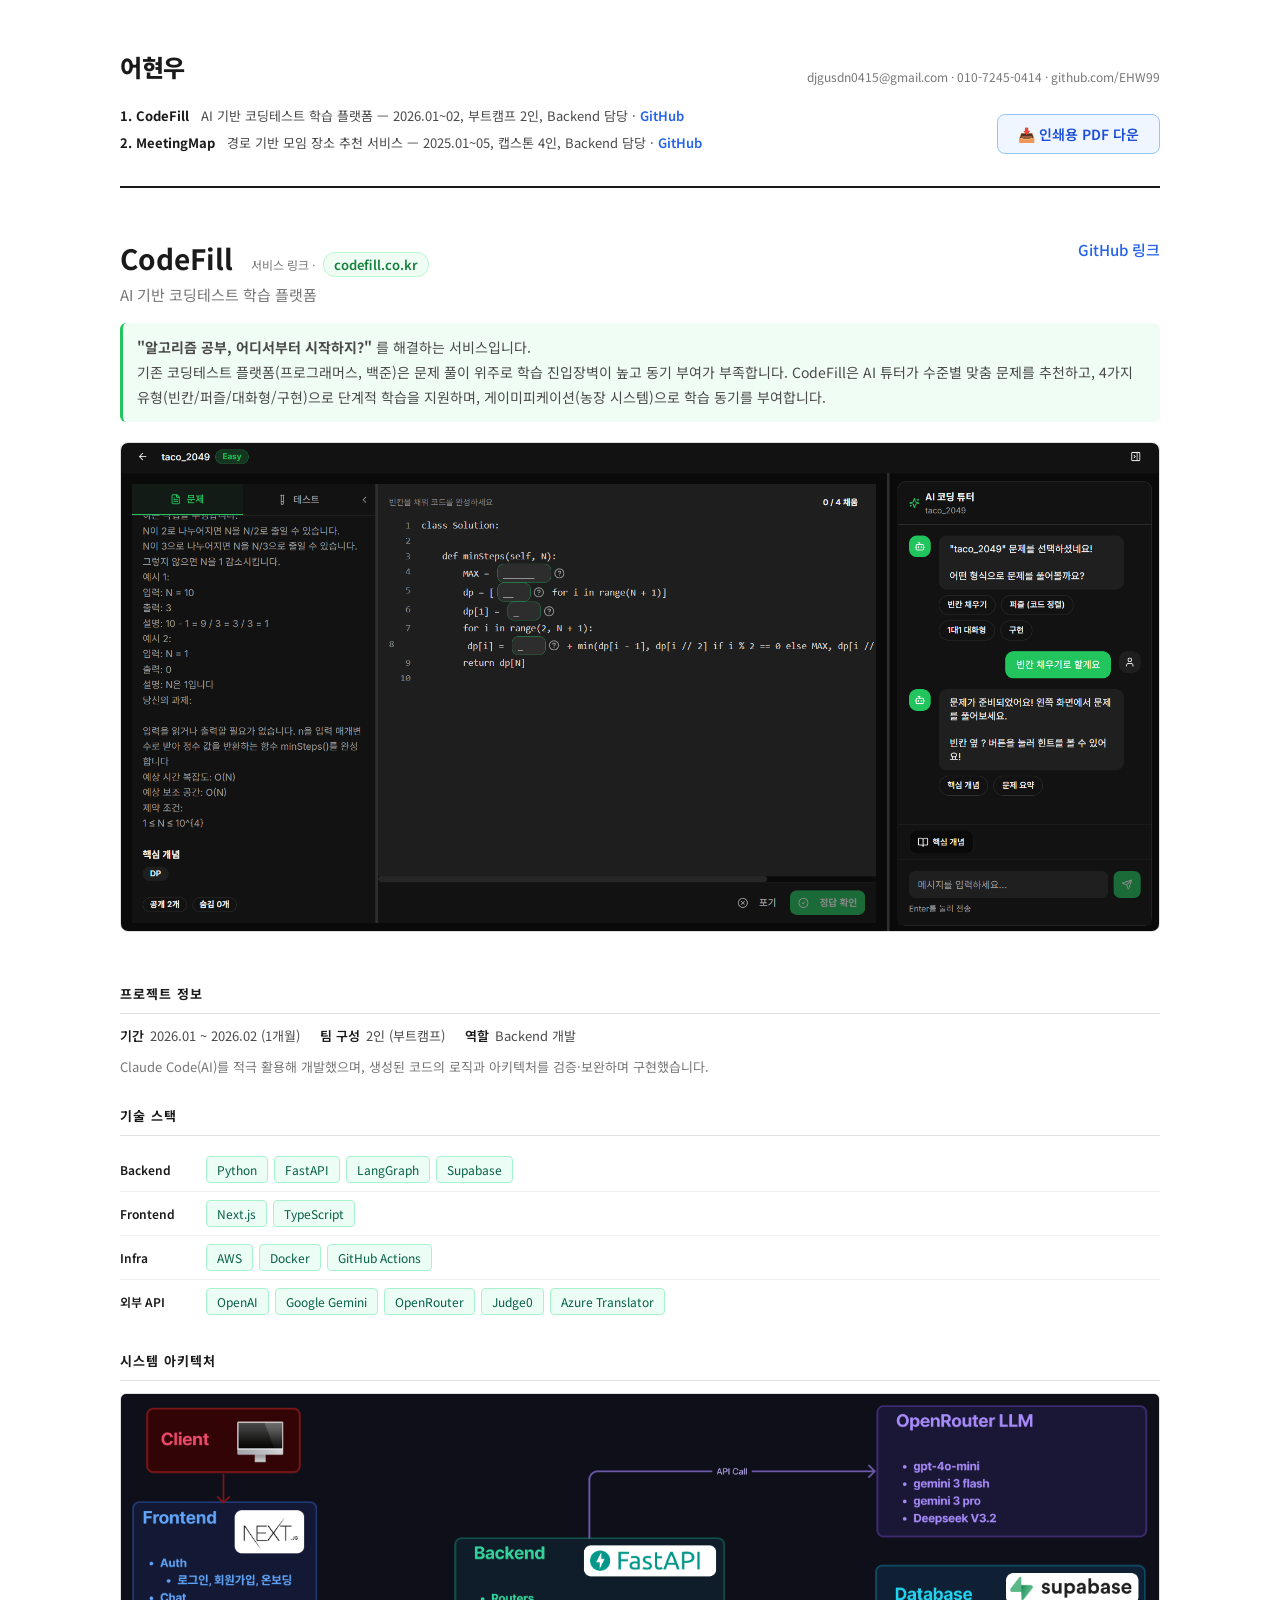
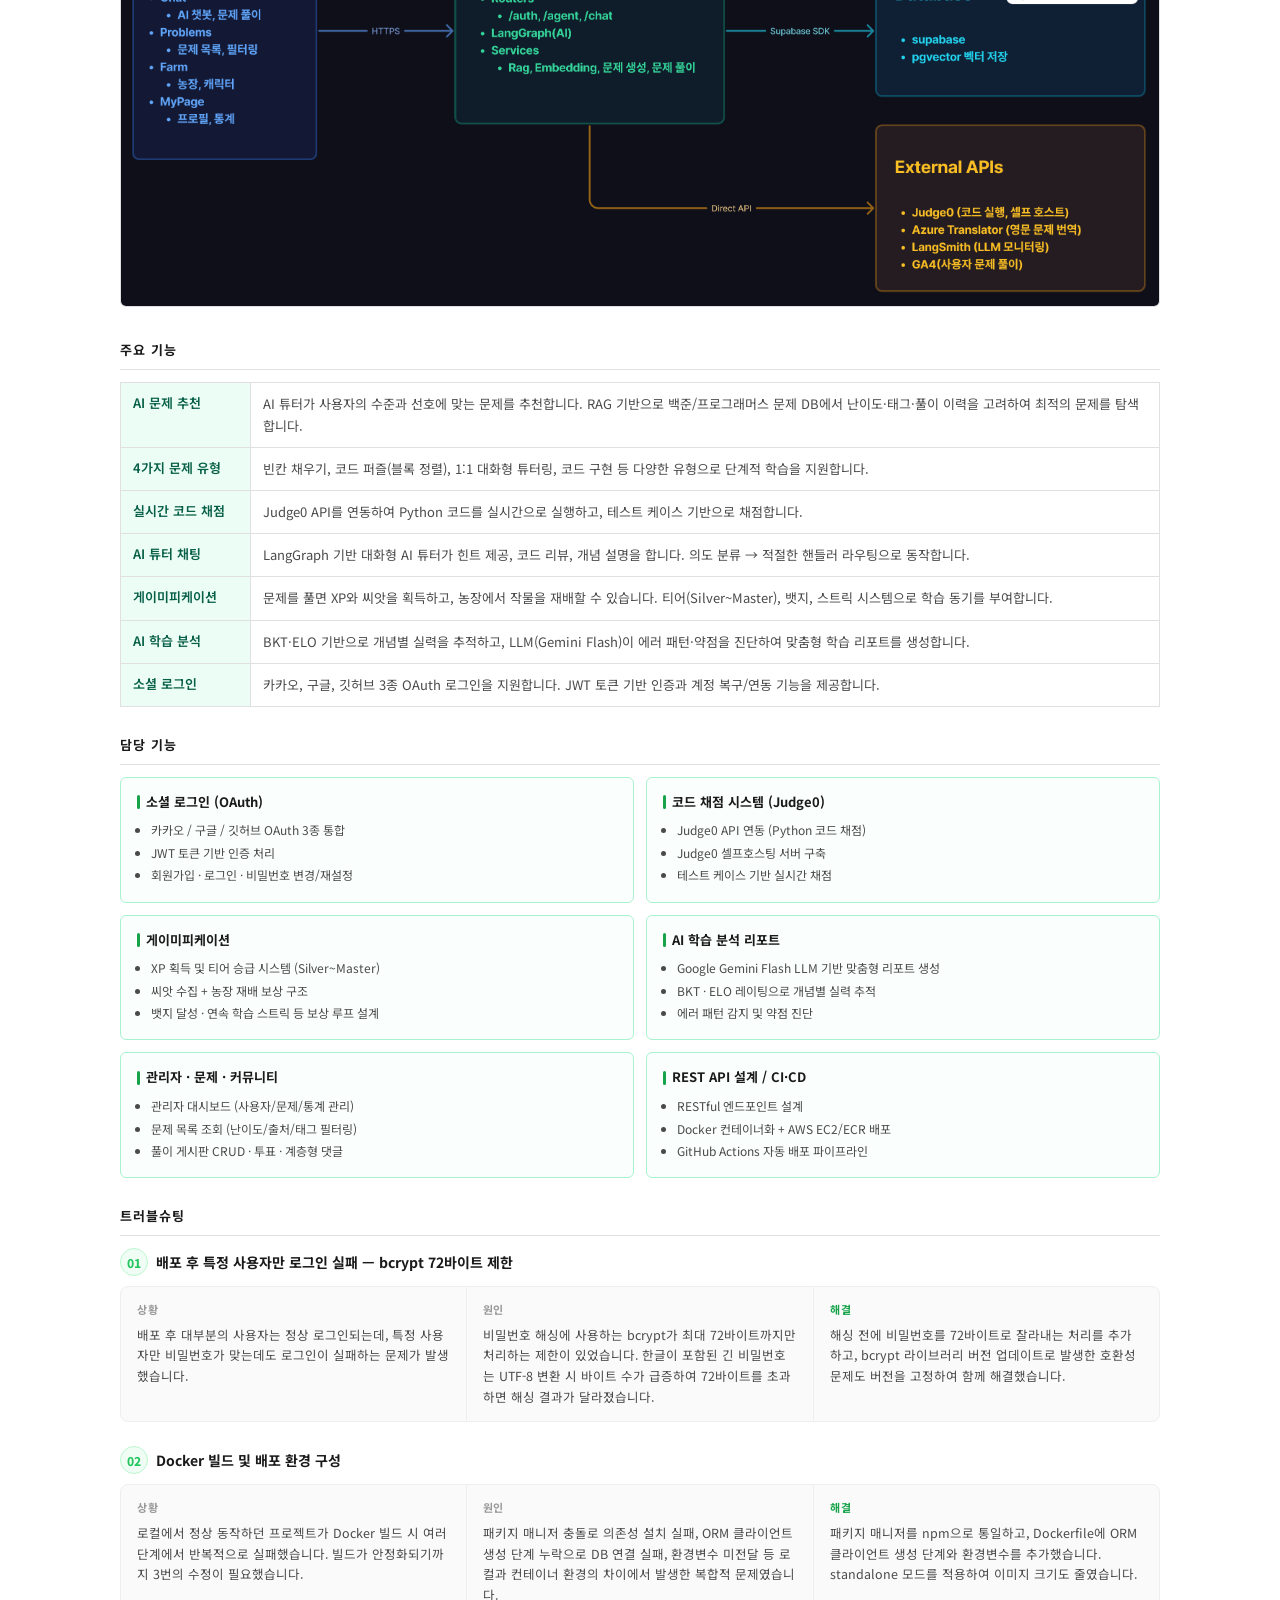
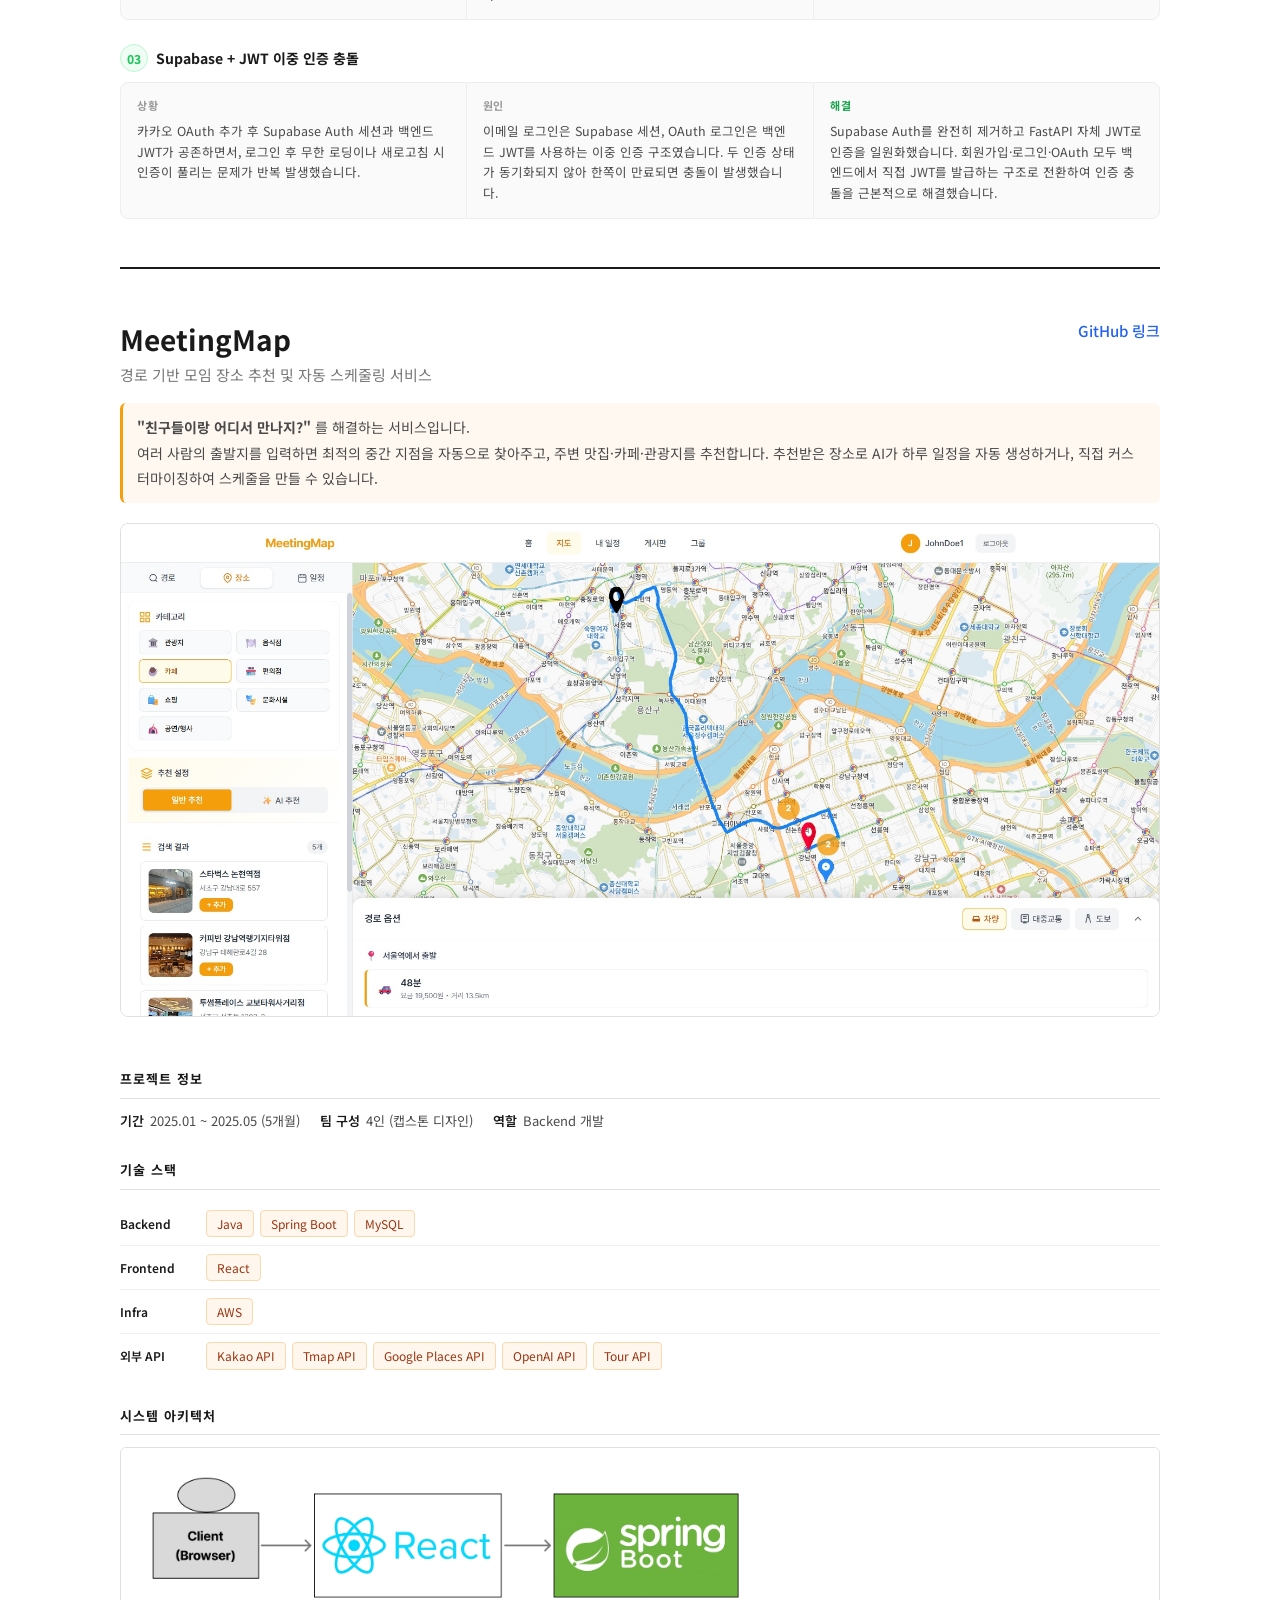
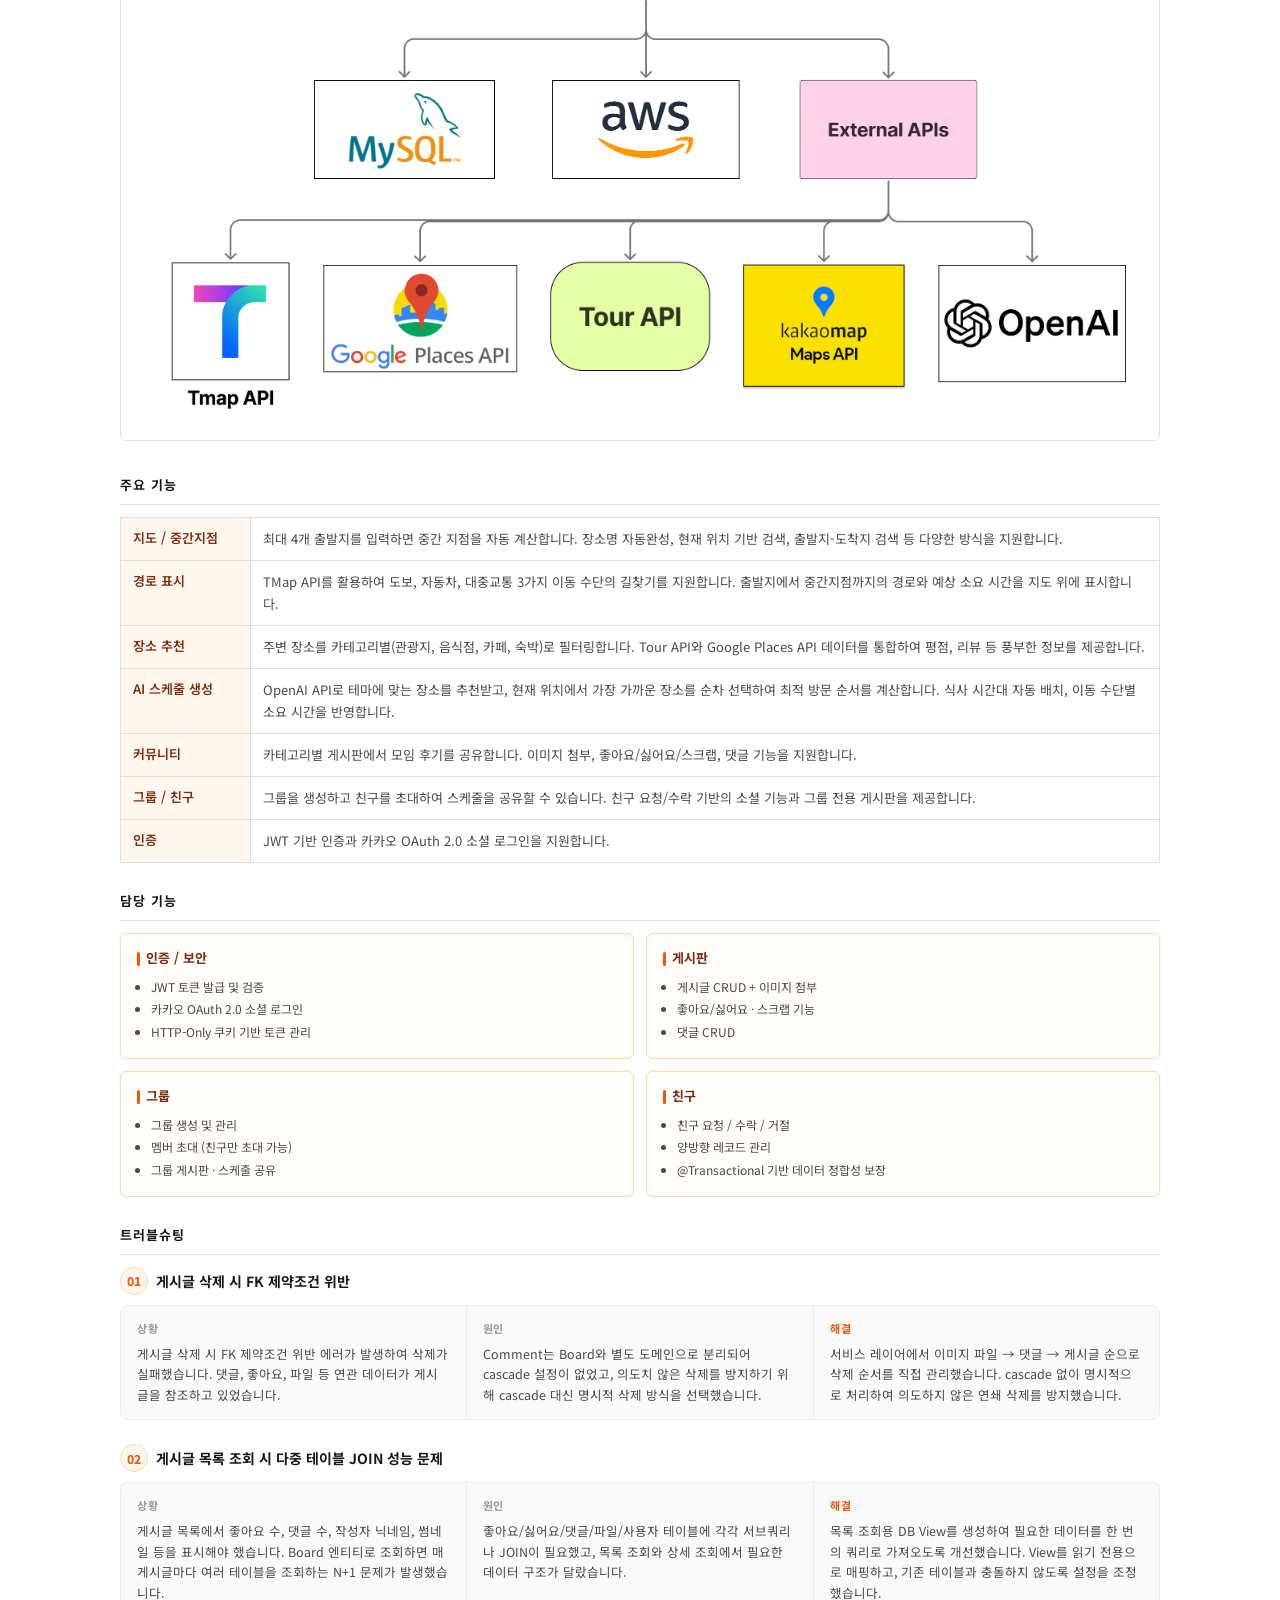
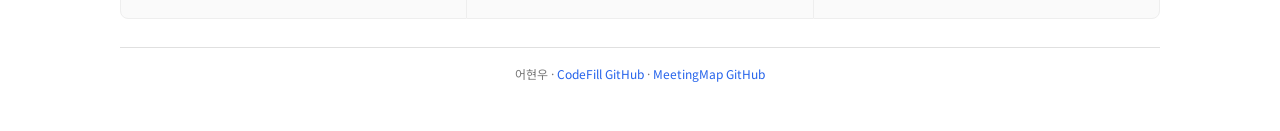
==== index.html @ 35cf0384 "chore: 포트폴리오 사이트에 필요한 파일만 정리 불필요한 개인 문서, 이전 버전 HTML, job_tools 등 제거. 사이트에서 실제로 참조하는 파일만 유지.  Co-Auth" ====
<!DOCTYPE html>
<html lang="ko">
<head>
    <meta charset="UTF-8">
    <meta name="viewport" content="width=device-width, initial-scale=1.0">
    <title>Portfolio | 어현우</title>
    <link rel="preconnect" href="https://fonts.googleapis.com">
    <link rel="preconnect" href="https://fonts.gstatic.com" crossorigin>
    <link href="https://fonts.googleapis.com/css2?family=Noto+Sans+KR:wght@300;400;500;600;700;800&display=swap" rel="stylesheet">
    <style>
        :root {
            --color-bg: #ffffff;
            --color-text: #1a1a1a;
            --color-text-secondary: #4a4a4a;
            --color-text-muted: #777777;
            --color-accent: #2563eb;
            --color-border: #e0e0e0;
            --color-border-light: #f0f0f0;
        }

        * { margin: 0; padding: 0; box-sizing: border-box; }

        html { scroll-behavior: smooth; }

        body {
            font-family: 'Noto Sans KR', -apple-system, BlinkMacSystemFont, sans-serif;
            background: var(--color-bg);
            color: var(--color-text);
            line-height: 1.6;
            font-size: 14px;
        }

        .portfolio {
            max-width: 1200px;
            margin: 0 auto;
            padding: 48px 80px;
            background: white;
        }

        @media print {
            body { background: white; }
            .portfolio { padding: 0; max-width: 100%; }
            @page { size: A4; margin: 15mm; }
            .intro-nav { display: none; }
        }

        /* ===== Intro Section ===== */
        .intro {
            padding-bottom: 36px;
            margin-bottom: 40px;
            border-bottom: 2px solid var(--color-text);
        }

        .intro-header {
            display: flex;
            justify-content: space-between;
            align-items: flex-start;
            margin-bottom: 20px;
        }

        .intro-header-left {
            display: flex;
            gap: 20px;
            align-items: flex-start;
        }

        .intro-photo {
            width: 90px;
            height: 120px;
            border: 1px solid var(--color-border);
            border-radius: 4px;
            flex-shrink: 0;
            overflow: hidden;
        }

        .intro-photo img {
            width: 100%;
            height: 100%;
            object-fit: cover;
        }

        .intro-name {
            font-size: 26px;
            font-weight: 800;
            letter-spacing: -0.5px;
            margin-bottom: 4px;
        }

        .intro-title {
            font-size: 15px;
            color: var(--color-accent);
            font-weight: 500;
            margin-bottom: 8px;
        }

        .intro-contact {
            font-size: 12px;
            color: var(--color-text-muted);
            line-height: 1.8;
        }

        .intro-contact a {
            color: var(--color-text-muted);
            text-decoration: none;
        }

        .intro-contact a:hover {
            color: var(--color-accent);
        }

        .intro-header-right {
            text-align: right;
            font-size: 13px;
            color: var(--color-text-secondary);
            line-height: 1.8;
        }

        .intro-header-right a {
            color: var(--color-text-secondary);
            text-decoration: none;
        }

        .intro-header-right a:hover {
            color: var(--color-accent);
        }

        .intro-about {
            font-size: 14px;
            color: var(--color-text-secondary);
            line-height: 1.8;
            margin-bottom: 20px;
        }

        .intro-info-grid {
            display: grid;
            grid-template-columns: 1fr 1fr;
            gap: 12px;
            margin-bottom: 20px;
        }

        .intro-info-item {
            padding: 10px 14px;
            border: 1px solid var(--color-border-light);
            border-radius: 6px;
            background: #fafafa;
        }

        .intro-info-label {
            font-size: 11px;
            font-weight: 700;
            color: var(--color-text-muted);
            text-transform: uppercase;
            letter-spacing: 0.5px;
            margin-bottom: 4px;
        }

        .intro-info-value {
            font-size: 13px;
            color: var(--color-text);
            font-weight: 500;
        }

        .intro-info-sub {
            font-size: 11px;
            color: var(--color-text-muted);
            margin-top: 2px;
        }

        .intro-skills {
            margin-bottom: 20px;
        }

        .intro-skills-title {
            font-size: 12px;
            font-weight: 700;
            color: var(--color-text);
            margin-bottom: 8px;
        }

        .intro-skill-row {
            display: flex;
            align-items: baseline;
            gap: 12px;
            padding: 5px 0;
        }

        .intro-skill-row + .intro-skill-row {
            border-top: 1px solid var(--color-border-light);
        }

        .intro-skill-label {
            font-size: 11px;
            font-weight: 600;
            color: var(--color-text-muted);
            min-width: 60px;
        }

        .intro-skill-tags {
            display: flex;
            flex-wrap: wrap;
            gap: 5px;
        }

        .intro-skill-tags span {
            font-size: 11px;
            padding: 2px 8px;
            background: #f5f5f5;
            border: 1px solid var(--color-border);
            border-radius: 3px;
            color: var(--color-text-secondary);
        }

        .intro-projects-title {
            font-size: 12px;
            font-weight: 700;
            color: var(--color-text);
            margin-bottom: 10px;
        }

        .intro-project-list {
            display: flex;
            flex-direction: column;
            gap: 10px;
        }

        .intro-project {
            display: flex;
            justify-content: space-between;
            align-items: flex-start;
            padding: 12px 14px;
            border: 1px solid var(--color-border-light);
            border-radius: 6px;
            background: #fafafa;
        }

        .intro-project-name {
            font-size: 14px;
            font-weight: 600;
            margin-bottom: 2px;
        }

        .intro-project-desc {
            font-size: 12px;
            color: var(--color-text-muted);
        }

        .intro-project-meta {
            text-align: right;
            font-size: 11px;
            color: var(--color-text-muted);
            white-space: nowrap;
        }

        .intro-project-tags {
            display: flex;
            gap: 4px;
            margin-top: 4px;
            justify-content: flex-end;
        }

        .intro-project-tags span {
            font-size: 10px;
            padding: 1px 6px;
            border-radius: 3px;
        }

        .intro-project.cf .intro-project-tags span {
            background: #ecfdf5;
            border: 1px solid #a7f3d0;
            color: #065f46;
        }

        .intro-project.mm .intro-project-tags span {
            background: #fff7ed;
            border: 1px solid #fed7aa;
            color: #9a3412;
        }

        /* ===== Port Intro ===== */
        .port-intro {
            margin-bottom: 32px;
        }

        .port-intro-header {
            display: flex;
            justify-content: space-between;
            align-items: flex-end;
            margin-bottom: 20px;
        }

        .port-intro-name {
            font-size: 24px;
            font-weight: 800;
            letter-spacing: -0.5px;
        }

        .port-intro-role {
            font-size: 14px;
            color: var(--color-accent);
            font-weight: 500;
            margin-top: 2px;
        }

        .port-intro-contact {
            font-size: 12px;
            color: var(--color-text-muted);
        }

        .port-intro-contact a {
            color: var(--color-text-muted);
            text-decoration: none;
        }

        .port-intro-contact a:hover {
            color: var(--color-accent);
        }

        .port-intro-projects {
            display: flex;
            flex-direction: column;
            gap: 6px;
        }

        .port-intro-project {
            display: flex;
            align-items: baseline;
            gap: 12px;
            font-size: 13px;
        }

        .port-intro-project-name {
            font-weight: 700;
            color: var(--color-text);
            white-space: nowrap;
        }

        .port-intro-project-desc {
            color: var(--color-text-secondary);
        }

        /* ===== Project Divider ===== */
        .project-divider {
            margin: 48px 0;
            border: none;
            border-top: 2px solid var(--color-text);
        }

        /* ===== Project Header ===== */
        .port-header {
            padding-bottom: 24px;
            margin-bottom: 28px;
        }

        .port-header-top {
            display: flex;
            justify-content: space-between;
            align-items: flex-start;
            margin-bottom: 16px;
        }

        .port-header h1 {
            font-size: 28px;
            font-weight: 700;
        }

        .port-header .subtitle {
            font-size: 15px;
            color: var(--color-text-muted);
            font-weight: 400;
            margin-top: 2px;
        }

        .port-header-links {
            text-align: right;
            font-size: 13px;
            color: var(--color-text-secondary);
            line-height: 1.8;
            display: flex;
            align-items: center;
            gap: 12px;
        }

        .port-header-links a {
            color: var(--color-accent);
            text-decoration: none;
            font-weight: 500;
        }

        .port-header-links a:hover { text-decoration: underline; }

        .port-header-links .service-link {
            display: inline-block;
            font-size: 13px;
            color: #15803d;
            text-decoration: none;
            font-weight: 600;
            background: #f0fdf4;
            border: 1px solid #bbf7d0;
            padding: 2px 12px;
            border-radius: 20px;
        }

        .port-header-links .service-link:hover {
            background: #dcfce7;
            text-decoration: none;
        }

        .port-screenshot {
            margin-top: 20px;
            border-radius: 8px;
            overflow: hidden;
            border: 1px solid var(--color-border);
        }

        .port-screenshot img { width: 100%; display: block; }

        /* ===== Section ===== */
        .section { margin-bottom: 28px; }

        .section-title {
            font-size: 13px;
            font-weight: 700;
            text-transform: uppercase;
            letter-spacing: 1px;
            color: var(--color-text);
            margin-bottom: 12px;
            padding-bottom: 8px;
            border-bottom: 1px solid var(--color-border);
        }

        /* ===== Project Info ===== */
        .info-line {
            font-size: 13px;
            color: var(--color-text-secondary);
            display: flex;
            gap: 20px;
        }

        .info-line span {
            display: flex;
            align-items: center;
            gap: 6px;
        }

        .info-line strong {
            color: var(--color-text);
            font-weight: 600;
        }

        /* ===== Tech Stack ===== */
        .tech-group {
            display: flex;
            align-items: baseline;
            gap: 16px;
            padding: 8px 0;
        }

        .tech-group + .tech-group { border-top: 1px solid var(--color-border-light); }

        .tech-label {
            font-size: 12px;
            font-weight: 600;
            color: var(--color-text);
            min-width: 70px;
        }

        .tech-items { display: flex; flex-wrap: wrap; gap: 6px; }

        .tech-items span {
            font-size: 12px;
            padding: 3px 10px;
            border-radius: 4px;
        }

        /* CodeFill theme */
        .codefill .port-summary {
            font-size: 14px;
            color: var(--color-text-secondary);
            line-height: 1.8;
            padding: 12px 14px;
            border-radius: 6px;
            border-left: 3px solid #22c55e;
            background: #f0fdf4;
        }

        .codefill .tech-items span {
            background: #ecfdf5;
            border: 1px solid #a7f3d0;
            color: #065f46;
        }

        .codefill .feature-table th {
            color: #065f46;
            background: #ecfdf5;
        }

        .codefill .role-card {
            border: 1px solid #a7f3d0;
            background: #fafffe;
        }

        .codefill .role-card-title {
            color: var(--color-text);
        }

        .codefill .role-card-title::before {
            background: #16a34a;
        }

        .codefill .trouble-title .num {
            color: #22c55e;
            background: #f0fdf4;
            border: 1px solid #bbf7d0;
        }

        .codefill .trouble-step:last-child .trouble-step-label {
            color: #16a34a;
        }

        /* MeetingMap theme */
        .meetingmap .port-summary {
            font-size: 14px;
            color: var(--color-text-secondary);
            line-height: 1.8;
            padding: 12px 14px;
            border-radius: 6px;
            border-left: 3px solid #f59e0b;
            background: #fff8f0;
        }

        .meetingmap .tech-items span {
            background: #fff7ed;
            border: 1px solid #fed7aa;
            color: #9a3412;
        }

        .meetingmap .feature-table th {
            color: #7c2d12;
            background: #fff7ed;
        }

        .meetingmap .role-card {
            border: 1px solid #fed7aa;
            background: #fffcf9;
        }

        .meetingmap .role-card-title {
            color: #7c2d12;
        }

        .meetingmap .role-card-title::before {
            background: #ea580c;
        }

        .meetingmap .trouble-title .num {
            color: #ea580c;
            background: #fff7ed;
            border: 1px solid #fed7aa;
        }

        .meetingmap .trouble-step:last-child .trouble-step-label {
            color: #ea580c;
        }

        /* ===== Architecture ===== */
        .architecture-img { text-align: center; }

        .architecture-img img {
            max-width: 100%;
            border: 1px solid var(--color-border);
            border-radius: 6px;
        }

        /* ===== Feature Table ===== */
        .feature-table {
            width: 100%;
            border-collapse: collapse;
            border: 1px solid var(--color-border);
        }

        .feature-table th,
        .feature-table td {
            text-align: left;
            padding: 10px 12px;
            font-size: 13px;
            border: 1px solid var(--color-border);
            vertical-align: top;
        }

        .feature-table th {
            font-weight: 600;
            white-space: nowrap;
            width: 130px;
        }

        .feature-table td {
            color: var(--color-text-secondary);
            line-height: 1.7;
        }

        /* ===== My Role ===== */
        .role-grid {
            display: grid;
            grid-template-columns: 1fr 1fr;
            gap: 12px;
        }

        .role-card { padding: 14px 16px; border-radius: 6px; }

        .role-card-title {
            font-size: 13px;
            font-weight: 700;
            margin-bottom: 8px;
            display: flex;
            align-items: center;
            gap: 6px;
        }

        .role-card-title::before {
            content: '';
            display: inline-block;
            width: 3px;
            height: 14px;
            border-radius: 2px;
        }

        .role-card ul {
            font-size: 12px;
            color: var(--color-text-secondary);
            padding-left: 14px;
            line-height: 1.7;
        }

        .role-card li { margin-bottom: 2px; }

        /* ===== Troubleshooting ===== */
        .trouble-item { margin-bottom: 24px; }
        .trouble-item:last-child { margin-bottom: 0; }

        .trouble-title {
            font-size: 14px;
            font-weight: 700;
            margin-bottom: 10px;
            display: flex;
            align-items: center;
            gap: 8px;
        }

        .trouble-title .num {
            font-size: 12px;
            font-weight: 800;
            width: 28px;
            height: 28px;
            border-radius: 50%;
            display: flex;
            align-items: center;
            justify-content: center;
            flex-shrink: 0;
        }

        .trouble-flow {
            display: grid;
            grid-template-columns: 1fr 1fr 1fr;
            gap: 0;
        }

        .trouble-step {
            padding: 14px 16px;
            background: #fafafa;
            border: 1px solid #eee;
        }

        .trouble-step:first-child { border-radius: 8px 0 0 8px; }
        .trouble-step:nth-child(2) { border-left: none; border-right: none; }
        .trouble-step:last-child { border-radius: 0 8px 8px 0; }

        .trouble-step-label {
            font-size: 11px;
            font-weight: 700;
            color: #999;
            text-transform: uppercase;
            letter-spacing: 0.5px;
            margin-bottom: 6px;
        }

        .trouble-step-text {
            font-size: 12.5px;
            color: var(--color-text-secondary);
            line-height: 1.65;
        }

        /* ===== Footer ===== */
        .port-footer {
            margin-top: 28px;
            padding-top: 16px;
            border-top: 1px solid var(--color-border);
            text-align: center;
            font-size: 12px;
            color: var(--color-text-muted);
        }

        .port-footer a {
            color: var(--color-accent);
            text-decoration: none;
        }

        /* ===== Responsive ===== */
        @media (max-width: 640px) {
            .portfolio { padding: 24px 20px; }
            .intro-nav { grid-template-columns: 1fr; }
            .info-line { flex-direction: column; gap: 4px; }
            .role-grid { grid-template-columns: 1fr; }
        }
    </style>
</head>
<body>
    <div class="portfolio">

        <!-- ============ INTRO ============ -->
        <div class="port-intro">
            <div class="port-intro-header">
                <div>
                    <h1 class="port-intro-name">어현우</h1>
                </div>
                <div class="port-intro-contact">
                    djgusdn0415@gmail.com · 010-7245-0414 · <a href="https://github.com/EHW99" target="_blank">github.com/EHW99</a>
                </div>
            </div>
            <div class="port-intro-projects" style="position: relative;">
                <div class="port-intro-project">
                    <span class="port-intro-project-name">1. CodeFill</span>
                    <span class="port-intro-project-desc">AI 기반 코딩테스트 학습 플랫폼 — 2026.01~02, 부트캠프 2인, Backend 담당 · <a href="https://github.com/joyuno/codefill" target="_blank" style="font-weight: 600; color: #2563eb; text-decoration: none;">GitHub</a></span>
                </div>
                <div class="port-intro-project">
                    <span class="port-intro-project-name">2. MeetingMap</span>
                    <span class="port-intro-project-desc">경로 기반 모임 장소 추천 서비스 — 2025.01~05, 캡스톤 4인, Backend 담당 · <a href="https://github.com/EHW99/meeting_map" target="_blank" style="font-weight: 600; color: #2563eb; text-decoration: none;">GitHub</a></span>
                </div>
                <a href="files/어현우_포트폴리오.pdf" download style="position: absolute; right: 0; bottom: 0; font-size: 14px; font-weight: 600; color: #1d4ed8; text-decoration: none; background: #eff6ff; border: 1px solid #93c5fd; padding: 8px 20px; border-radius: 8px;">📥 인쇄용 PDF 다운</a>
            </div>
        </div>

        <hr class="project-divider" style="margin-top: 0;">

        <!-- ============ PROJECT 1: CODEFILL ============ -->
        <div id="codefill" class="project-section codefill">

            <header class="port-header">
                <div class="port-header-top">
                    <div>
                        <h1>CodeFill <span style="font-size: 12px; font-weight: 400; color: var(--color-text-muted); margin-left: 10px;">서비스 링크 ·</span> <a href="https://codefill.co.kr/" target="_blank" style="font-size: 13px; font-weight: 600; color: #15803d; text-decoration: none; background: #f0fdf4; border: 1px solid #bbf7d0; padding: 2px 10px; border-radius: 12px;">codefill.co.kr</a></h1>
                        <p class="subtitle">AI 기반 코딩테스트 학습 플랫폼</p>
                    </div>
                    <div class="port-header-links">
                        <a href="https://github.com/joyuno/codefill" target="_blank" style="font-size: 15px;">GitHub 링크</a>
                    </div>
                </div>
                <div class="port-summary">
                    <strong>"알고리즘 공부, 어디서부터 시작하지?"</strong> 를 해결하는 서비스입니다.<br>
                    기존 코딩테스트 플랫폼(프로그래머스, 백준)은 문제 풀이 위주로 학습 진입장벽이 높고 동기 부여가 부족합니다.
                    CodeFill은 AI 튜터가 수준별 맞춤 문제를 추천하고, 4가지 유형(빈칸/퍼즐/대화형/구현)으로 단계적 학습을 지원하며, 게이미피케이션(농장 시스템)으로 학습 동기를 부여합니다.
                </div>
                <div class="port-screenshot">
                    <img src="screenshots/codefill2.png" alt="CodeFill 서비스 화면">
                </div>
            </header>

            <section class="section">
                <h2 class="section-title">프로젝트 정보</h2>
                <div class="info-line">
                    <span><strong>기간</strong> 2026.01 ~ 2026.02 (1개월)</span>
                    <span><strong>팀 구성</strong> 2인 (부트캠프)</span>
                    <span><strong>역할</strong> Backend 개발</span>
                </div>
                <p style="font-size: 13px; color: #777; margin-top: 10px;">Claude Code(AI)를 적극 활용해 개발했으며, 생성된 코드의 로직과 아키텍처를 검증·보완하며 구현했습니다.</p>
            </section>

            <section class="section">
                <h2 class="section-title">기술 스택</h2>
                <div class="tech-group">
                    <span class="tech-label">Backend</span>
                    <div class="tech-items">
                        <span>Python</span>
                        <span>FastAPI</span>
                        <span>LangGraph</span>
                        <span>Supabase</span>
                    </div>
                </div>
                <div class="tech-group">
                    <span class="tech-label">Frontend</span>
                    <div class="tech-items">
                        <span>Next.js</span>
                        <span>TypeScript</span>
                    </div>
                </div>
                <div class="tech-group">
                    <span class="tech-label">Infra</span>
                    <div class="tech-items">
                        <span>AWS</span>
                        <span>Docker</span>
                        <span>GitHub Actions</span>
                    </div>
                </div>
                <div class="tech-group">
                    <span class="tech-label">외부 API</span>
                    <div class="tech-items">
                        <span>OpenAI</span>
                        <span>Google Gemini</span>
                        <span>OpenRouter</span>
                        <span>Judge0</span>
                        <span>Azure Translator</span>
                    </div>
                </div>
            </section>

            <section class="section">
                <h2 class="section-title">시스템 아키텍처</h2>
                <div class="architecture-img">
                    <img src="screenshots/codefill_architecture.png" alt="시스템 아키텍처">
                </div>
            </section>

            <section class="section">
                <h2 class="section-title">주요 기능</h2>
                <table class="feature-table">
                    <tr>
                        <th>AI 문제 추천</th>
                        <td>AI 튜터가 사용자의 수준과 선호에 맞는 문제를 추천합니다. RAG 기반으로 백준/프로그래머스 문제 DB에서 난이도·태그·풀이 이력을 고려하여 최적의 문제를 탐색합니다.</td>
                    </tr>
                    <tr>
                        <th>4가지 문제 유형</th>
                        <td>빈칸 채우기, 코드 퍼즐(블록 정렬), 1:1 대화형 튜터링, 코드 구현 등 다양한 유형으로 단계적 학습을 지원합니다.</td>
                    </tr>
                    <tr>
                        <th>실시간 코드 채점</th>
                        <td>Judge0 API를 연동하여 Python 코드를 실시간으로 실행하고, 테스트 케이스 기반으로 채점합니다.</td>
                    </tr>
                    <tr>
                        <th>AI 튜터 채팅</th>
                        <td>LangGraph 기반 대화형 AI 튜터가 힌트 제공, 코드 리뷰, 개념 설명을 합니다. 의도 분류 → 적절한 핸들러 라우팅으로 동작합니다.</td>
                    </tr>
                    <tr>
                        <th>게이미피케이션</th>
                        <td>문제를 풀면 XP와 씨앗을 획득하고, 농장에서 작물을 재배할 수 있습니다. 티어(Silver~Master), 뱃지, 스트릭 시스템으로 학습 동기를 부여합니다.</td>
                    </tr>
                    <tr>
                        <th>AI 학습 분석</th>
                        <td>BKT·ELO 기반으로 개념별 실력을 추적하고, LLM(Gemini Flash)이 에러 패턴·약점을 진단하여 맞춤형 학습 리포트를 생성합니다.</td>
                    </tr>
                    <tr>
                        <th>소셜 로그인</th>
                        <td>카카오, 구글, 깃허브 3종 OAuth 로그인을 지원합니다. JWT 토큰 기반 인증과 계정 복구/연동 기능을 제공합니다.</td>
                    </tr>
                </table>
            </section>

            <section class="section">
                <h2 class="section-title">담당 기능</h2>
                <div class="role-grid">
                    <div class="role-card">
                        <div class="role-card-title">소셜 로그인 (OAuth)</div>
                        <ul>
                            <li>카카오 / 구글 / 깃허브 OAuth 3종 통합</li>
                            <li>JWT 토큰 기반 인증 처리</li>
                            <li>회원가입 · 로그인 · 비밀번호 변경/재설정</li>
                        </ul>
                    </div>
                    <div class="role-card">
                        <div class="role-card-title">코드 채점 시스템 (Judge0)</div>
                        <ul>
                            <li>Judge0 API 연동 (Python 코드 채점)</li>
                            <li>Judge0 셀프호스팅 서버 구축</li>
                            <li>테스트 케이스 기반 실시간 채점</li>
                        </ul>
                    </div>
                    <div class="role-card">
                        <div class="role-card-title">게이미피케이션</div>
                        <ul>
                            <li>XP 획득 및 티어 승급 시스템 (Silver~Master)</li>
                            <li>씨앗 수집 + 농장 재배 보상 구조</li>
                            <li>뱃지 달성 · 연속 학습 스트릭 등 보상 루프 설계</li>
                        </ul>
                    </div>
                    <div class="role-card">
                        <div class="role-card-title">AI 학습 분석 리포트</div>
                        <ul>
                            <li>Google Gemini Flash LLM 기반 맞춤형 리포트 생성</li>
                            <li>BKT · ELO 레이팅으로 개념별 실력 추적</li>
                            <li>에러 패턴 감지 및 약점 진단</li>
                        </ul>
                    </div>
                    <div class="role-card">
                        <div class="role-card-title">관리자 · 문제 · 커뮤니티</div>
                        <ul>
                            <li>관리자 대시보드 (사용자/문제/통계 관리)</li>
                            <li>문제 목록 조회 (난이도/출처/태그 필터링)</li>
                            <li>풀이 게시판 CRUD · 투표 · 계층형 댓글</li>
                        </ul>
                    </div>
                    <div class="role-card">
                        <div class="role-card-title">REST API 설계 / CI·CD</div>
                        <ul>
                            <li>RESTful 엔드포인트 설계</li>
                            <li>Docker 컨테이너화 + AWS EC2/ECR 배포</li>
                            <li>GitHub Actions 자동 배포 파이프라인</li>
                        </ul>
                    </div>
                </div>
            </section>

            <section class="section">
                <h2 class="section-title">트러블슈팅</h2>

                <div class="trouble-item">
                    <div class="trouble-title">
                        <span class="num">01</span>
                        배포 후 특정 사용자만 로그인 실패 — bcrypt 72바이트 제한
                    </div>
                    <div class="trouble-flow">
                        <div class="trouble-step">
                            <div class="trouble-step-label">상황</div>
                            <div class="trouble-step-text">배포 후 대부분의 사용자는 정상 로그인되는데, 특정 사용자만 비밀번호가 맞는데도 로그인이 실패하는 문제가 발생했습니다.</div>
                        </div>
                        <div class="trouble-step">
                            <div class="trouble-step-label">원인</div>
                            <div class="trouble-step-text">비밀번호 해싱에 사용하는 bcrypt가 최대 72바이트까지만 처리하는 제한이 있었습니다. 한글이 포함된 긴 비밀번호는 UTF-8 변환 시 바이트 수가 급증하여 72바이트를 초과하면 해싱 결과가 달라졌습니다.</div>
                        </div>
                        <div class="trouble-step">
                            <div class="trouble-step-label">해결</div>
                            <div class="trouble-step-text">해싱 전에 비밀번호를 72바이트로 잘라내는 처리를 추가하고, bcrypt 라이브러리 버전 업데이트로 발생한 호환성 문제도 버전을 고정하여 함께 해결했습니다.</div>
                        </div>
                    </div>
                </div>

                <div class="trouble-item">
                    <div class="trouble-title">
                        <span class="num">02</span>
                        Docker 빌드 및 배포 환경 구성
                    </div>
                    <div class="trouble-flow">
                        <div class="trouble-step">
                            <div class="trouble-step-label">상황</div>
                            <div class="trouble-step-text">로컬에서 정상 동작하던 프로젝트가 Docker 빌드 시 여러 단계에서 반복적으로 실패했습니다. 빌드가 안정화되기까지 3번의 수정이 필요했습니다.</div>
                        </div>
                        <div class="trouble-step">
                            <div class="trouble-step-label">원인</div>
                            <div class="trouble-step-text">패키지 매니저 충돌로 의존성 설치 실패, ORM 클라이언트 생성 단계 누락으로 DB 연결 실패, 환경변수 미전달 등 로컬과 컨테이너 환경의 차이에서 발생한 복합적 문제였습니다.</div>
                        </div>
                        <div class="trouble-step">
                            <div class="trouble-step-label">해결</div>
                            <div class="trouble-step-text">패키지 매니저를 npm으로 통일하고, Dockerfile에 ORM 클라이언트 생성 단계와 환경변수를 추가했습니다. standalone 모드를 적용하여 이미지 크기도 줄였습니다.</div>
                        </div>
                    </div>
                </div>

                <div class="trouble-item">
                    <div class="trouble-title">
                        <span class="num">03</span>
                        Supabase + JWT 이중 인증 충돌
                    </div>
                    <div class="trouble-flow">
                        <div class="trouble-step">
                            <div class="trouble-step-label">상황</div>
                            <div class="trouble-step-text">카카오 OAuth 추가 후 Supabase Auth 세션과 백엔드 JWT가 공존하면서, 로그인 후 무한 로딩이나 새로고침 시 인증이 풀리는 문제가 반복 발생했습니다.</div>
                        </div>
                        <div class="trouble-step">
                            <div class="trouble-step-label">원인</div>
                            <div class="trouble-step-text">이메일 로그인은 Supabase 세션, OAuth 로그인은 백엔드 JWT를 사용하는 이중 인증 구조였습니다. 두 인증 상태가 동기화되지 않아 한쪽이 만료되면 충돌이 발생했습니다.</div>
                        </div>
                        <div class="trouble-step">
                            <div class="trouble-step-label">해결</div>
                            <div class="trouble-step-text">Supabase Auth를 완전히 제거하고 FastAPI 자체 JWT로 인증을 일원화했습니다. 회원가입·로그인·OAuth 모두 백엔드에서 직접 JWT를 발급하는 구조로 전환하여 인증 충돌을 근본적으로 해결했습니다.</div>
                        </div>
                    </div>
                </div>
            </section>

        </div>

        <!-- ============ DIVIDER ============ -->
        <hr class="project-divider">

        <!-- ============ PROJECT 2: MEETINGMAP ============ -->
        <div id="meetingmap" class="project-section meetingmap">

            <header class="port-header">
                <div class="port-header-top">
                    <div>
                        <h1>MeetingMap</h1>
                        <p class="subtitle">경로 기반 모임 장소 추천 및 자동 스케줄링 서비스</p>
                    </div>
                    <div class="port-header-links">
                        <a href="https://github.com/EHW99/meeting_map" target="_blank" style="font-size: 15px;">GitHub 링크</a>
                    </div>
                </div>
                <div class="port-summary">
                    <strong>"친구들이랑 어디서 만나지?"</strong> 를 해결하는 서비스입니다.<br>
                    여러 사람의 출발지를 입력하면 최적의 중간 지점을 자동으로 찾아주고, 주변 맛집·카페·관광지를 추천합니다.
                    추천받은 장소로 AI가 하루 일정을 자동 생성하거나, 직접 커스터마이징하여 스케줄을 만들 수 있습니다.
                </div>
                <div class="port-screenshot">
                    <img src="screenshots/map.jpg" alt="MeetingMap 서비스 화면">
                </div>
            </header>

            <section class="section">
                <h2 class="section-title">프로젝트 정보</h2>
                <div class="info-line">
                    <span><strong>기간</strong> 2025.01 ~ 2025.05 (5개월)</span>
                    <span><strong>팀 구성</strong> 4인 (캡스톤 디자인)</span>
                    <span><strong>역할</strong> Backend 개발</span>
                </div>
            </section>

            <section class="section">
                <h2 class="section-title">기술 스택</h2>
                <div class="tech-group">
                    <span class="tech-label">Backend</span>
                    <div class="tech-items">
                        <span>Java</span>
                        <span>Spring Boot</span>
                        <span>MySQL</span>
                    </div>
                </div>
                <div class="tech-group">
                    <span class="tech-label">Frontend</span>
                    <div class="tech-items">
                        <span>React</span>
                    </div>
                </div>
                <div class="tech-group">
                    <span class="tech-label">Infra</span>
                    <div class="tech-items">
                        <span>AWS</span>
                    </div>
                </div>
                <div class="tech-group">
                    <span class="tech-label">외부 API</span>
                    <div class="tech-items">
                        <span>Kakao API</span>
                        <span>Tmap API</span>
                        <span>Google Places API</span>
                        <span>OpenAI API</span>
                        <span>Tour API</span>
                    </div>
                </div>
            </section>

            <section class="section">
                <h2 class="section-title">시스템 아키텍처</h2>
                <div class="architecture-img">
                    <img src="screenshots/meetingmap_architecture.png" alt="시스템 아키텍처">
                </div>
            </section>

            <section class="section">
                <h2 class="section-title">주요 기능</h2>
                <table class="feature-table">
                    <tr>
                        <th>지도 / 중간지점</th>
                        <td>최대 4개 출발지를 입력하면 중간 지점을 자동 계산합니다. 장소명 자동완성, 현재 위치 기반 검색, 출발지-도착지 검색 등 다양한 방식을 지원합니다.</td>
                    </tr>
                    <tr>
                        <th>경로 표시</th>
                        <td>TMap API를 활용하여 도보, 자동차, 대중교통 3가지 이동 수단의 길찾기를 지원합니다. 출발지에서 중간지점까지의 경로와 예상 소요 시간을 지도 위에 표시합니다.</td>
                    </tr>
                    <tr>
                        <th>장소 추천</th>
                        <td>주변 장소를 카테고리별(관광지, 음식점, 카페, 숙박)로 필터링합니다. Tour API와 Google Places API 데이터를 통합하여 평점, 리뷰 등 풍부한 정보를 제공합니다.</td>
                    </tr>
                    <tr>
                        <th>AI 스케줄 생성</th>
                        <td>OpenAI API로 테마에 맞는 장소를 추천받고, 현재 위치에서 가장 가까운 장소를 순차 선택하여 최적 방문 순서를 계산합니다. 식사 시간대 자동 배치, 이동 수단별 소요 시간을 반영합니다.</td>
                    </tr>
                    <tr>
                        <th>커뮤니티</th>
                        <td>카테고리별 게시판에서 모임 후기를 공유합니다. 이미지 첨부, 좋아요/싫어요/스크랩, 댓글 기능을 지원합니다.</td>
                    </tr>
                    <tr>
                        <th>그룹 / 친구</th>
                        <td>그룹을 생성하고 친구를 초대하여 스케줄을 공유할 수 있습니다. 친구 요청/수락 기반의 소셜 기능과 그룹 전용 게시판을 제공합니다.</td>
                    </tr>
                    <tr>
                        <th>인증</th>
                        <td>JWT 기반 인증과 카카오 OAuth 2.0 소셜 로그인을 지원합니다.</td>
                    </tr>
                </table>
            </section>

            <section class="section">
                <h2 class="section-title">담당 기능</h2>
                <div class="role-grid">
                    <div class="role-card">
                        <div class="role-card-title">인증 / 보안</div>
                        <ul>
                            <li>JWT 토큰 발급 및 검증</li>
                            <li>카카오 OAuth 2.0 소셜 로그인</li>
                            <li>HTTP-Only 쿠키 기반 토큰 관리</li>
                        </ul>
                    </div>
                    <div class="role-card">
                        <div class="role-card-title">게시판</div>
                        <ul>
                            <li>게시글 CRUD + 이미지 첨부</li>
                            <li>좋아요/싫어요 · 스크랩 기능</li>
                            <li>댓글 CRUD</li>
                        </ul>
                    </div>
                    <div class="role-card">
                        <div class="role-card-title">그룹</div>
                        <ul>
                            <li>그룹 생성 및 관리</li>
                            <li>멤버 초대 (친구만 초대 가능)</li>
                            <li>그룹 게시판 · 스케줄 공유</li>
                        </ul>
                    </div>
                    <div class="role-card">
                        <div class="role-card-title">친구</div>
                        <ul>
                            <li>친구 요청 / 수락 / 거절</li>
                            <li>양방향 레코드 관리</li>
                            <li>@Transactional 기반 데이터 정합성 보장</li>
                        </ul>
                    </div>
                </div>
            </section>

            <section class="section">
                <h2 class="section-title">트러블슈팅</h2>

                <div class="trouble-item">
                    <div class="trouble-title">
                        <span class="num">01</span>
                        게시글 삭제 시 FK 제약조건 위반
                    </div>
                    <div class="trouble-flow">
                        <div class="trouble-step">
                            <div class="trouble-step-label">상황</div>
                            <div class="trouble-step-text">게시글 삭제 시 FK 제약조건 위반 에러가 발생하여 삭제가 실패했습니다. 댓글, 좋아요, 파일 등 연관 데이터가 게시글을 참조하고 있었습니다.</div>
                        </div>
                        <div class="trouble-step">
                            <div class="trouble-step-label">원인</div>
                            <div class="trouble-step-text">Comment는 Board와 별도 도메인으로 분리되어 cascade 설정이 없었고, 의도치 않은 삭제를 방지하기 위해 cascade 대신 명시적 삭제 방식을 선택했습니다.</div>
                        </div>
                        <div class="trouble-step">
                            <div class="trouble-step-label">해결</div>
                            <div class="trouble-step-text">서비스 레이어에서 이미지 파일 → 댓글 → 게시글 순으로 삭제 순서를 직접 관리했습니다. cascade 없이 명시적으로 처리하여 의도하지 않은 연쇄 삭제를 방지했습니다.</div>
                        </div>
                    </div>
                </div>

                <div class="trouble-item">
                    <div class="trouble-title">
                        <span class="num">02</span>
                        게시글 목록 조회 시 다중 테이블 JOIN 성능 문제
                    </div>
                    <div class="trouble-flow">
                        <div class="trouble-step">
                            <div class="trouble-step-label">상황</div>
                            <div class="trouble-step-text">게시글 목록에서 좋아요 수, 댓글 수, 작성자 닉네임, 썸네일 등을 표시해야 했습니다. Board 엔티티로 조회하면 매 게시글마다 여러 테이블을 조회하는 N+1 문제가 발생했습니다.</div>
                        </div>
                        <div class="trouble-step">
                            <div class="trouble-step-label">원인</div>
                            <div class="trouble-step-text">좋아요/싫어요/댓글/파일/사용자 테이블에 각각 서브쿼리나 JOIN이 필요했고, 목록 조회와 상세 조회에서 필요한 데이터 구조가 달랐습니다.</div>
                        </div>
                        <div class="trouble-step">
                            <div class="trouble-step-label">해결</div>
                            <div class="trouble-step-text">목록 조회용 DB View를 생성하여 필요한 데이터를 한 번의 쿼리로 가져오도록 개선했습니다. View를 읽기 전용으로 매핑하고, 기존 테이블과 충돌하지 않도록 설정을 조정했습니다.</div>
                        </div>
                    </div>
                </div>
            </section>

        </div>

        <!-- ============ FOOTER ============ -->
        <div class="port-footer">
            어현우 ·
            <a href="https://github.com/joyuno/codefill" target="_blank">CodeFill GitHub</a> ·
            <a href="https://github.com/EHW99/meeting_map" target="_blank">MeetingMap GitHub</a>
        </div>

    </div>
</body>
</html>
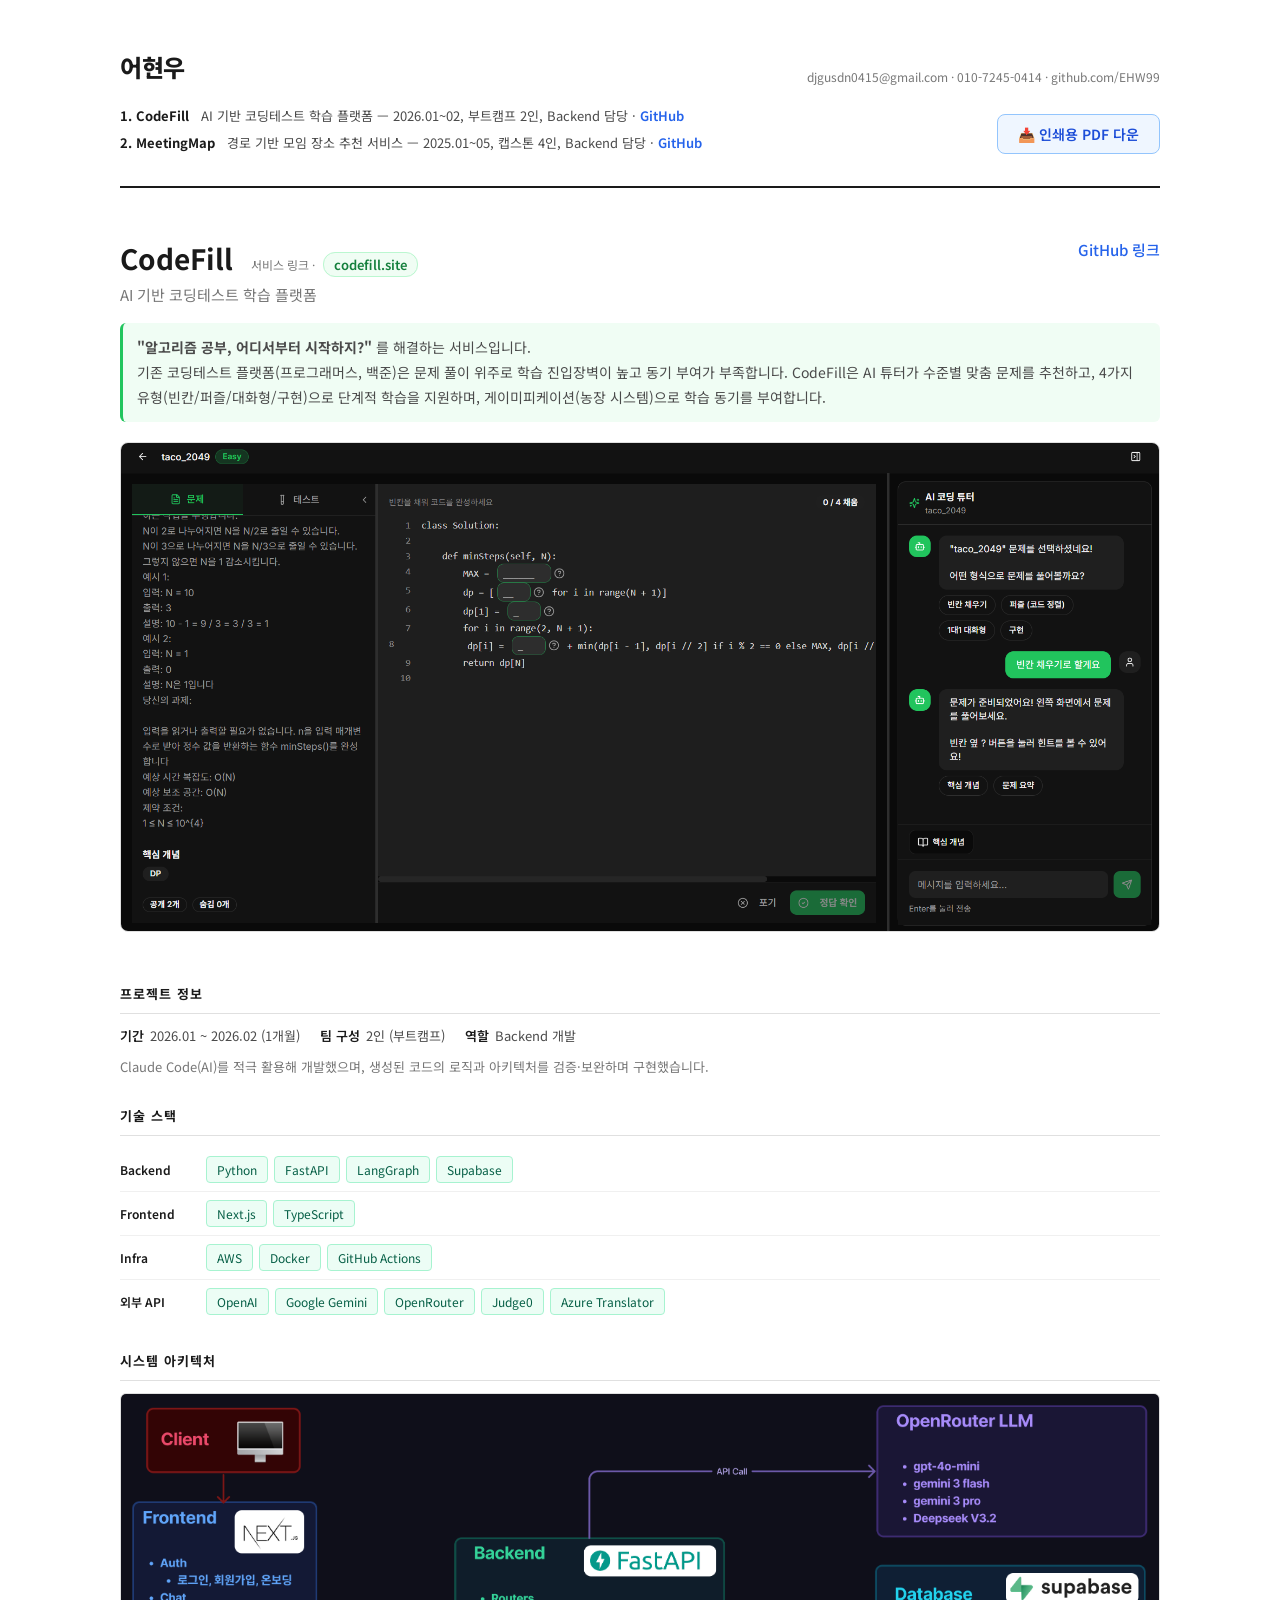
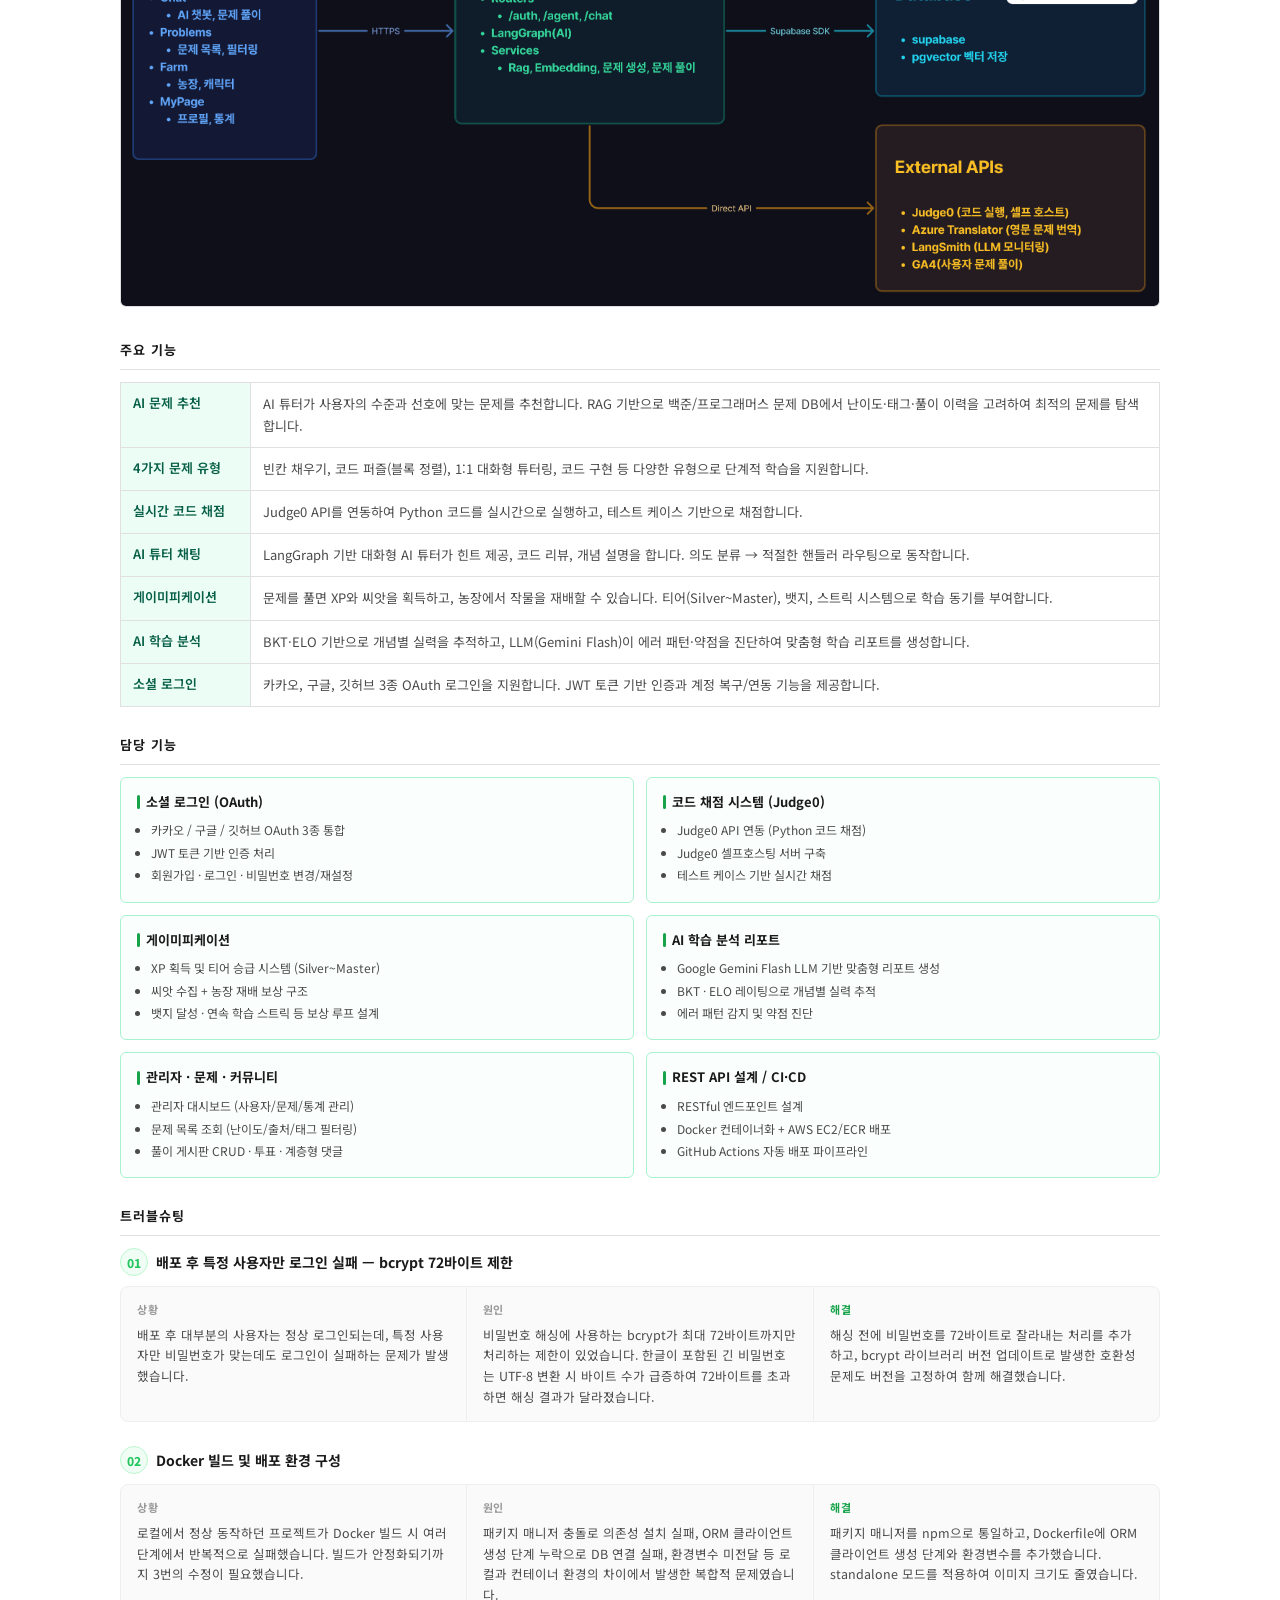
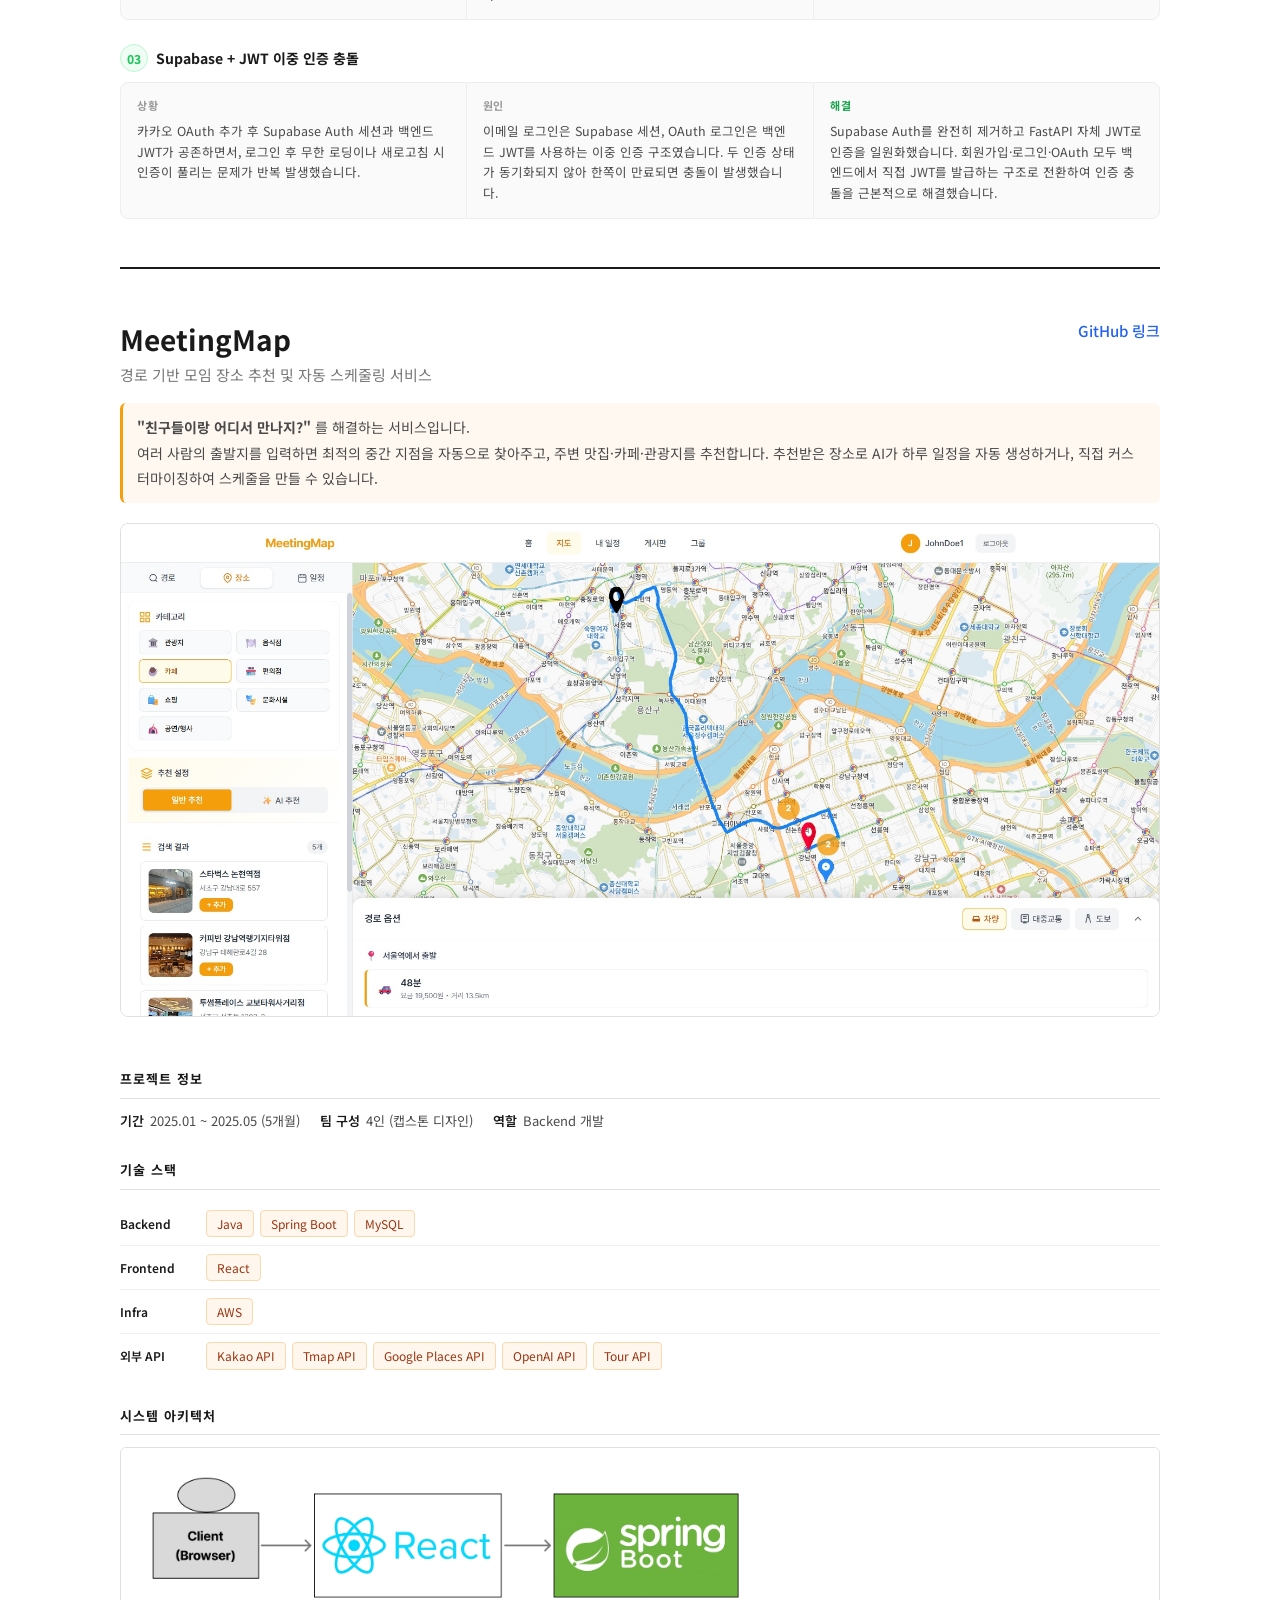
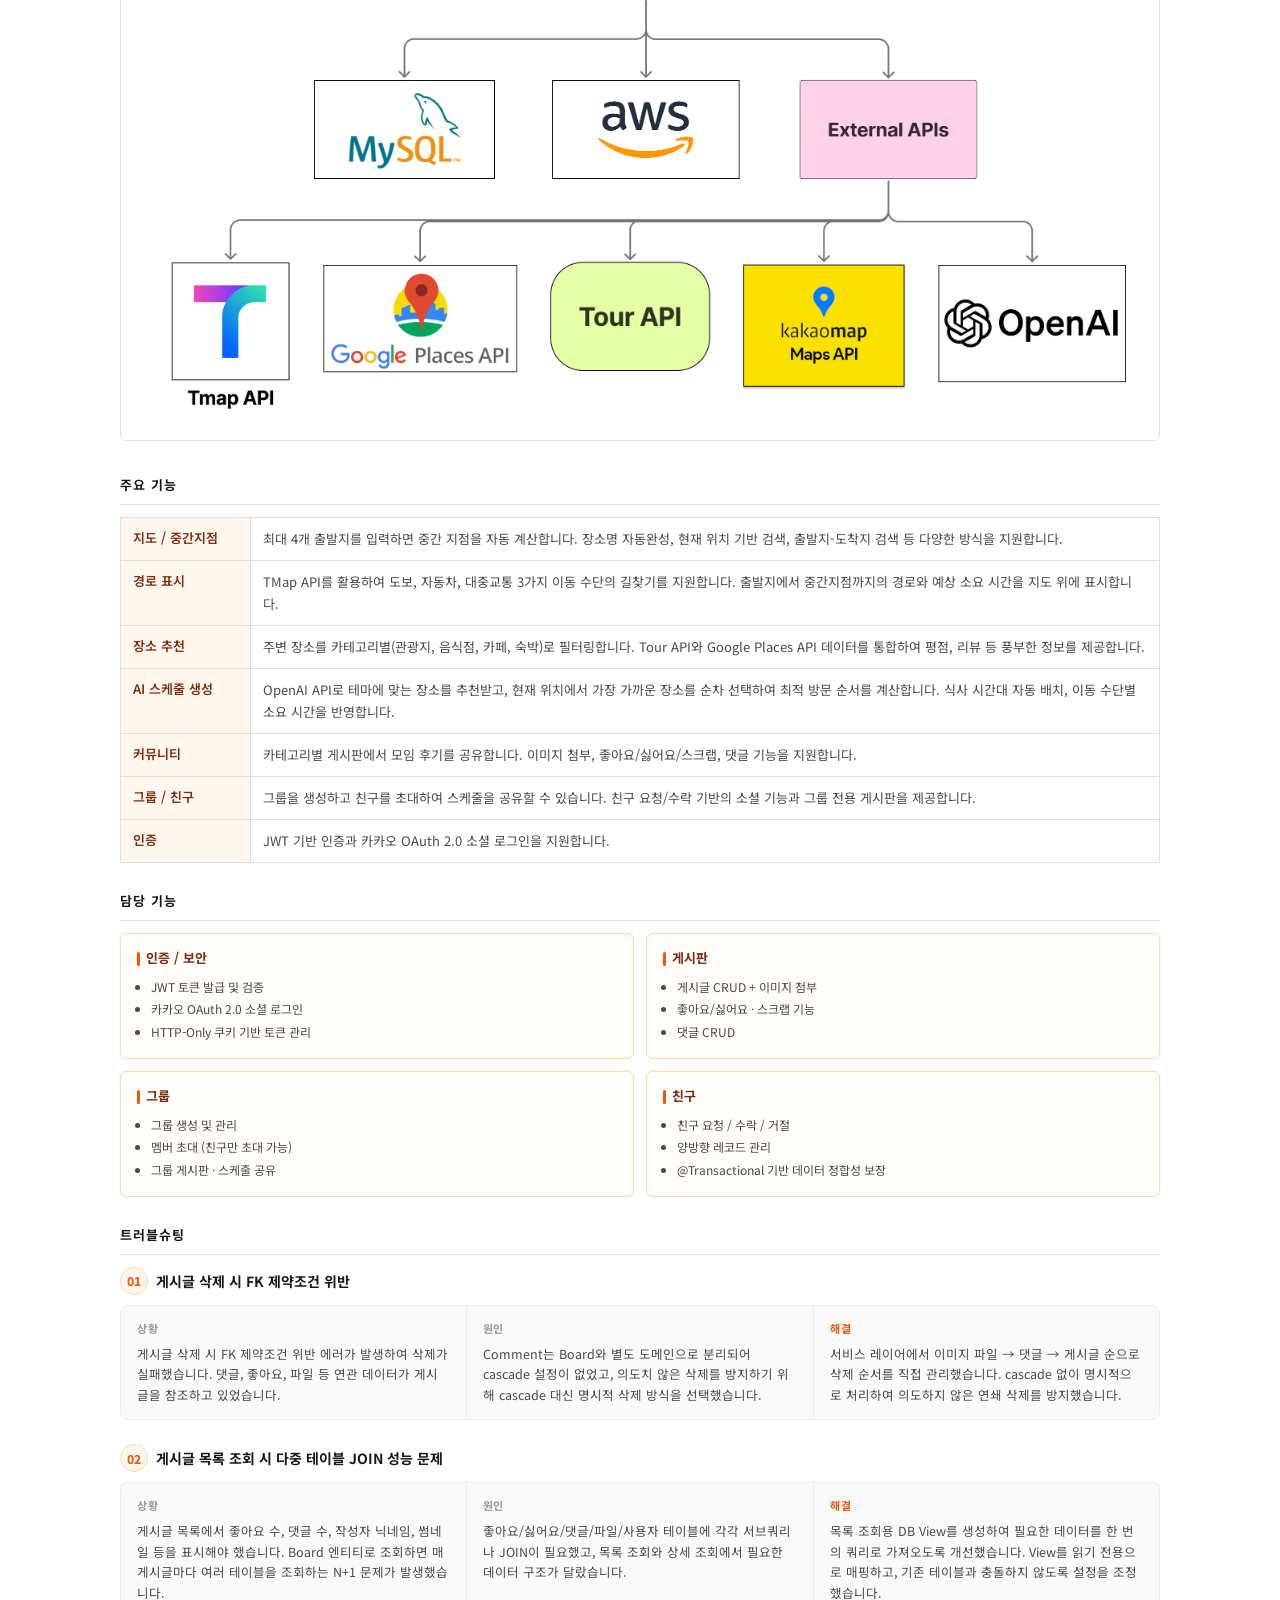
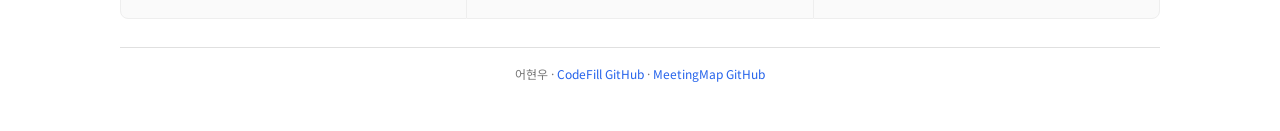
==== commit 9d08ee42: "fix: CodeFill 서비스 주소 및 GitHub 링크 변경 - codefill.co.kr → codefill.site - github.com/joyuno/codefill → " ====
--- a/index.html
+++ b/index.html
@@ -729,7 +729,7 @@
             <div class="port-intro-projects" style="position: relative;">
                 <div class="port-intro-project">
                     <span class="port-intro-project-name">1. CodeFill</span>
-                    <span class="port-intro-project-desc">AI 기반 코딩테스트 학습 플랫폼 — 2026.01~02, 부트캠프 2인, Backend 담당 · <a href="https://github.com/joyuno/codefill" target="_blank" style="font-weight: 600; color: #2563eb; text-decoration: none;">GitHub</a></span>
+                    <span class="port-intro-project-desc">AI 기반 코딩테스트 학습 플랫폼 — 2026.01~02, 부트캠프 2인, Backend 담당 · <a href="https://github.com/EHW99/codefill" target="_blank" style="font-weight: 600; color: #2563eb; text-decoration: none;">GitHub</a></span>
                 </div>
                 <div class="port-intro-project">
                     <span class="port-intro-project-name">2. MeetingMap</span>
@@ -747,11 +747,11 @@
             <header class="port-header">
                 <div class="port-header-top">
                     <div>
-                        <h1>CodeFill <span style="font-size: 12px; font-weight: 400; color: var(--color-text-muted); margin-left: 10px;">서비스 링크 ·</span> <a href="https://codefill.co.kr/" target="_blank" style="font-size: 13px; font-weight: 600; color: #15803d; text-decoration: none; background: #f0fdf4; border: 1px solid #bbf7d0; padding: 2px 10px; border-radius: 12px;">codefill.co.kr</a></h1>
+                        <h1>CodeFill <span style="font-size: 12px; font-weight: 400; color: var(--color-text-muted); margin-left: 10px;">서비스 링크 ·</span> <a href="https://codefill.site/" target="_blank" style="font-size: 13px; font-weight: 600; color: #15803d; text-decoration: none; background: #f0fdf4; border: 1px solid #bbf7d0; padding: 2px 10px; border-radius: 12px;">codefill.site</a></h1>
                         <p class="subtitle">AI 기반 코딩테스트 학습 플랫폼</p>
                     </div>
                     <div class="port-header-links">
-                        <a href="https://github.com/joyuno/codefill" target="_blank" style="font-size: 15px;">GitHub 링크</a>
+                        <a href="https://github.com/EHW99/codefill" target="_blank" style="font-size: 15px;">GitHub 링크</a>
                     </div>
                 </div>
                 <div class="port-summary">
@@ -1175,7 +1175,7 @@
         <!-- ============ FOOTER ============ -->
         <div class="port-footer">
             어현우 ·
-            <a href="https://github.com/joyuno/codefill" target="_blank">CodeFill GitHub</a> ·
+            <a href="https://github.com/EHW99/codefill" target="_blank">CodeFill GitHub</a> ·
             <a href="https://github.com/EHW99/meeting_map" target="_blank">MeetingMap GitHub</a>
         </div>
 
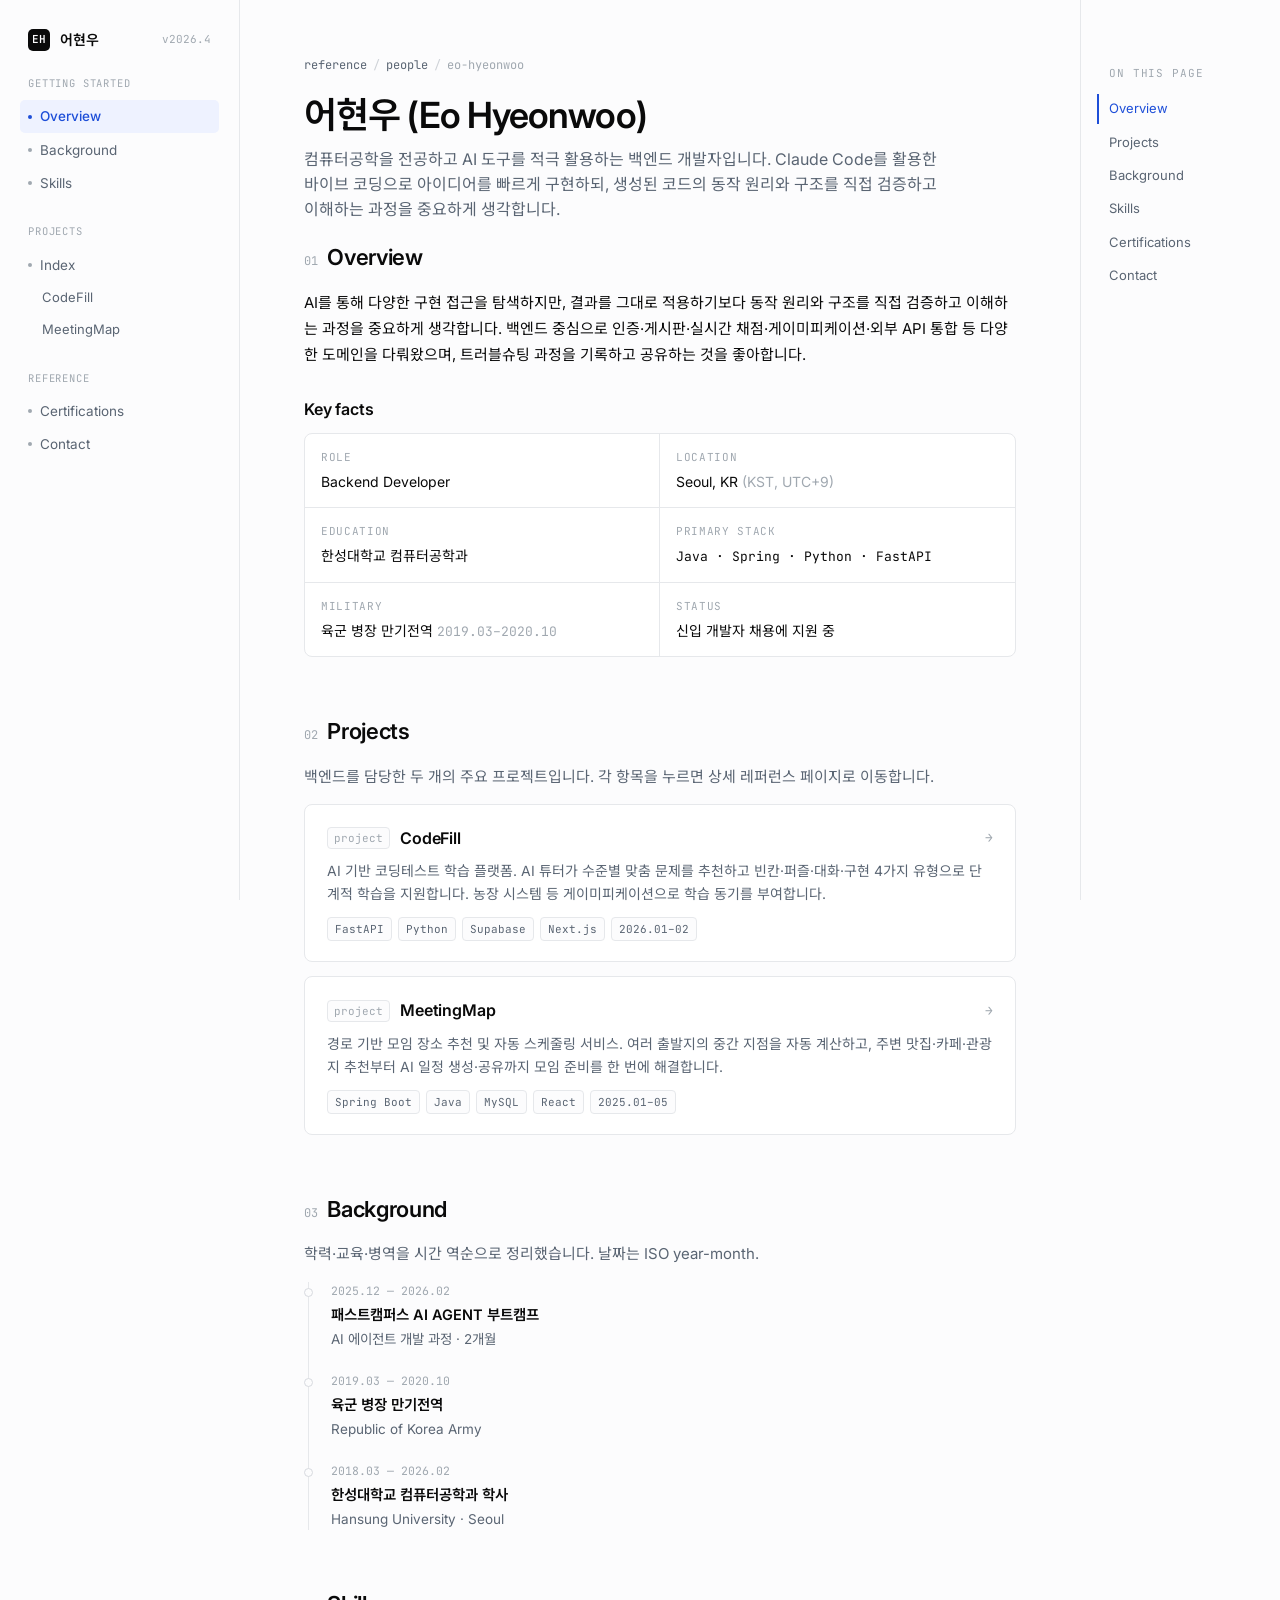
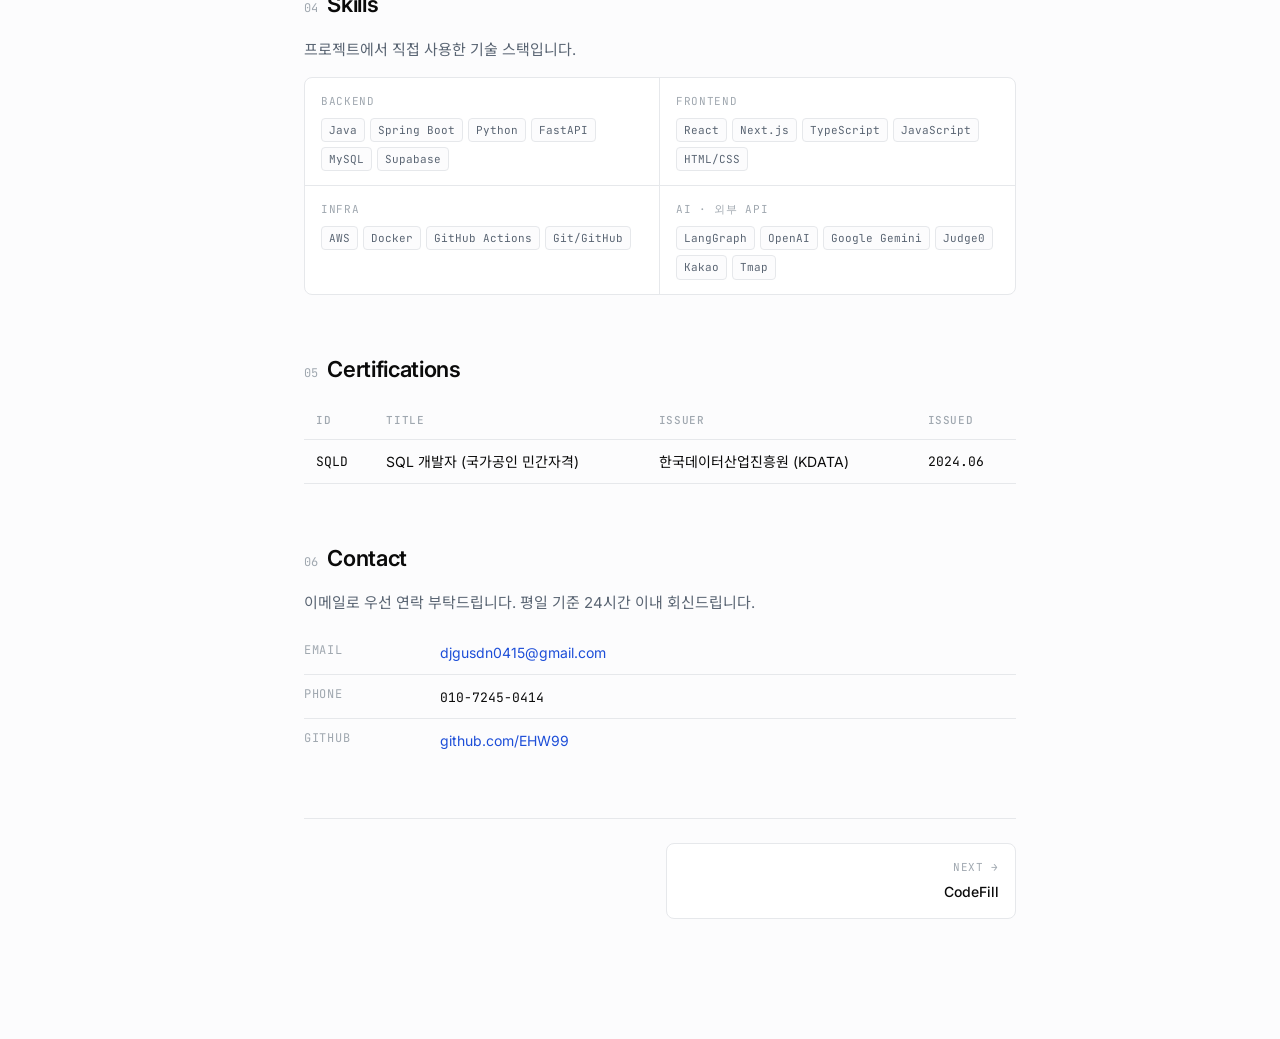
==== commit de39ea93: "init: Portfolio-V3 base + 콘텐츠/동작 수정 - 베이스: Documentation site 컨셉 (사이드바 + 메인 + 우측 TOC) - 콘텐츠 수정: Abou" ====
--- a/index.html
+++ b/index.html
@@ -1,1184 +1,340 @@
-<!DOCTYPE html>
+<!doctype html>
 <html lang="ko">
 <head>
-    <meta charset="UTF-8">
-    <meta name="viewport" content="width=device-width, initial-scale=1.0">
-    <title>Portfolio | 어현우</title>
-    <link rel="preconnect" href="https://fonts.googleapis.com">
-    <link rel="preconnect" href="https://fonts.gstatic.com" crossorigin>
-    <link href="https://fonts.googleapis.com/css2?family=Noto+Sans+KR:wght@300;400;500;600;700;800&display=swap" rel="stylesheet">
-    <style>
-        :root {
-            --color-bg: #ffffff;
-            --color-text: #1a1a1a;
-            --color-text-secondary: #4a4a4a;
-            --color-text-muted: #777777;
-            --color-accent: #2563eb;
-            --color-border: #e0e0e0;
-            --color-border-light: #f0f0f0;
-        }
-
-        * { margin: 0; padding: 0; box-sizing: border-box; }
-
-        html { scroll-behavior: smooth; }
-
-        body {
-            font-family: 'Noto Sans KR', -apple-system, BlinkMacSystemFont, sans-serif;
-            background: var(--color-bg);
-            color: var(--color-text);
-            line-height: 1.6;
-            font-size: 14px;
-        }
-
-        .portfolio {
-            max-width: 1200px;
-            margin: 0 auto;
-            padding: 48px 80px;
-            background: white;
-        }
-
-        @media print {
-            body { background: white; }
-            .portfolio { padding: 0; max-width: 100%; }
-            @page { size: A4; margin: 15mm; }
-            .intro-nav { display: none; }
-        }
-
-        /* ===== Intro Section ===== */
-        .intro {
-            padding-bottom: 36px;
-            margin-bottom: 40px;
-            border-bottom: 2px solid var(--color-text);
-        }
-
-        .intro-header {
-            display: flex;
-            justify-content: space-between;
-            align-items: flex-start;
-            margin-bottom: 20px;
-        }
-
-        .intro-header-left {
-            display: flex;
-            gap: 20px;
-            align-items: flex-start;
-        }
-
-        .intro-photo {
-            width: 90px;
-            height: 120px;
-            border: 1px solid var(--color-border);
-            border-radius: 4px;
-            flex-shrink: 0;
-            overflow: hidden;
-        }
-
-        .intro-photo img {
-            width: 100%;
-            height: 100%;
-            object-fit: cover;
-        }
-
-        .intro-name {
-            font-size: 26px;
-            font-weight: 800;
-            letter-spacing: -0.5px;
-            margin-bottom: 4px;
-        }
-
-        .intro-title {
-            font-size: 15px;
-            color: var(--color-accent);
-            font-weight: 500;
-            margin-bottom: 8px;
-        }
-
-        .intro-contact {
-            font-size: 12px;
-            color: var(--color-text-muted);
-            line-height: 1.8;
-        }
-
-        .intro-contact a {
-            color: var(--color-text-muted);
-            text-decoration: none;
-        }
-
-        .intro-contact a:hover {
-            color: var(--color-accent);
-        }
-
-        .intro-header-right {
-            text-align: right;
-            font-size: 13px;
-            color: var(--color-text-secondary);
-            line-height: 1.8;
-        }
-
-        .intro-header-right a {
-            color: var(--color-text-secondary);
-            text-decoration: none;
-        }
-
-        .intro-header-right a:hover {
-            color: var(--color-accent);
-        }
-
-        .intro-about {
-            font-size: 14px;
-            color: var(--color-text-secondary);
-            line-height: 1.8;
-            margin-bottom: 20px;
-        }
-
-        .intro-info-grid {
-            display: grid;
-            grid-template-columns: 1fr 1fr;
-            gap: 12px;
-            margin-bottom: 20px;
-        }
-
-        .intro-info-item {
-            padding: 10px 14px;
-            border: 1px solid var(--color-border-light);
-            border-radius: 6px;
-            background: #fafafa;
-        }
-
-        .intro-info-label {
-            font-size: 11px;
-            font-weight: 700;
-            color: var(--color-text-muted);
-            text-transform: uppercase;
-            letter-spacing: 0.5px;
-            margin-bottom: 4px;
-        }
-
-        .intro-info-value {
-            font-size: 13px;
-            color: var(--color-text);
-            font-weight: 500;
-        }
-
-        .intro-info-sub {
-            font-size: 11px;
-            color: var(--color-text-muted);
-            margin-top: 2px;
-        }
-
-        .intro-skills {
-            margin-bottom: 20px;
-        }
-
-        .intro-skills-title {
-            font-size: 12px;
-            font-weight: 700;
-            color: var(--color-text);
-            margin-bottom: 8px;
-        }
-
-        .intro-skill-row {
-            display: flex;
-            align-items: baseline;
-            gap: 12px;
-            padding: 5px 0;
-        }
-
-        .intro-skill-row + .intro-skill-row {
-            border-top: 1px solid var(--color-border-light);
-        }
-
-        .intro-skill-label {
-            font-size: 11px;
-            font-weight: 600;
-            color: var(--color-text-muted);
-            min-width: 60px;
-        }
-
-        .intro-skill-tags {
-            display: flex;
-            flex-wrap: wrap;
-            gap: 5px;
-        }
-
-        .intro-skill-tags span {
-            font-size: 11px;
-            padding: 2px 8px;
-            background: #f5f5f5;
-            border: 1px solid var(--color-border);
-            border-radius: 3px;
-            color: var(--color-text-secondary);
-        }
-
-        .intro-projects-title {
-            font-size: 12px;
-            font-weight: 700;
-            color: var(--color-text);
-            margin-bottom: 10px;
-        }
-
-        .intro-project-list {
-            display: flex;
-            flex-direction: column;
-            gap: 10px;
-        }
-
-        .intro-project {
-            display: flex;
-            justify-content: space-between;
-            align-items: flex-start;
-            padding: 12px 14px;
-            border: 1px solid var(--color-border-light);
-            border-radius: 6px;
-            background: #fafafa;
-        }
-
-        .intro-project-name {
-            font-size: 14px;
-            font-weight: 600;
-            margin-bottom: 2px;
-        }
-
-        .intro-project-desc {
-            font-size: 12px;
-            color: var(--color-text-muted);
-        }
-
-        .intro-project-meta {
-            text-align: right;
-            font-size: 11px;
-            color: var(--color-text-muted);
-            white-space: nowrap;
-        }
-
-        .intro-project-tags {
-            display: flex;
-            gap: 4px;
-            margin-top: 4px;
-            justify-content: flex-end;
-        }
-
-        .intro-project-tags span {
-            font-size: 10px;
-            padding: 1px 6px;
-            border-radius: 3px;
-        }
-
-        .intro-project.cf .intro-project-tags span {
-            background: #ecfdf5;
-            border: 1px solid #a7f3d0;
-            color: #065f46;
-        }
-
-        .intro-project.mm .intro-project-tags span {
-            background: #fff7ed;
-            border: 1px solid #fed7aa;
-            color: #9a3412;
-        }
-
-        /* ===== Port Intro ===== */
-        .port-intro {
-            margin-bottom: 32px;
-        }
-
-        .port-intro-header {
-            display: flex;
-            justify-content: space-between;
-            align-items: flex-end;
-            margin-bottom: 20px;
-        }
-
-        .port-intro-name {
-            font-size: 24px;
-            font-weight: 800;
-            letter-spacing: -0.5px;
-        }
-
-        .port-intro-role {
-            font-size: 14px;
-            color: var(--color-accent);
-            font-weight: 500;
-            margin-top: 2px;
-        }
-
-        .port-intro-contact {
-            font-size: 12px;
-            color: var(--color-text-muted);
-        }
-
-        .port-intro-contact a {
-            color: var(--color-text-muted);
-            text-decoration: none;
-        }
-
-        .port-intro-contact a:hover {
-            color: var(--color-accent);
-        }
-
-        .port-intro-projects {
-            display: flex;
-            flex-direction: column;
-            gap: 6px;
-        }
-
-        .port-intro-project {
-            display: flex;
-            align-items: baseline;
-            gap: 12px;
-            font-size: 13px;
-        }
-
-        .port-intro-project-name {
-            font-weight: 700;
-            color: var(--color-text);
-            white-space: nowrap;
-        }
-
-        .port-intro-project-desc {
-            color: var(--color-text-secondary);
-        }
-
-        /* ===== Project Divider ===== */
-        .project-divider {
-            margin: 48px 0;
-            border: none;
-            border-top: 2px solid var(--color-text);
-        }
-
-        /* ===== Project Header ===== */
-        .port-header {
-            padding-bottom: 24px;
-            margin-bottom: 28px;
-        }
-
-        .port-header-top {
-            display: flex;
-            justify-content: space-between;
-            align-items: flex-start;
-            margin-bottom: 16px;
-        }
-
-        .port-header h1 {
-            font-size: 28px;
-            font-weight: 700;
-        }
-
-        .port-header .subtitle {
-            font-size: 15px;
-            color: var(--color-text-muted);
-            font-weight: 400;
-            margin-top: 2px;
-        }
-
-        .port-header-links {
-            text-align: right;
-            font-size: 13px;
-            color: var(--color-text-secondary);
-            line-height: 1.8;
-            display: flex;
-            align-items: center;
-            gap: 12px;
-        }
-
-        .port-header-links a {
-            color: var(--color-accent);
-            text-decoration: none;
-            font-weight: 500;
-        }
-
-        .port-header-links a:hover { text-decoration: underline; }
-
-        .port-header-links .service-link {
-            display: inline-block;
-            font-size: 13px;
-            color: #15803d;
-            text-decoration: none;
-            font-weight: 600;
-            background: #f0fdf4;
-            border: 1px solid #bbf7d0;
-            padding: 2px 12px;
-            border-radius: 20px;
-        }
-
-        .port-header-links .service-link:hover {
-            background: #dcfce7;
-            text-decoration: none;
-        }
-
-        .port-screenshot {
-            margin-top: 20px;
-            border-radius: 8px;
-            overflow: hidden;
-            border: 1px solid var(--color-border);
-        }
-
-        .port-screenshot img { width: 100%; display: block; }
-
-        /* ===== Section ===== */
-        .section { margin-bottom: 28px; }
-
-        .section-title {
-            font-size: 13px;
-            font-weight: 700;
-            text-transform: uppercase;
-            letter-spacing: 1px;
-            color: var(--color-text);
-            margin-bottom: 12px;
-            padding-bottom: 8px;
-            border-bottom: 1px solid var(--color-border);
-        }
-
-        /* ===== Project Info ===== */
-        .info-line {
-            font-size: 13px;
-            color: var(--color-text-secondary);
-            display: flex;
-            gap: 20px;
-        }
-
-        .info-line span {
-            display: flex;
-            align-items: center;
-            gap: 6px;
-        }
-
-        .info-line strong {
-            color: var(--color-text);
-            font-weight: 600;
-        }
-
-        /* ===== Tech Stack ===== */
-        .tech-group {
-            display: flex;
-            align-items: baseline;
-            gap: 16px;
-            padding: 8px 0;
-        }
-
-        .tech-group + .tech-group { border-top: 1px solid var(--color-border-light); }
-
-        .tech-label {
-            font-size: 12px;
-            font-weight: 600;
-            color: var(--color-text);
-            min-width: 70px;
-        }
-
-        .tech-items { display: flex; flex-wrap: wrap; gap: 6px; }
-
-        .tech-items span {
-            font-size: 12px;
-            padding: 3px 10px;
-            border-radius: 4px;
-        }
-
-        /* CodeFill theme */
-        .codefill .port-summary {
-            font-size: 14px;
-            color: var(--color-text-secondary);
-            line-height: 1.8;
-            padding: 12px 14px;
-            border-radius: 6px;
-            border-left: 3px solid #22c55e;
-            background: #f0fdf4;
-        }
-
-        .codefill .tech-items span {
-            background: #ecfdf5;
-            border: 1px solid #a7f3d0;
-            color: #065f46;
-        }
-
-        .codefill .feature-table th {
-            color: #065f46;
-            background: #ecfdf5;
-        }
-
-        .codefill .role-card {
-            border: 1px solid #a7f3d0;
-            background: #fafffe;
-        }
-
-        .codefill .role-card-title {
-            color: var(--color-text);
-        }
-
-        .codefill .role-card-title::before {
-            background: #16a34a;
-        }
-
-        .codefill .trouble-title .num {
-            color: #22c55e;
-            background: #f0fdf4;
-            border: 1px solid #bbf7d0;
-        }
-
-        .codefill .trouble-step:last-child .trouble-step-label {
-            color: #16a34a;
-        }
-
-        /* MeetingMap theme */
-        .meetingmap .port-summary {
-            font-size: 14px;
-            color: var(--color-text-secondary);
-            line-height: 1.8;
-            padding: 12px 14px;
-            border-radius: 6px;
-            border-left: 3px solid #f59e0b;
-            background: #fff8f0;
-        }
-
-        .meetingmap .tech-items span {
-            background: #fff7ed;
-            border: 1px solid #fed7aa;
-            color: #9a3412;
-        }
-
-        .meetingmap .feature-table th {
-            color: #7c2d12;
-            background: #fff7ed;
-        }
-
-        .meetingmap .role-card {
-            border: 1px solid #fed7aa;
-            background: #fffcf9;
-        }
-
-        .meetingmap .role-card-title {
-            color: #7c2d12;
-        }
-
-        .meetingmap .role-card-title::before {
-            background: #ea580c;
-        }
-
-        .meetingmap .trouble-title .num {
-            color: #ea580c;
-            background: #fff7ed;
-            border: 1px solid #fed7aa;
-        }
-
-        .meetingmap .trouble-step:last-child .trouble-step-label {
-            color: #ea580c;
-        }
-
-        /* ===== Architecture ===== */
-        .architecture-img { text-align: center; }
-
-        .architecture-img img {
-            max-width: 100%;
-            border: 1px solid var(--color-border);
-            border-radius: 6px;
-        }
-
-        /* ===== Feature Table ===== */
-        .feature-table {
-            width: 100%;
-            border-collapse: collapse;
-            border: 1px solid var(--color-border);
-        }
-
-        .feature-table th,
-        .feature-table td {
-            text-align: left;
-            padding: 10px 12px;
-            font-size: 13px;
-            border: 1px solid var(--color-border);
-            vertical-align: top;
-        }
-
-        .feature-table th {
-            font-weight: 600;
-            white-space: nowrap;
-            width: 130px;
-        }
-
-        .feature-table td {
-            color: var(--color-text-secondary);
-            line-height: 1.7;
-        }
-
-        /* ===== My Role ===== */
-        .role-grid {
-            display: grid;
-            grid-template-columns: 1fr 1fr;
-            gap: 12px;
-        }
-
-        .role-card { padding: 14px 16px; border-radius: 6px; }
-
-        .role-card-title {
-            font-size: 13px;
-            font-weight: 700;
-            margin-bottom: 8px;
-            display: flex;
-            align-items: center;
-            gap: 6px;
-        }
-
-        .role-card-title::before {
-            content: '';
-            display: inline-block;
-            width: 3px;
-            height: 14px;
-            border-radius: 2px;
-        }
-
-        .role-card ul {
-            font-size: 12px;
-            color: var(--color-text-secondary);
-            padding-left: 14px;
-            line-height: 1.7;
-        }
-
-        .role-card li { margin-bottom: 2px; }
-
-        /* ===== Troubleshooting ===== */
-        .trouble-item { margin-bottom: 24px; }
-        .trouble-item:last-child { margin-bottom: 0; }
-
-        .trouble-title {
-            font-size: 14px;
-            font-weight: 700;
-            margin-bottom: 10px;
-            display: flex;
-            align-items: center;
-            gap: 8px;
-        }
-
-        .trouble-title .num {
-            font-size: 12px;
-            font-weight: 800;
-            width: 28px;
-            height: 28px;
-            border-radius: 50%;
-            display: flex;
-            align-items: center;
-            justify-content: center;
-            flex-shrink: 0;
-        }
-
-        .trouble-flow {
-            display: grid;
-            grid-template-columns: 1fr 1fr 1fr;
-            gap: 0;
-        }
-
-        .trouble-step {
-            padding: 14px 16px;
-            background: #fafafa;
-            border: 1px solid #eee;
-        }
-
-        .trouble-step:first-child { border-radius: 8px 0 0 8px; }
-        .trouble-step:nth-child(2) { border-left: none; border-right: none; }
-        .trouble-step:last-child { border-radius: 0 8px 8px 0; }
-
-        .trouble-step-label {
-            font-size: 11px;
-            font-weight: 700;
-            color: #999;
-            text-transform: uppercase;
-            letter-spacing: 0.5px;
-            margin-bottom: 6px;
-        }
-
-        .trouble-step-text {
-            font-size: 12.5px;
-            color: var(--color-text-secondary);
-            line-height: 1.65;
-        }
-
-        /* ===== Footer ===== */
-        .port-footer {
-            margin-top: 28px;
-            padding-top: 16px;
-            border-top: 1px solid var(--color-border);
-            text-align: center;
-            font-size: 12px;
-            color: var(--color-text-muted);
-        }
-
-        .port-footer a {
-            color: var(--color-accent);
-            text-decoration: none;
-        }
-
-        /* ===== Responsive ===== */
-        @media (max-width: 640px) {
-            .portfolio { padding: 24px 20px; }
-            .intro-nav { grid-template-columns: 1fr; }
-            .info-line { flex-direction: column; gap: 4px; }
-            .role-grid { grid-template-columns: 1fr; }
-        }
-    </style>
+<meta charset="utf-8" />
+<meta name="viewport" content="width=device-width, initial-scale=1" />
+<title>어현우 · Portfolio</title>
+<link rel="preconnect" href="https://fonts.googleapis.com" />
+<link rel="preconnect" href="https://fonts.gstatic.com" crossorigin />
+<link href="https://fonts.googleapis.com/css2?family=Inter:wght@400;500;600;700&family=JetBrains+Mono:wght@400;500&family=Noto+Sans+KR:wght@400;500;600;700&display=swap" rel="stylesheet" />
+<link rel="stylesheet" href="styles.css?v=3" />
 </head>
 <body>
-    <div class="portfolio">
-
-        <!-- ============ INTRO ============ -->
-        <div class="port-intro">
-            <div class="port-intro-header">
-                <div>
-                    <h1 class="port-intro-name">어현우</h1>
-                </div>
-                <div class="port-intro-contact">
-                    djgusdn0415@gmail.com · 010-7245-0414 · <a href="https://github.com/EHW99" target="_blank">github.com/EHW99</a>
-                </div>
-            </div>
-            <div class="port-intro-projects" style="position: relative;">
-                <div class="port-intro-project">
-                    <span class="port-intro-project-name">1. CodeFill</span>
-                    <span class="port-intro-project-desc">AI 기반 코딩테스트 학습 플랫폼 — 2026.01~02, 부트캠프 2인, Backend 담당 · <a href="https://github.com/EHW99/codefill" target="_blank" style="font-weight: 600; color: #2563eb; text-decoration: none;">GitHub</a></span>
-                </div>
-                <div class="port-intro-project">
-                    <span class="port-intro-project-name">2. MeetingMap</span>
-                    <span class="port-intro-project-desc">경로 기반 모임 장소 추천 서비스 — 2025.01~05, 캡스톤 4인, Backend 담당 · <a href="https://github.com/EHW99/meeting_map" target="_blank" style="font-weight: 600; color: #2563eb; text-decoration: none;">GitHub</a></span>
-                </div>
-                <a href="files/어현우_포트폴리오.pdf" download style="position: absolute; right: 0; bottom: 0; font-size: 14px; font-weight: 600; color: #1d4ed8; text-decoration: none; background: #eff6ff; border: 1px solid #93c5fd; padding: 8px 20px; border-radius: 8px;">📥 인쇄용 PDF 다운</a>
-            </div>
-        </div>
-
-        <hr class="project-divider" style="margin-top: 0;">
-
-        <!-- ============ PROJECT 1: CODEFILL ============ -->
-        <div id="codefill" class="project-section codefill">
-
-            <header class="port-header">
-                <div class="port-header-top">
-                    <div>
-                        <h1>CodeFill <span style="font-size: 12px; font-weight: 400; color: var(--color-text-muted); margin-left: 10px;">서비스 링크 ·</span> <a href="https://codefill.site/" target="_blank" style="font-size: 13px; font-weight: 600; color: #15803d; text-decoration: none; background: #f0fdf4; border: 1px solid #bbf7d0; padding: 2px 10px; border-radius: 12px;">codefill.site</a></h1>
-                        <p class="subtitle">AI 기반 코딩테스트 학습 플랫폼</p>
-                    </div>
-                    <div class="port-header-links">
-                        <a href="https://github.com/EHW99/codefill" target="_blank" style="font-size: 15px;">GitHub 링크</a>
-                    </div>
-                </div>
-                <div class="port-summary">
-                    <strong>"알고리즘 공부, 어디서부터 시작하지?"</strong> 를 해결하는 서비스입니다.<br>
-                    기존 코딩테스트 플랫폼(프로그래머스, 백준)은 문제 풀이 위주로 학습 진입장벽이 높고 동기 부여가 부족합니다.
-                    CodeFill은 AI 튜터가 수준별 맞춤 문제를 추천하고, 4가지 유형(빈칸/퍼즐/대화형/구현)으로 단계적 학습을 지원하며, 게이미피케이션(농장 시스템)으로 학습 동기를 부여합니다.
-                </div>
-                <div class="port-screenshot">
-                    <img src="screenshots/codefill2.png" alt="CodeFill 서비스 화면">
-                </div>
-            </header>
-
-            <section class="section">
-                <h2 class="section-title">프로젝트 정보</h2>
-                <div class="info-line">
-                    <span><strong>기간</strong> 2026.01 ~ 2026.02 (1개월)</span>
-                    <span><strong>팀 구성</strong> 2인 (부트캠프)</span>
-                    <span><strong>역할</strong> Backend 개발</span>
-                </div>
-                <p style="font-size: 13px; color: #777; margin-top: 10px;">Claude Code(AI)를 적극 활용해 개발했으며, 생성된 코드의 로직과 아키텍처를 검증·보완하며 구현했습니다.</p>
-            </section>
-
-            <section class="section">
-                <h2 class="section-title">기술 스택</h2>
-                <div class="tech-group">
-                    <span class="tech-label">Backend</span>
-                    <div class="tech-items">
-                        <span>Python</span>
-                        <span>FastAPI</span>
-                        <span>LangGraph</span>
-                        <span>Supabase</span>
-                    </div>
-                </div>
-                <div class="tech-group">
-                    <span class="tech-label">Frontend</span>
-                    <div class="tech-items">
-                        <span>Next.js</span>
-                        <span>TypeScript</span>
-                    </div>
-                </div>
-                <div class="tech-group">
-                    <span class="tech-label">Infra</span>
-                    <div class="tech-items">
-                        <span>AWS</span>
-                        <span>Docker</span>
-                        <span>GitHub Actions</span>
-                    </div>
-                </div>
-                <div class="tech-group">
-                    <span class="tech-label">외부 API</span>
-                    <div class="tech-items">
-                        <span>OpenAI</span>
-                        <span>Google Gemini</span>
-                        <span>OpenRouter</span>
-                        <span>Judge0</span>
-                        <span>Azure Translator</span>
-                    </div>
-                </div>
-            </section>
-
-            <section class="section">
-                <h2 class="section-title">시스템 아키텍처</h2>
-                <div class="architecture-img">
-                    <img src="screenshots/codefill_architecture.png" alt="시스템 아키텍처">
-                </div>
-            </section>
-
-            <section class="section">
-                <h2 class="section-title">주요 기능</h2>
-                <table class="feature-table">
-                    <tr>
-                        <th>AI 문제 추천</th>
-                        <td>AI 튜터가 사용자의 수준과 선호에 맞는 문제를 추천합니다. RAG 기반으로 백준/프로그래머스 문제 DB에서 난이도·태그·풀이 이력을 고려하여 최적의 문제를 탐색합니다.</td>
-                    </tr>
-                    <tr>
-                        <th>4가지 문제 유형</th>
-                        <td>빈칸 채우기, 코드 퍼즐(블록 정렬), 1:1 대화형 튜터링, 코드 구현 등 다양한 유형으로 단계적 학습을 지원합니다.</td>
-                    </tr>
-                    <tr>
-                        <th>실시간 코드 채점</th>
-                        <td>Judge0 API를 연동하여 Python 코드를 실시간으로 실행하고, 테스트 케이스 기반으로 채점합니다.</td>
-                    </tr>
-                    <tr>
-                        <th>AI 튜터 채팅</th>
-                        <td>LangGraph 기반 대화형 AI 튜터가 힌트 제공, 코드 리뷰, 개념 설명을 합니다. 의도 분류 → 적절한 핸들러 라우팅으로 동작합니다.</td>
-                    </tr>
-                    <tr>
-                        <th>게이미피케이션</th>
-                        <td>문제를 풀면 XP와 씨앗을 획득하고, 농장에서 작물을 재배할 수 있습니다. 티어(Silver~Master), 뱃지, 스트릭 시스템으로 학습 동기를 부여합니다.</td>
-                    </tr>
-                    <tr>
-                        <th>AI 학습 분석</th>
-                        <td>BKT·ELO 기반으로 개념별 실력을 추적하고, LLM(Gemini Flash)이 에러 패턴·약점을 진단하여 맞춤형 학습 리포트를 생성합니다.</td>
-                    </tr>
-                    <tr>
-                        <th>소셜 로그인</th>
-                        <td>카카오, 구글, 깃허브 3종 OAuth 로그인을 지원합니다. JWT 토큰 기반 인증과 계정 복구/연동 기능을 제공합니다.</td>
-                    </tr>
-                </table>
-            </section>
-
-            <section class="section">
-                <h2 class="section-title">담당 기능</h2>
-                <div class="role-grid">
-                    <div class="role-card">
-                        <div class="role-card-title">소셜 로그인 (OAuth)</div>
-                        <ul>
-                            <li>카카오 / 구글 / 깃허브 OAuth 3종 통합</li>
-                            <li>JWT 토큰 기반 인증 처리</li>
-                            <li>회원가입 · 로그인 · 비밀번호 변경/재설정</li>
-                        </ul>
-                    </div>
-                    <div class="role-card">
-                        <div class="role-card-title">코드 채점 시스템 (Judge0)</div>
-                        <ul>
-                            <li>Judge0 API 연동 (Python 코드 채점)</li>
-                            <li>Judge0 셀프호스팅 서버 구축</li>
-                            <li>테스트 케이스 기반 실시간 채점</li>
-                        </ul>
-                    </div>
-                    <div class="role-card">
-                        <div class="role-card-title">게이미피케이션</div>
-                        <ul>
-                            <li>XP 획득 및 티어 승급 시스템 (Silver~Master)</li>
-                            <li>씨앗 수집 + 농장 재배 보상 구조</li>
-                            <li>뱃지 달성 · 연속 학습 스트릭 등 보상 루프 설계</li>
-                        </ul>
-                    </div>
-                    <div class="role-card">
-                        <div class="role-card-title">AI 학습 분석 리포트</div>
-                        <ul>
-                            <li>Google Gemini Flash LLM 기반 맞춤형 리포트 생성</li>
-                            <li>BKT · ELO 레이팅으로 개념별 실력 추적</li>
-                            <li>에러 패턴 감지 및 약점 진단</li>
-                        </ul>
-                    </div>
-                    <div class="role-card">
-                        <div class="role-card-title">관리자 · 문제 · 커뮤니티</div>
-                        <ul>
-                            <li>관리자 대시보드 (사용자/문제/통계 관리)</li>
-                            <li>문제 목록 조회 (난이도/출처/태그 필터링)</li>
-                            <li>풀이 게시판 CRUD · 투표 · 계층형 댓글</li>
-                        </ul>
-                    </div>
-                    <div class="role-card">
-                        <div class="role-card-title">REST API 설계 / CI·CD</div>
-                        <ul>
-                            <li>RESTful 엔드포인트 설계</li>
-                            <li>Docker 컨테이너화 + AWS EC2/ECR 배포</li>
-                            <li>GitHub Actions 자동 배포 파이프라인</li>
-                        </ul>
-                    </div>
-                </div>
-            </section>
-
-            <section class="section">
-                <h2 class="section-title">트러블슈팅</h2>
-
-                <div class="trouble-item">
-                    <div class="trouble-title">
-                        <span class="num">01</span>
-                        배포 후 특정 사용자만 로그인 실패 — bcrypt 72바이트 제한
-                    </div>
-                    <div class="trouble-flow">
-                        <div class="trouble-step">
-                            <div class="trouble-step-label">상황</div>
-                            <div class="trouble-step-text">배포 후 대부분의 사용자는 정상 로그인되는데, 특정 사용자만 비밀번호가 맞는데도 로그인이 실패하는 문제가 발생했습니다.</div>
-                        </div>
-                        <div class="trouble-step">
-                            <div class="trouble-step-label">원인</div>
-                            <div class="trouble-step-text">비밀번호 해싱에 사용하는 bcrypt가 최대 72바이트까지만 처리하는 제한이 있었습니다. 한글이 포함된 긴 비밀번호는 UTF-8 변환 시 바이트 수가 급증하여 72바이트를 초과하면 해싱 결과가 달라졌습니다.</div>
-                        </div>
-                        <div class="trouble-step">
-                            <div class="trouble-step-label">해결</div>
-                            <div class="trouble-step-text">해싱 전에 비밀번호를 72바이트로 잘라내는 처리를 추가하고, bcrypt 라이브러리 버전 업데이트로 발생한 호환성 문제도 버전을 고정하여 함께 해결했습니다.</div>
-                        </div>
-                    </div>
-                </div>
-
-                <div class="trouble-item">
-                    <div class="trouble-title">
-                        <span class="num">02</span>
-                        Docker 빌드 및 배포 환경 구성
-                    </div>
-                    <div class="trouble-flow">
-                        <div class="trouble-step">
-                            <div class="trouble-step-label">상황</div>
-                            <div class="trouble-step-text">로컬에서 정상 동작하던 프로젝트가 Docker 빌드 시 여러 단계에서 반복적으로 실패했습니다. 빌드가 안정화되기까지 3번의 수정이 필요했습니다.</div>
-                        </div>
-                        <div class="trouble-step">
-                            <div class="trouble-step-label">원인</div>
-                            <div class="trouble-step-text">패키지 매니저 충돌로 의존성 설치 실패, ORM 클라이언트 생성 단계 누락으로 DB 연결 실패, 환경변수 미전달 등 로컬과 컨테이너 환경의 차이에서 발생한 복합적 문제였습니다.</div>
-                        </div>
-                        <div class="trouble-step">
-                            <div class="trouble-step-label">해결</div>
-                            <div class="trouble-step-text">패키지 매니저를 npm으로 통일하고, Dockerfile에 ORM 클라이언트 생성 단계와 환경변수를 추가했습니다. standalone 모드를 적용하여 이미지 크기도 줄였습니다.</div>
-                        </div>
-                    </div>
-                </div>
-
-                <div class="trouble-item">
-                    <div class="trouble-title">
-                        <span class="num">03</span>
-                        Supabase + JWT 이중 인증 충돌
-                    </div>
-                    <div class="trouble-flow">
-                        <div class="trouble-step">
-                            <div class="trouble-step-label">상황</div>
-                            <div class="trouble-step-text">카카오 OAuth 추가 후 Supabase Auth 세션과 백엔드 JWT가 공존하면서, 로그인 후 무한 로딩이나 새로고침 시 인증이 풀리는 문제가 반복 발생했습니다.</div>
-                        </div>
-                        <div class="trouble-step">
-                            <div class="trouble-step-label">원인</div>
-                            <div class="trouble-step-text">이메일 로그인은 Supabase 세션, OAuth 로그인은 백엔드 JWT를 사용하는 이중 인증 구조였습니다. 두 인증 상태가 동기화되지 않아 한쪽이 만료되면 충돌이 발생했습니다.</div>
-                        </div>
-                        <div class="trouble-step">
-                            <div class="trouble-step-label">해결</div>
-                            <div class="trouble-step-text">Supabase Auth를 완전히 제거하고 FastAPI 자체 JWT로 인증을 일원화했습니다. 회원가입·로그인·OAuth 모두 백엔드에서 직접 JWT를 발급하는 구조로 전환하여 인증 충돌을 근본적으로 해결했습니다.</div>
-                        </div>
-                    </div>
-                </div>
-            </section>
-
-        </div>
-
-        <!-- ============ DIVIDER ============ -->
-        <hr class="project-divider">
-
-        <!-- ============ PROJECT 2: MEETINGMAP ============ -->
-        <div id="meetingmap" class="project-section meetingmap">
-
-            <header class="port-header">
-                <div class="port-header-top">
-                    <div>
-                        <h1>MeetingMap</h1>
-                        <p class="subtitle">경로 기반 모임 장소 추천 및 자동 스케줄링 서비스</p>
-                    </div>
-                    <div class="port-header-links">
-                        <a href="https://github.com/EHW99/meeting_map" target="_blank" style="font-size: 15px;">GitHub 링크</a>
-                    </div>
-                </div>
-                <div class="port-summary">
-                    <strong>"친구들이랑 어디서 만나지?"</strong> 를 해결하는 서비스입니다.<br>
-                    여러 사람의 출발지를 입력하면 최적의 중간 지점을 자동으로 찾아주고, 주변 맛집·카페·관광지를 추천합니다.
-                    추천받은 장소로 AI가 하루 일정을 자동 생성하거나, 직접 커스터마이징하여 스케줄을 만들 수 있습니다.
-                </div>
-                <div class="port-screenshot">
-                    <img src="screenshots/map.jpg" alt="MeetingMap 서비스 화면">
-                </div>
-            </header>
-
-            <section class="section">
-                <h2 class="section-title">프로젝트 정보</h2>
-                <div class="info-line">
-                    <span><strong>기간</strong> 2025.01 ~ 2025.05 (5개월)</span>
-                    <span><strong>팀 구성</strong> 4인 (캡스톤 디자인)</span>
-                    <span><strong>역할</strong> Backend 개발</span>
-                </div>
-            </section>
-
-            <section class="section">
-                <h2 class="section-title">기술 스택</h2>
-                <div class="tech-group">
-                    <span class="tech-label">Backend</span>
-                    <div class="tech-items">
-                        <span>Java</span>
-                        <span>Spring Boot</span>
-                        <span>MySQL</span>
-                    </div>
-                </div>
-                <div class="tech-group">
-                    <span class="tech-label">Frontend</span>
-                    <div class="tech-items">
-                        <span>React</span>
-                    </div>
-                </div>
-                <div class="tech-group">
-                    <span class="tech-label">Infra</span>
-                    <div class="tech-items">
-                        <span>AWS</span>
-                    </div>
-                </div>
-                <div class="tech-group">
-                    <span class="tech-label">외부 API</span>
-                    <div class="tech-items">
-                        <span>Kakao API</span>
-                        <span>Tmap API</span>
-                        <span>Google Places API</span>
-                        <span>OpenAI API</span>
-                        <span>Tour API</span>
-                    </div>
-                </div>
-            </section>
-
-            <section class="section">
-                <h2 class="section-title">시스템 아키텍처</h2>
-                <div class="architecture-img">
-                    <img src="screenshots/meetingmap_architecture.png" alt="시스템 아키텍처">
-                </div>
-            </section>
-
-            <section class="section">
-                <h2 class="section-title">주요 기능</h2>
-                <table class="feature-table">
-                    <tr>
-                        <th>지도 / 중간지점</th>
-                        <td>최대 4개 출발지를 입력하면 중간 지점을 자동 계산합니다. 장소명 자동완성, 현재 위치 기반 검색, 출발지-도착지 검색 등 다양한 방식을 지원합니다.</td>
-                    </tr>
-                    <tr>
-                        <th>경로 표시</th>
-                        <td>TMap API를 활용하여 도보, 자동차, 대중교통 3가지 이동 수단의 길찾기를 지원합니다. 출발지에서 중간지점까지의 경로와 예상 소요 시간을 지도 위에 표시합니다.</td>
-                    </tr>
-                    <tr>
-                        <th>장소 추천</th>
-                        <td>주변 장소를 카테고리별(관광지, 음식점, 카페, 숙박)로 필터링합니다. Tour API와 Google Places API 데이터를 통합하여 평점, 리뷰 등 풍부한 정보를 제공합니다.</td>
-                    </tr>
-                    <tr>
-                        <th>AI 스케줄 생성</th>
-                        <td>OpenAI API로 테마에 맞는 장소를 추천받고, 현재 위치에서 가장 가까운 장소를 순차 선택하여 최적 방문 순서를 계산합니다. 식사 시간대 자동 배치, 이동 수단별 소요 시간을 반영합니다.</td>
-                    </tr>
-                    <tr>
-                        <th>커뮤니티</th>
-                        <td>카테고리별 게시판에서 모임 후기를 공유합니다. 이미지 첨부, 좋아요/싫어요/스크랩, 댓글 기능을 지원합니다.</td>
-                    </tr>
-                    <tr>
-                        <th>그룹 / 친구</th>
-                        <td>그룹을 생성하고 친구를 초대하여 스케줄을 공유할 수 있습니다. 친구 요청/수락 기반의 소셜 기능과 그룹 전용 게시판을 제공합니다.</td>
-                    </tr>
-                    <tr>
-                        <th>인증</th>
-                        <td>JWT 기반 인증과 카카오 OAuth 2.0 소셜 로그인을 지원합니다.</td>
-                    </tr>
-                </table>
-            </section>
-
-            <section class="section">
-                <h2 class="section-title">담당 기능</h2>
-                <div class="role-grid">
-                    <div class="role-card">
-                        <div class="role-card-title">인증 / 보안</div>
-                        <ul>
-                            <li>JWT 토큰 발급 및 검증</li>
-                            <li>카카오 OAuth 2.0 소셜 로그인</li>
-                            <li>HTTP-Only 쿠키 기반 토큰 관리</li>
-                        </ul>
-                    </div>
-                    <div class="role-card">
-                        <div class="role-card-title">게시판</div>
-                        <ul>
-                            <li>게시글 CRUD + 이미지 첨부</li>
-                            <li>좋아요/싫어요 · 스크랩 기능</li>
-                            <li>댓글 CRUD</li>
-                        </ul>
-                    </div>
-                    <div class="role-card">
-                        <div class="role-card-title">그룹</div>
-                        <ul>
-                            <li>그룹 생성 및 관리</li>
-                            <li>멤버 초대 (친구만 초대 가능)</li>
-                            <li>그룹 게시판 · 스케줄 공유</li>
-                        </ul>
-                    </div>
-                    <div class="role-card">
-                        <div class="role-card-title">친구</div>
-                        <ul>
-                            <li>친구 요청 / 수락 / 거절</li>
-                            <li>양방향 레코드 관리</li>
-                            <li>@Transactional 기반 데이터 정합성 보장</li>
-                        </ul>
-                    </div>
-                </div>
-            </section>
-
-            <section class="section">
-                <h2 class="section-title">트러블슈팅</h2>
-
-                <div class="trouble-item">
-                    <div class="trouble-title">
-                        <span class="num">01</span>
-                        게시글 삭제 시 FK 제약조건 위반
-                    </div>
-                    <div class="trouble-flow">
-                        <div class="trouble-step">
-                            <div class="trouble-step-label">상황</div>
-                            <div class="trouble-step-text">게시글 삭제 시 FK 제약조건 위반 에러가 발생하여 삭제가 실패했습니다. 댓글, 좋아요, 파일 등 연관 데이터가 게시글을 참조하고 있었습니다.</div>
-                        </div>
-                        <div class="trouble-step">
-                            <div class="trouble-step-label">원인</div>
-                            <div class="trouble-step-text">Comment는 Board와 별도 도메인으로 분리되어 cascade 설정이 없었고, 의도치 않은 삭제를 방지하기 위해 cascade 대신 명시적 삭제 방식을 선택했습니다.</div>
-                        </div>
-                        <div class="trouble-step">
-                            <div class="trouble-step-label">해결</div>
-                            <div class="trouble-step-text">서비스 레이어에서 이미지 파일 → 댓글 → 게시글 순으로 삭제 순서를 직접 관리했습니다. cascade 없이 명시적으로 처리하여 의도하지 않은 연쇄 삭제를 방지했습니다.</div>
-                        </div>
-                    </div>
-                </div>
-
-                <div class="trouble-item">
-                    <div class="trouble-title">
-                        <span class="num">02</span>
-                        게시글 목록 조회 시 다중 테이블 JOIN 성능 문제
-                    </div>
-                    <div class="trouble-flow">
-                        <div class="trouble-step">
-                            <div class="trouble-step-label">상황</div>
-                            <div class="trouble-step-text">게시글 목록에서 좋아요 수, 댓글 수, 작성자 닉네임, 썸네일 등을 표시해야 했습니다. Board 엔티티로 조회하면 매 게시글마다 여러 테이블을 조회하는 N+1 문제가 발생했습니다.</div>
-                        </div>
-                        <div class="trouble-step">
-                            <div class="trouble-step-label">원인</div>
-                            <div class="trouble-step-text">좋아요/싫어요/댓글/파일/사용자 테이블에 각각 서브쿼리나 JOIN이 필요했고, 목록 조회와 상세 조회에서 필요한 데이터 구조가 달랐습니다.</div>
-                        </div>
-                        <div class="trouble-step">
-                            <div class="trouble-step-label">해결</div>
-                            <div class="trouble-step-text">목록 조회용 DB View를 생성하여 필요한 데이터를 한 번의 쿼리로 가져오도록 개선했습니다. View를 읽기 전용으로 매핑하고, 기존 테이블과 충돌하지 않도록 설정을 조정했습니다.</div>
-                        </div>
-                    </div>
-                </div>
-            </section>
-
-        </div>
-
-        <!-- ============ FOOTER ============ -->
-        <div class="port-footer">
-            어현우 ·
-            <a href="https://github.com/EHW99/codefill" target="_blank">CodeFill GitHub</a> ·
-            <a href="https://github.com/EHW99/meeting_map" target="_blank">MeetingMap GitHub</a>
-        </div>
-
+<div class="shell">
+
+  <!-- ===================== SIDEBAR ===================== -->
+  <aside class="sidebar">
+    <div class="sb-brand">
+      <div class="mark">EH</div>
+      <div class="name">어현우</div>
+      <div class="ver">v2026.4</div>
     </div>
+
+    <div class="sb-section">
+      <div class="sb-section-title">Getting started</div>
+      <ul class="sb-list">
+        <li><a class="sb-link active" href="#overview"><span class="dot"></span>Overview</a></li>
+        <li><a class="sb-link" href="#background"><span class="dot"></span>Background</a></li>
+        <li><a class="sb-link" href="#skills"><span class="dot"></span>Skills</a></li>
+      </ul>
+    </div>
+
+    <div class="sb-section">
+      <div class="sb-section-title">Projects</div>
+      <ul class="sb-list">
+        <li><a class="sb-link" href="#projects"><span class="dot"></span>Index</a></li>
+        <li><a class="sb-link sub" href="codefill.html">CodeFill</a></li>
+        <li><a class="sb-link sub" href="meetingmap.html">MeetingMap</a></li>
+      </ul>
+    </div>
+
+    <div class="sb-section">
+      <div class="sb-section-title">Reference</div>
+      <ul class="sb-list">
+        <li><a class="sb-link" href="#certifications"><span class="dot"></span>Certifications</a></li>
+        <li><a class="sb-link" href="#contact"><span class="dot"></span>Contact</a></li>
+      </ul>
+    </div>
+  </aside>
+
+  <!-- ===================== MAIN ===================== -->
+  <main class="main">
+    <nav class="breadcrumb">
+      <a href="#">reference</a>
+      <span class="sep">/</span>
+      <a href="#">people</a>
+      <span class="sep">/</span>
+      <span>eo-hyeonwoo</span>
+    </nav>
+
+    <h1 class="page-title">어현우 (Eo Hyeonwoo)</h1>
+    <p class="page-subtitle">
+      컴퓨터공학을 전공하고 AI 도구를 적극 활용하는 백엔드 개발자입니다.
+      Claude Code를 활용한 바이브 코딩으로 아이디어를 빠르게 구현하되,
+      생성된 코드의 동작 원리와 구조를 직접 검증하고 이해하는 과정을
+      중요하게 생각합니다.
+    </p>
+
+    <!-- ============ OVERVIEW ============ -->
+    <section class="section" id="overview">
+      <h2 class="section-h2"><span class="num">01</span>Overview</h2>
+      <p class="lead">
+        AI를 통해 다양한 구현 접근을 탐색하지만, 결과를 그대로 적용하기보다
+        동작 원리와 구조를 직접 검증하고 이해하는 과정을 중요하게 생각합니다.
+        백엔드 중심으로 인증·게시판·실시간 채점·게이미피케이션·외부 API 통합 등
+        다양한 도메인을 다뤄왔으며, 트러블슈팅 과정을 기록하고 공유하는 것을
+        좋아합니다.
+      </p>
+
+      <h3 class="section-h3" id="key-facts">Key facts</h3>
+      <div class="facts">
+        <div class="fact">
+          <div class="fact-key">Role</div>
+          <div class="fact-val">Backend Developer</div>
+        </div>
+        <div class="fact">
+          <div class="fact-key">Location</div>
+          <div class="fact-val">Seoul, KR <span style="color:var(--text-muted)">(KST, UTC+9)</span></div>
+        </div>
+        <div class="fact">
+          <div class="fact-key">Education</div>
+          <div class="fact-val">한성대학교 컴퓨터공학과</div>
+        </div>
+        <div class="fact">
+          <div class="fact-key">Primary stack</div>
+          <div class="fact-val"><span class="mono">Java · Spring · Python · FastAPI</span></div>
+        </div>
+        <div class="fact">
+          <div class="fact-key">Military</div>
+          <div class="fact-val">육군 병장 만기전역 <span style="color:var(--text-muted)" class="mono">2019.03–2020.10</span></div>
+        </div>
+        <div class="fact">
+          <div class="fact-key">Status</div>
+          <div class="fact-val">신입 개발자 채용에 지원 중</div>
+        </div>
+      </div>
+    </section>
+
+    <!-- ============ PROJECTS ============ -->
+    <section class="section" id="projects">
+      <h2 class="section-h2"><span class="num">02</span>Projects</h2>
+      <p class="lead secondary">
+        백엔드를 담당한 두 개의 주요 프로젝트입니다. 각 항목을 누르면
+        상세 레퍼런스 페이지로 이동합니다.
+      </p>
+
+      <a class="callout" href="codefill.html">
+        <div class="callout-head">
+          <span class="callout-tag">project</span>
+          <span class="callout-title">CodeFill</span>
+          <span class="callout-arrow">→</span>
+        </div>
+        <p class="callout-summary">
+          AI 기반 코딩테스트 학습 플랫폼. AI 튜터가 수준별 맞춤 문제를 추천하고
+          빈칸·퍼즐·대화·구현 4가지 유형으로 단계적 학습을 지원합니다. 농장
+          시스템 등 게이미피케이션으로 학습 동기를 부여합니다.
+        </p>
+        <div class="callout-meta">
+          <span class="chip">FastAPI</span>
+          <span class="chip">Python</span>
+          <span class="chip">Supabase</span>
+          <span class="chip">Next.js</span>
+          <span class="chip">2026.01–02</span>
+        </div>
+      </a>
+
+      <a class="callout" href="meetingmap.html">
+        <div class="callout-head">
+          <span class="callout-tag">project</span>
+          <span class="callout-title">MeetingMap</span>
+          <span class="callout-arrow">→</span>
+        </div>
+        <p class="callout-summary">
+          경로 기반 모임 장소 추천 및 자동 스케줄링 서비스. 여러 출발지의
+          중간 지점을 자동 계산하고, 주변 맛집·카페·관광지 추천부터 AI 일정
+          생성·공유까지 모임 준비를 한 번에 해결합니다.
+        </p>
+        <div class="callout-meta">
+          <span class="chip">Spring Boot</span>
+          <span class="chip">Java</span>
+          <span class="chip">MySQL</span>
+          <span class="chip">React</span>
+          <span class="chip">2025.01–05</span>
+        </div>
+      </a>
+    </section>
+
+    <!-- ============ BACKGROUND ============ -->
+    <section class="section" id="background">
+      <h2 class="section-h2"><span class="num">03</span>Background</h2>
+      <p class="lead secondary">
+        학력·교육·병역을 시간 역순으로 정리했습니다. 날짜는 ISO year-month.
+      </p>
+
+      <div class="timeline">
+        <div class="tl-item">
+          <div class="tl-date">2025.12 — 2026.02</div>
+          <div class="tl-title">패스트캠퍼스 AI AGENT 부트캠프</div>
+          <div class="tl-org">AI 에이전트 개발 과정 · 2개월</div>
+        </div>
+        <div class="tl-item">
+          <div class="tl-date">2019.03 — 2020.10</div>
+          <div class="tl-title">육군 병장 만기전역</div>
+          <div class="tl-org">Republic of Korea Army</div>
+        </div>
+        <div class="tl-item">
+          <div class="tl-date">2018.03 — 2026.02</div>
+          <div class="tl-title">한성대학교 컴퓨터공학과 학사</div>
+          <div class="tl-org">Hansung University · Seoul</div>
+        </div>
+      </div>
+    </section>
+
+    <!-- ============ SKILLS ============ -->
+    <section class="section" id="skills">
+      <h2 class="section-h2"><span class="num">04</span>Skills</h2>
+      <p class="lead secondary">
+        프로젝트에서 직접 사용한 기술 스택입니다.
+      </p>
+
+      <div class="skills-grid">
+        <div class="skill-cell">
+          <div class="skill-label">Backend</div>
+          <div class="skill-items">
+            <span class="chip">Java</span>
+            <span class="chip">Spring Boot</span>
+            <span class="chip">Python</span>
+            <span class="chip">FastAPI</span>
+            <span class="chip">MySQL</span>
+            <span class="chip">Supabase</span>
+          </div>
+        </div>
+        <div class="skill-cell">
+          <div class="skill-label">Frontend</div>
+          <div class="skill-items">
+            <span class="chip">React</span>
+            <span class="chip">Next.js</span>
+            <span class="chip">TypeScript</span>
+            <span class="chip">JavaScript</span>
+            <span class="chip">HTML/CSS</span>
+          </div>
+        </div>
+        <div class="skill-cell">
+          <div class="skill-label">Infra</div>
+          <div class="skill-items">
+            <span class="chip">AWS</span>
+            <span class="chip">Docker</span>
+            <span class="chip">GitHub Actions</span>
+            <span class="chip">Git/GitHub</span>
+          </div>
+        </div>
+        <div class="skill-cell">
+          <div class="skill-label">AI · 외부 API</div>
+          <div class="skill-items">
+            <span class="chip">LangGraph</span>
+            <span class="chip">OpenAI</span>
+            <span class="chip">Google Gemini</span>
+            <span class="chip">Judge0</span>
+            <span class="chip">Kakao</span>
+            <span class="chip">Tmap</span>
+          </div>
+        </div>
+      </div>
+    </section>
+
+    <!-- ============ CERTIFICATIONS ============ -->
+    <section class="section" id="certifications">
+      <h2 class="section-h2"><span class="num">05</span>Certifications</h2>
+      <table class="spec">
+        <thead>
+          <tr>
+            <th>ID</th>
+            <th>Title</th>
+            <th>Issuer</th>
+            <th>Issued</th>
+          </tr>
+        </thead>
+        <tbody>
+          <tr>
+            <td class="mono">SQLD</td>
+            <td>SQL 개발자 (국가공인 민간자격)</td>
+            <td>한국데이터산업진흥원 (KDATA)</td>
+            <td class="mono">2024.06</td>
+          </tr>
+        </tbody>
+      </table>
+    </section>
+
+    <!-- ============ CONTACT ============ -->
+    <section class="section" id="contact">
+      <h2 class="section-h2"><span class="num">06</span>Contact</h2>
+      <p class="lead secondary">
+        이메일로 우선 연락 부탁드립니다. 평일 기준 24시간 이내 회신드립니다.
+      </p>
+      <ul class="contact-list">
+        <li>
+          <span class="k">Email</span>
+          <span class="v"><a href="mailto:djgusdn0415@gmail.com">djgusdn0415@gmail.com</a></span>
+        </li>
+        <li>
+          <span class="k">Phone</span>
+          <span class="v"><span class="mono">010-7245-0414</span></span>
+        </li>
+        <li>
+          <span class="k">GitHub</span>
+          <span class="v"><a href="https://github.com/EHW99" target="_blank" rel="noopener">github.com/EHW99</a></span>
+        </li>
+      </ul>
+    </section>
+
+    <nav class="page-nav">
+      <a href="#" style="visibility:hidden"></a>
+      <a href="codefill.html" class="right">
+        <div class="dir">Next →</div>
+        <div class="ttl">CodeFill</div>
+      </a>
+    </nav>
+  </main>
+
+  <!-- ===================== RIGHT RAIL ===================== -->
+  <aside class="rail">
+    <div class="rail-title">On this page</div>
+    <ul class="rail-list" id="rail">
+      <li><a class="rail-link active" href="#overview">Overview</a></li>
+      <li><a class="rail-link" href="#projects">Projects</a></li>
+      <li><a class="rail-link" href="#background">Background</a></li>
+      <li><a class="rail-link" href="#skills">Skills</a></li>
+      <li><a class="rail-link" href="#certifications">Certifications</a></li>
+      <li><a class="rail-link" href="#contact">Contact</a></li>
+    </ul>
+  </aside>
+
+</div>
+
+<script>
+  (function () {
+    const railLinks = Array.from(document.querySelectorAll('#rail .rail-link'));
+    const sbLinks = Array.from(document.querySelectorAll('.sidebar .sb-link[href^="#"]'));
+    const targets = railLinks
+      .map(l => document.querySelector(l.getAttribute('href')))
+      .filter(Boolean);
+    if (!targets.length) return;
+
+    const intersecting = new Set();
+
+    const setActive = id => {
+      railLinks.forEach(l => l.classList.toggle('active', l.getAttribute('href') === '#' + id));
+      sbLinks.forEach(l => l.classList.toggle('active', l.getAttribute('href') === '#' + id));
+    };
+
+    const update = () => {
+      if (!intersecting.size) return;
+      const topmost = [...intersecting].sort(
+        (a, b) => a.getBoundingClientRect().top - b.getBoundingClientRect().top
+      )[0];
+      setActive(topmost.id);
+    };
+
+    const io = new IntersectionObserver(entries => {
+      entries.forEach(e => {
+        if (e.isIntersecting) intersecting.add(e.target);
+        else intersecting.delete(e.target);
+      });
+      update();
+    }, { rootMargin: '-15% 0px -60% 0px', threshold: 0 });
+
+    targets.forEach(t => io.observe(t));
+  })();
+</script>
 </body>
 </html>
--- a/styles.css
+++ b/styles.css
@@ -0,0 +1,655 @@
+/* ---------- Tokens ---------- */
+:root {
+  --bg: #fcfcfd;
+  --surface: #ffffff;
+  --text: #0a0a0a;
+  --text-secondary: #5a6573;
+  --text-muted: #a0a8b0;
+  --accent: #1d4ed8;
+  --accent-soft: #eef2ff;
+  --border: #e6e8eb;
+  --border-strong: #d6d9de;
+  --hover: #f4f5f7;
+  --code-bg: #f5f6f8;
+
+  --font-sans: "Inter", "Noto Sans KR", -apple-system, BlinkMacSystemFont, "Helvetica Neue", sans-serif;
+  --font-mono: "JetBrains Mono", ui-monospace, SFMono-Regular, Menlo, monospace;
+
+  --sidebar-w: 240px;
+  --content-w: 720px;
+  --rightrail-w: 200px;
+}
+
+/* ---------- Reset ---------- */
+*, *::before, *::after { box-sizing: border-box; }
+html, body { margin: 0; padding: 0; }
+body {
+  background: var(--bg);
+  color: var(--text);
+  font-family: var(--font-sans);
+  font-size: 15px;
+  line-height: 1.65;
+  -webkit-font-smoothing: antialiased;
+  -moz-osx-font-smoothing: grayscale;
+  text-rendering: optimizeLegibility;
+}
+a { color: var(--accent); text-decoration: none; }
+a:hover { text-decoration: underline; text-underline-offset: 3px; }
+h1, h2, h3, h4 { font-weight: 600; letter-spacing: -0.01em; margin: 0; }
+p { margin: 0; }
+ul, ol { margin: 0; padding: 0; }
+
+/* ---------- Layout ---------- */
+.shell {
+  display: grid;
+  grid-template-columns: var(--sidebar-w) minmax(0, 1fr) var(--rightrail-w);
+  max-width: 1280px;
+  margin: 0 auto;
+  min-height: 100vh;
+}
+
+/* ---------- Sidebar ---------- */
+.sidebar {
+  position: sticky;
+  top: 0;
+  height: 100vh;
+  border-right: 1px solid var(--border);
+  padding: 24px 20px;
+  overflow-y: auto;
+  background: var(--bg);
+}
+.sb-brand {
+  display: flex;
+  align-items: center;
+  gap: 10px;
+  padding: 4px 8px 18px;
+}
+.sb-brand .mark {
+  width: 22px; height: 22px;
+  border-radius: 5px;
+  background: var(--text);
+  color: var(--bg);
+  display: grid; place-items: center;
+  font-family: var(--font-mono);
+  font-size: 11px;
+  font-weight: 600;
+  letter-spacing: 0;
+}
+.sb-brand .name {
+  font-weight: 600;
+  font-size: 14px;
+  letter-spacing: -0.01em;
+}
+.sb-brand .ver {
+  margin-left: auto;
+  font-family: var(--font-mono);
+  font-size: 11px;
+  color: var(--text-muted);
+}
+
+.sb-search {
+  display: flex;
+  align-items: center;
+  gap: 8px;
+  width: 100%;
+  padding: 7px 10px;
+  border: 1px solid var(--border);
+  border-radius: 6px;
+  background: var(--surface);
+  color: var(--text-muted);
+  font-family: var(--font-sans);
+  font-size: 13px;
+  margin-bottom: 20px;
+  cursor: text;
+}
+.sb-search:hover { border-color: var(--border-strong); }
+.sb-search svg { flex-shrink: 0; }
+.sb-search .kbd {
+  margin-left: auto;
+  font-family: var(--font-mono);
+  font-size: 10.5px;
+  color: var(--text-muted);
+  border: 1px solid var(--border);
+  padding: 1px 5px;
+  border-radius: 3px;
+  background: var(--bg);
+}
+
+.sb-section {
+  margin-bottom: 18px;
+}
+.sb-section-title {
+  font-family: var(--font-mono);
+  font-size: 10.5px;
+  text-transform: uppercase;
+  letter-spacing: 0.08em;
+  color: var(--text-muted);
+  padding: 6px 8px;
+  margin-bottom: 2px;
+}
+.sb-list {
+  list-style: none;
+  display: flex;
+  flex-direction: column;
+  gap: 1px;
+}
+.sb-link {
+  display: flex;
+  align-items: center;
+  gap: 8px;
+  padding: 5px 8px;
+  border-radius: 5px;
+  font-size: 13.5px;
+  color: var(--text-secondary);
+  cursor: pointer;
+  transition: background 0.08s ease, color 0.08s ease;
+}
+.sb-link:hover {
+  background: var(--hover);
+  color: var(--text);
+  text-decoration: none;
+}
+.sb-link.active {
+  background: var(--accent-soft);
+  color: var(--accent);
+  font-weight: 500;
+}
+.sb-link.sub {
+  padding-left: 22px;
+  font-size: 13px;
+}
+.sb-link .dot {
+  width: 4px; height: 4px;
+  border-radius: 50%;
+  background: var(--text-muted);
+  flex-shrink: 0;
+}
+.sb-link.active .dot { background: var(--accent); }
+
+/* ---------- Main content ---------- */
+.main {
+  padding: 56px 64px 120px;
+  max-width: calc(var(--content-w) + 128px);
+  width: 100%;
+}
+.breadcrumb {
+  display: flex;
+  align-items: center;
+  gap: 6px;
+  font-family: var(--font-mono);
+  font-size: 12px;
+  color: var(--text-muted);
+  margin-bottom: 18px;
+}
+.breadcrumb .sep { opacity: 0.5; }
+.breadcrumb a { color: var(--text-secondary); }
+
+.page-title {
+  font-size: 36px;
+  line-height: 1.2;
+  letter-spacing: -0.025em;
+  margin-bottom: 10px;
+}
+.page-subtitle {
+  font-size: 16px;
+  color: var(--text-secondary);
+  line-height: 1.55;
+  margin-bottom: 18px;
+  max-width: 640px;
+}
+.page-meta {
+  display: flex;
+  align-items: center;
+  gap: 14px;
+  flex-wrap: wrap;
+  font-family: var(--font-mono);
+  font-size: 12px;
+  color: var(--text-muted);
+  padding-bottom: 22px;
+  border-bottom: 1px solid var(--border);
+  margin-bottom: 40px;
+}
+.page-meta .sep { opacity: 0.4; }
+.page-meta .pill {
+  display: inline-flex; align-items: center; gap: 5px;
+  padding: 2px 7px;
+  border: 1px solid var(--border);
+  border-radius: 999px;
+  background: var(--surface);
+}
+.page-meta .pill .dot {
+  width: 6px; height: 6px;
+  border-radius: 50%;
+  background: #16a34a;
+}
+
+/* ---------- Section ---------- */
+.section { margin-bottom: 56px; scroll-margin-top: 24px; }
+.section-h2 {
+  font-size: 22px;
+  letter-spacing: -0.015em;
+  margin-bottom: 14px;
+  display: flex;
+  align-items: baseline;
+  gap: 10px;
+}
+.section-h2 .num {
+  font-family: var(--font-mono);
+  font-size: 12px;
+  color: var(--text-muted);
+  font-weight: 400;
+}
+.section-h3 {
+  font-size: 16px;
+  margin: 28px 0 10px;
+  letter-spacing: -0.01em;
+}
+.lead {
+  color: var(--text);
+  font-size: 15px;
+  line-height: 1.75;
+  margin-bottom: 14px;
+}
+.lead.secondary { color: var(--text-secondary); }
+
+/* ---------- Key facts grid ---------- */
+.facts {
+  display: grid;
+  grid-template-columns: 1fr 1fr;
+  border: 1px solid var(--border);
+  border-radius: 8px;
+  background: var(--surface);
+  overflow: hidden;
+}
+.fact {
+  padding: 14px 16px;
+  border-right: 1px solid var(--border);
+  border-bottom: 1px solid var(--border);
+}
+.fact:nth-child(2n) { border-right: none; }
+.fact:nth-last-child(-n+2) { border-bottom: none; }
+.fact-key {
+  font-family: var(--font-mono);
+  font-size: 11px;
+  text-transform: uppercase;
+  letter-spacing: 0.06em;
+  color: var(--text-muted);
+  margin-bottom: 4px;
+}
+.fact-val {
+  font-size: 14px;
+  color: var(--text);
+}
+.fact-val .mono { font-family: var(--font-mono); font-size: 13px; }
+
+/* ---------- Callout / Project card ---------- */
+.callout {
+  border: 1px solid var(--border);
+  border-radius: 8px;
+  background: var(--surface);
+  padding: 20px 22px;
+  margin-bottom: 14px;
+  display: block;
+  color: inherit;
+}
+.callout:hover {
+  border-color: var(--border-strong);
+  background: #fbfcfd;
+  text-decoration: none;
+}
+.callout-head {
+  display: flex;
+  align-items: center;
+  gap: 10px;
+  margin-bottom: 8px;
+}
+.callout-tag {
+  font-family: var(--font-mono);
+  font-size: 11px;
+  color: var(--text-muted);
+  padding: 1px 6px;
+  border: 1px solid var(--border);
+  border-radius: 4px;
+  background: var(--bg);
+}
+.callout-title {
+  font-size: 16px;
+  font-weight: 600;
+  letter-spacing: -0.01em;
+  color: var(--text);
+}
+.callout-arrow {
+  margin-left: auto;
+  color: var(--text-muted);
+  font-family: var(--font-mono);
+  font-size: 13px;
+}
+.callout:hover .callout-arrow { color: var(--accent); }
+.callout-summary {
+  color: var(--text-secondary);
+  font-size: 14px;
+  line-height: 1.65;
+  margin-bottom: 12px;
+}
+.callout-meta {
+  display: flex;
+  flex-wrap: wrap;
+  gap: 6px;
+}
+.chip {
+  font-family: var(--font-mono);
+  font-size: 11px;
+  color: var(--text-secondary);
+  padding: 2px 7px;
+  border: 1px solid var(--border);
+  border-radius: 4px;
+  background: var(--bg);
+}
+
+/* ---------- Definition list ---------- */
+.dl {
+  border-top: 1px solid var(--border);
+}
+.dl-row {
+  display: grid;
+  grid-template-columns: 200px 1fr;
+  gap: 24px;
+  padding: 14px 0;
+  border-bottom: 1px solid var(--border);
+}
+.dl-key {
+  font-family: var(--font-mono);
+  font-size: 12.5px;
+  color: var(--text-secondary);
+  padding-top: 1px;
+}
+.dl-val {
+  color: var(--text);
+  font-size: 14.5px;
+  line-height: 1.65;
+}
+.dl-val .muted { color: var(--text-secondary); }
+
+/* ---------- Tables ---------- */
+table.spec {
+  width: 100%;
+  border-collapse: collapse;
+  font-size: 14px;
+}
+table.spec th, table.spec td {
+  text-align: left;
+  padding: 10px 12px;
+  border-bottom: 1px solid var(--border);
+}
+table.spec th {
+  font-family: var(--font-mono);
+  font-size: 11px;
+  text-transform: uppercase;
+  letter-spacing: 0.06em;
+  color: var(--text-muted);
+  font-weight: 500;
+  background: var(--bg);
+  border-bottom: 1px solid var(--border);
+}
+table.spec td.mono { font-family: var(--font-mono); font-size: 13px; }
+
+/* ---------- Code ---------- */
+code.inline {
+  font-family: var(--font-mono);
+  font-size: 12.5px;
+  background: var(--code-bg);
+  padding: 1.5px 6px;
+  border-radius: 4px;
+  color: var(--text);
+  border: 1px solid var(--border);
+}
+pre.block {
+  font-family: var(--font-mono);
+  font-size: 12.5px;
+  background: var(--code-bg);
+  border: 1px solid var(--border);
+  border-radius: 8px;
+  padding: 14px 16px;
+  overflow-x: auto;
+  line-height: 1.7;
+  color: var(--text);
+  margin: 0 0 14px;
+}
+pre.block .c { color: var(--text-muted); }
+pre.block .k { color: var(--accent); }
+
+/* ---------- Troubleshooting ---------- */
+.ts {
+  border-top: 1px solid var(--border);
+}
+.ts-item {
+  padding: 18px 0;
+  border-bottom: 1px solid var(--border);
+  display: grid;
+  grid-template-columns: 56px 1fr;
+  gap: 18px;
+}
+.ts-anchor {
+  font-family: var(--font-mono);
+  font-size: 13px;
+  color: var(--text-muted);
+  padding-top: 1px;
+}
+.ts-title {
+  font-size: 15px;
+  font-weight: 600;
+  margin-bottom: 6px;
+  letter-spacing: -0.005em;
+}
+.ts-body {
+  color: var(--text-secondary);
+  font-size: 14px;
+  line-height: 1.7;
+}
+.ts-body p + p { margin-top: 8px; }
+
+/* ---------- Right rail ---------- */
+.rail {
+  position: sticky;
+  top: 0;
+  height: 100vh;
+  padding: 64px 28px;
+  border-left: 1px solid var(--border);
+  font-size: 13px;
+}
+.rail-title {
+  font-family: var(--font-mono);
+  font-size: 11px;
+  text-transform: uppercase;
+  letter-spacing: 0.08em;
+  color: var(--text-muted);
+  margin-bottom: 12px;
+}
+.rail-list {
+  list-style: none;
+  display: flex;
+  flex-direction: column;
+  gap: 4px;
+}
+.rail-link {
+  display: block;
+  padding: 4px 0;
+  color: var(--text-secondary);
+  font-size: 13px;
+  border-left: 2px solid transparent;
+  padding-left: 10px;
+  margin-left: -12px;
+}
+.rail-link:hover {
+  color: var(--text);
+  text-decoration: none;
+}
+.rail-link.active {
+  color: var(--accent);
+  border-left-color: var(--accent);
+}
+
+/* ---------- Footer / page nav ---------- */
+.page-nav {
+  display: grid;
+  grid-template-columns: 1fr 1fr;
+  gap: 12px;
+  margin-top: 56px;
+  padding-top: 24px;
+  border-top: 1px solid var(--border);
+}
+.page-nav a {
+  display: block;
+  padding: 14px 16px;
+  border: 1px solid var(--border);
+  border-radius: 8px;
+  color: inherit;
+  background: var(--surface);
+}
+.page-nav a:hover { border-color: var(--border-strong); text-decoration: none; }
+.page-nav .dir {
+  font-family: var(--font-mono);
+  font-size: 11px;
+  text-transform: uppercase;
+  letter-spacing: 0.06em;
+  color: var(--text-muted);
+  margin-bottom: 4px;
+}
+.page-nav .ttl {
+  font-size: 14px;
+  font-weight: 500;
+  color: var(--text);
+}
+.page-nav .right { text-align: right; }
+
+/* ---------- Misc ---------- */
+.divider-note {
+  display: flex; align-items: center; gap: 10px;
+  font-family: var(--font-mono);
+  font-size: 11px;
+  color: var(--text-muted);
+  margin: 32px 0 16px;
+}
+.divider-note::before, .divider-note::after {
+  content: ""; flex: 1; height: 1px; background: var(--border);
+}
+
+.tag-row {
+  display: flex; flex-wrap: wrap; gap: 6px;
+  margin-top: 6px;
+}
+
+.skills-grid {
+  display: grid;
+  grid-template-columns: repeat(2, 1fr);
+  gap: 0;
+  border: 1px solid var(--border);
+  border-radius: 8px;
+  overflow: hidden;
+  background: var(--surface);
+}
+.skill-cell {
+  padding: 14px 16px;
+  border-right: 1px solid var(--border);
+  border-bottom: 1px solid var(--border);
+}
+.skill-cell:nth-child(2n) { border-right: none; }
+.skill-cell:nth-last-child(-n+2) { border-bottom: none; }
+.skill-label {
+  font-family: var(--font-mono);
+  font-size: 11px;
+  text-transform: uppercase;
+  letter-spacing: 0.06em;
+  color: var(--text-muted);
+  margin-bottom: 8px;
+}
+.skill-items {
+  display: flex; flex-wrap: wrap; gap: 5px;
+}
+
+/* figure (docs-style screenshots) */
+.figure {
+  margin: 0 0 14px;
+  border: 1px solid var(--border);
+  border-radius: 8px;
+  overflow: hidden;
+  background: var(--surface);
+}
+.figure img {
+  display: block;
+  width: 100%;
+  height: auto;
+}
+.figure-caption {
+  display: flex;
+  align-items: baseline;
+  gap: 10px;
+  padding: 10px 14px;
+  border-top: 1px solid var(--border);
+  background: var(--bg);
+  font-size: 12.5px;
+  color: var(--text-secondary);
+  line-height: 1.55;
+}
+.figure-caption .label {
+  font-family: var(--font-mono);
+  font-size: 11px;
+  text-transform: uppercase;
+  letter-spacing: 0.06em;
+  color: var(--text-muted);
+  flex-shrink: 0;
+}
+.figure.arch { background: #ffffff; }
+.figure.arch img { padding: 24px; }
+
+/* timeline */
+.timeline { border-left: 1px solid var(--border); padding-left: 22px; margin-left: 4px; }
+.tl-item { position: relative; padding-bottom: 22px; }
+.tl-item:last-child { padding-bottom: 0; }
+.tl-item::before {
+  content: ""; position: absolute;
+  left: -27px; top: 6px;
+  width: 9px; height: 9px;
+  background: var(--bg);
+  border: 1px solid var(--border-strong);
+  border-radius: 50%;
+}
+.tl-date {
+  font-family: var(--font-mono);
+  font-size: 11.5px;
+  color: var(--text-muted);
+  margin-bottom: 2px;
+}
+.tl-title { font-size: 14.5px; font-weight: 600; }
+.tl-org { font-size: 13.5px; color: var(--text-secondary); margin-top: 1px; }
+
+/* contact list */
+.contact-list { list-style: none; }
+.contact-list li {
+  display: grid;
+  grid-template-columns: 120px 1fr;
+  gap: 16px;
+  padding: 10px 0;
+  border-bottom: 1px solid var(--border);
+}
+.contact-list li:last-child { border-bottom: none; }
+.contact-list .k {
+  font-family: var(--font-mono);
+  font-size: 12px;
+  color: var(--text-muted);
+  text-transform: uppercase;
+  letter-spacing: 0.06em;
+}
+.contact-list .v { font-size: 14px; }
+.contact-list .v .mono { font-family: var(--font-mono); font-size: 13px; }
+
+/* responsive — collapse rail then sidebar */
+@media (max-width: 1180px) {
+  .rail { display: none; }
+  .shell { grid-template-columns: var(--sidebar-w) minmax(0, 1fr); }
+}
+@media (max-width: 820px) {
+  .sidebar { display: none; }
+  .shell { grid-template-columns: 1fr; }
+  .main { padding: 32px 24px 80px; }
+}
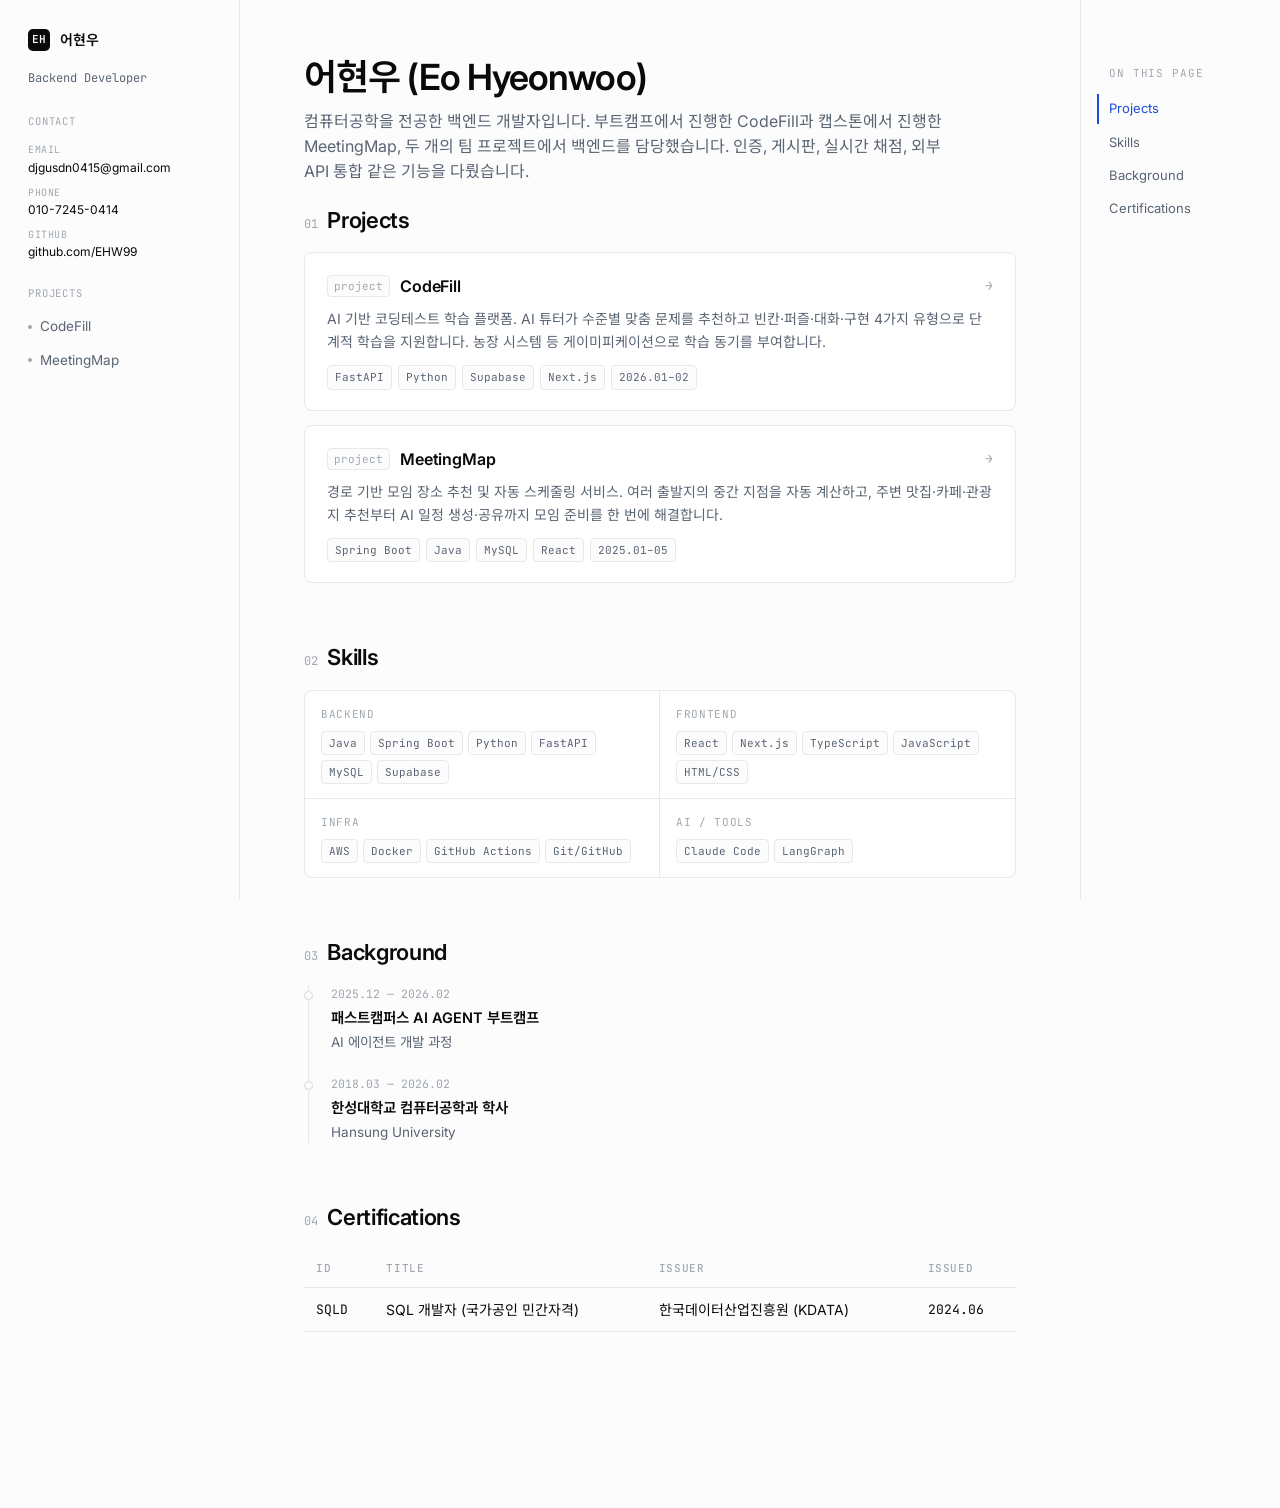
==== commit c8d734e9: "refactor: 사이드바 재구성 + 콘텐츠 정리 사이드바 - 그룹 (Getting started/Projects/Reference) 제거 → Contact + Projects 2" ====
--- a/index.html
+++ b/index.html
@@ -14,104 +14,52 @@
 
   <!-- ===================== SIDEBAR ===================== -->
   <aside class="sidebar">
-    <div class="sb-brand">
+    <a class="sb-brand" href="index.html">
       <div class="mark">EH</div>
       <div class="name">어현우</div>
-      <div class="ver">v2026.4</div>
-    </div>
+    </a>
+    <div class="sb-role">Backend Developer</div>
 
     <div class="sb-section">
-      <div class="sb-section-title">Getting started</div>
-      <ul class="sb-list">
-        <li><a class="sb-link active" href="#overview"><span class="dot"></span>Overview</a></li>
-        <li><a class="sb-link" href="#background"><span class="dot"></span>Background</a></li>
-        <li><a class="sb-link" href="#skills"><span class="dot"></span>Skills</a></li>
+      <div class="sb-section-title">Contact</div>
+      <ul class="sb-contact">
+        <li>
+          <span class="k">Email</span>
+          <span class="v"><a href="mailto:djgusdn0415@gmail.com">djgusdn0415@gmail.com</a></span>
+        </li>
+        <li>
+          <span class="k">Phone</span>
+          <span class="v">010-7245-0414</span>
+        </li>
+        <li>
+          <span class="k">GitHub</span>
+          <span class="v"><a href="https://github.com/EHW99" target="_blank" rel="noopener">github.com/EHW99</a></span>
+        </li>
       </ul>
     </div>
 
     <div class="sb-section">
       <div class="sb-section-title">Projects</div>
       <ul class="sb-list">
-        <li><a class="sb-link" href="#projects"><span class="dot"></span>Index</a></li>
-        <li><a class="sb-link sub" href="codefill.html">CodeFill</a></li>
-        <li><a class="sb-link sub" href="meetingmap.html">MeetingMap</a></li>
-      </ul>
-    </div>
-
-    <div class="sb-section">
-      <div class="sb-section-title">Reference</div>
-      <ul class="sb-list">
-        <li><a class="sb-link" href="#certifications"><span class="dot"></span>Certifications</a></li>
-        <li><a class="sb-link" href="#contact"><span class="dot"></span>Contact</a></li>
+        <li><a class="sb-link" href="codefill.html"><span class="dot"></span>CodeFill</a></li>
+        <li><a class="sb-link" href="meetingmap.html"><span class="dot"></span>MeetingMap</a></li>
       </ul>
     </div>
   </aside>
 
   <!-- ===================== MAIN ===================== -->
   <main class="main">
-    <nav class="breadcrumb">
-      <a href="#">reference</a>
-      <span class="sep">/</span>
-      <a href="#">people</a>
-      <span class="sep">/</span>
-      <span>eo-hyeonwoo</span>
-    </nav>
-
-    <h1 class="page-title">어현우 (Eo Hyeonwoo)</h1>
+<h1 class="page-title">어현우 (Eo Hyeonwoo)</h1>
     <p class="page-subtitle">
-      컴퓨터공학을 전공하고 AI 도구를 적극 활용하는 백엔드 개발자입니다.
-      Claude Code를 활용한 바이브 코딩으로 아이디어를 빠르게 구현하되,
-      생성된 코드의 동작 원리와 구조를 직접 검증하고 이해하는 과정을
-      중요하게 생각합니다.
+      컴퓨터공학을 전공한 백엔드 개발자입니다.
+      부트캠프에서 진행한 CodeFill과 캡스톤에서 진행한 MeetingMap,
+      두 개의 팀 프로젝트에서 백엔드를 담당했습니다.
+      인증, 게시판, 실시간 채점, 외부 API 통합 같은 기능을 다뤘습니다.
     </p>
-
-    <!-- ============ OVERVIEW ============ -->
-    <section class="section" id="overview">
-      <h2 class="section-h2"><span class="num">01</span>Overview</h2>
-      <p class="lead">
-        AI를 통해 다양한 구현 접근을 탐색하지만, 결과를 그대로 적용하기보다
-        동작 원리와 구조를 직접 검증하고 이해하는 과정을 중요하게 생각합니다.
-        백엔드 중심으로 인증·게시판·실시간 채점·게이미피케이션·외부 API 통합 등
-        다양한 도메인을 다뤄왔으며, 트러블슈팅 과정을 기록하고 공유하는 것을
-        좋아합니다.
-      </p>
-
-      <h3 class="section-h3" id="key-facts">Key facts</h3>
-      <div class="facts">
-        <div class="fact">
-          <div class="fact-key">Role</div>
-          <div class="fact-val">Backend Developer</div>
-        </div>
-        <div class="fact">
-          <div class="fact-key">Location</div>
-          <div class="fact-val">Seoul, KR <span style="color:var(--text-muted)">(KST, UTC+9)</span></div>
-        </div>
-        <div class="fact">
-          <div class="fact-key">Education</div>
-          <div class="fact-val">한성대학교 컴퓨터공학과</div>
-        </div>
-        <div class="fact">
-          <div class="fact-key">Primary stack</div>
-          <div class="fact-val"><span class="mono">Java · Spring · Python · FastAPI</span></div>
-        </div>
-        <div class="fact">
-          <div class="fact-key">Military</div>
-          <div class="fact-val">육군 병장 만기전역 <span style="color:var(--text-muted)" class="mono">2019.03–2020.10</span></div>
-        </div>
-        <div class="fact">
-          <div class="fact-key">Status</div>
-          <div class="fact-val">신입 개발자 채용에 지원 중</div>
-        </div>
-      </div>
-    </section>
 
     <!-- ============ PROJECTS ============ -->
     <section class="section" id="projects">
-      <h2 class="section-h2"><span class="num">02</span>Projects</h2>
-      <p class="lead secondary">
-        백엔드를 담당한 두 개의 주요 프로젝트입니다. 각 항목을 누르면
-        상세 레퍼런스 페이지로 이동합니다.
-      </p>
+      <h2 class="section-h2"><span class="num">01</span>Projects</h2>
 
       <a class="callout" href="codefill.html">
         <div class="callout-head">
@@ -154,38 +102,9 @@
       </a>
     </section>
 
-    <!-- ============ BACKGROUND ============ -->
-    <section class="section" id="background">
-      <h2 class="section-h2"><span class="num">03</span>Background</h2>
-      <p class="lead secondary">
-        학력·교육·병역을 시간 역순으로 정리했습니다. 날짜는 ISO year-month.
-      </p>
-
-      <div class="timeline">
-        <div class="tl-item">
-          <div class="tl-date">2025.12 — 2026.02</div>
-          <div class="tl-title">패스트캠퍼스 AI AGENT 부트캠프</div>
-          <div class="tl-org">AI 에이전트 개발 과정 · 2개월</div>
-        </div>
-        <div class="tl-item">
-          <div class="tl-date">2019.03 — 2020.10</div>
-          <div class="tl-title">육군 병장 만기전역</div>
-          <div class="tl-org">Republic of Korea Army</div>
-        </div>
-        <div class="tl-item">
-          <div class="tl-date">2018.03 — 2026.02</div>
-          <div class="tl-title">한성대학교 컴퓨터공학과 학사</div>
-          <div class="tl-org">Hansung University · Seoul</div>
-        </div>
-      </div>
-    </section>
-
     <!-- ============ SKILLS ============ -->
     <section class="section" id="skills">
-      <h2 class="section-h2"><span class="num">04</span>Skills</h2>
-      <p class="lead secondary">
-        프로젝트에서 직접 사용한 기술 스택입니다.
-      </p>
+      <h2 class="section-h2"><span class="num">02</span>Skills</h2>
 
       <div class="skills-grid">
         <div class="skill-cell">
@@ -219,22 +138,36 @@
           </div>
         </div>
         <div class="skill-cell">
-          <div class="skill-label">AI · 외부 API</div>
-          <div class="skill-items">
+          <div class="skill-label">AI / Tools</div>
+          <div class="skill-items">
+            <span class="chip">Claude Code</span>
             <span class="chip">LangGraph</span>
-            <span class="chip">OpenAI</span>
-            <span class="chip">Google Gemini</span>
-            <span class="chip">Judge0</span>
-            <span class="chip">Kakao</span>
-            <span class="chip">Tmap</span>
-          </div>
+          </div>
+        </div>
+      </div>
+    </section>
+
+    <!-- ============ BACKGROUND ============ -->
+    <section class="section" id="background">
+      <h2 class="section-h2"><span class="num">03</span>Background</h2>
+
+      <div class="timeline">
+        <div class="tl-item">
+          <div class="tl-date">2025.12 — 2026.02</div>
+          <div class="tl-title">패스트캠퍼스 AI AGENT 부트캠프</div>
+          <div class="tl-org">AI 에이전트 개발 과정</div>
+        </div>
+        <div class="tl-item">
+          <div class="tl-date">2018.03 — 2026.02</div>
+          <div class="tl-title">한성대학교 컴퓨터공학과 학사</div>
+          <div class="tl-org">Hansung University</div>
         </div>
       </div>
     </section>
 
     <!-- ============ CERTIFICATIONS ============ -->
     <section class="section" id="certifications">
-      <h2 class="section-h2"><span class="num">05</span>Certifications</h2>
+      <h2 class="section-h2"><span class="num">04</span>Certifications</h2>
       <table class="spec">
         <thead>
           <tr>
@@ -255,47 +188,16 @@
       </table>
     </section>
 
-    <!-- ============ CONTACT ============ -->
-    <section class="section" id="contact">
-      <h2 class="section-h2"><span class="num">06</span>Contact</h2>
-      <p class="lead secondary">
-        이메일로 우선 연락 부탁드립니다. 평일 기준 24시간 이내 회신드립니다.
-      </p>
-      <ul class="contact-list">
-        <li>
-          <span class="k">Email</span>
-          <span class="v"><a href="mailto:djgusdn0415@gmail.com">djgusdn0415@gmail.com</a></span>
-        </li>
-        <li>
-          <span class="k">Phone</span>
-          <span class="v"><span class="mono">010-7245-0414</span></span>
-        </li>
-        <li>
-          <span class="k">GitHub</span>
-          <span class="v"><a href="https://github.com/EHW99" target="_blank" rel="noopener">github.com/EHW99</a></span>
-        </li>
-      </ul>
-    </section>
-
-    <nav class="page-nav">
-      <a href="#" style="visibility:hidden"></a>
-      <a href="codefill.html" class="right">
-        <div class="dir">Next →</div>
-        <div class="ttl">CodeFill</div>
-      </a>
-    </nav>
   </main>
 
   <!-- ===================== RIGHT RAIL ===================== -->
   <aside class="rail">
     <div class="rail-title">On this page</div>
     <ul class="rail-list" id="rail">
-      <li><a class="rail-link active" href="#overview">Overview</a></li>
-      <li><a class="rail-link" href="#projects">Projects</a></li>
+      <li><a class="rail-link active" href="#projects">Projects</a></li>
+      <li><a class="rail-link" href="#skills">Skills</a></li>
       <li><a class="rail-link" href="#background">Background</a></li>
-      <li><a class="rail-link" href="#skills">Skills</a></li>
       <li><a class="rail-link" href="#certifications">Certifications</a></li>
-      <li><a class="rail-link" href="#contact">Contact</a></li>
     </ul>
   </aside>
 
--- a/styles.css
+++ b/styles.css
@@ -63,7 +63,11 @@
   align-items: center;
   gap: 10px;
   padding: 4px 8px 18px;
-}
+  color: var(--text);
+  text-decoration: none;
+}
+.sb-brand:hover { text-decoration: none; }
+.sb-brand:hover .name { color: var(--accent); }
 .sb-brand .mark {
   width: 22px; height: 22px;
   border-radius: 5px;
@@ -85,6 +89,58 @@
   font-family: var(--font-mono);
   font-size: 11px;
   color: var(--text-muted);
+}
+
+.sb-role {
+  padding: 0 8px 18px;
+  font-size: 12px;
+  color: var(--text-secondary);
+  font-family: var(--font-mono);
+  letter-spacing: 0;
+}
+
+.sb-contact {
+  list-style: none;
+  display: flex;
+  flex-direction: column;
+  gap: 8px;
+  padding: 4px 8px 0;
+}
+.sb-contact li {
+  display: flex;
+  flex-direction: column;
+  gap: 1px;
+}
+.sb-contact .k {
+  font-family: var(--font-mono);
+  font-size: 10px;
+  text-transform: uppercase;
+  letter-spacing: 0.06em;
+  color: var(--text-muted);
+}
+.sb-contact .v {
+  font-size: 12px;
+  color: var(--text);
+  word-break: break-all;
+  line-height: 1.4;
+}
+.sb-contact .v a { color: var(--text); }
+.sb-contact .v a:hover { color: var(--accent); text-decoration: none; }
+
+.sb-back {
+  margin-top: 24px;
+  padding: 8px;
+  border-top: 1px solid var(--border);
+  padding-top: 16px;
+}
+.sb-back a {
+  font-family: var(--font-mono);
+  font-size: 12px;
+  color: var(--text-muted);
+}
+.sb-back a:hover {
+  color: var(--accent);
+  text-decoration: none;
 }
 
 .sb-search {
@@ -600,7 +656,6 @@
   flex-shrink: 0;
 }
 .figure.arch { background: #ffffff; }
-.figure.arch img { padding: 24px; }
 
 /* timeline */
 .timeline { border-left: 1px solid var(--border); padding-left: 22px; margin-left: 4px; }
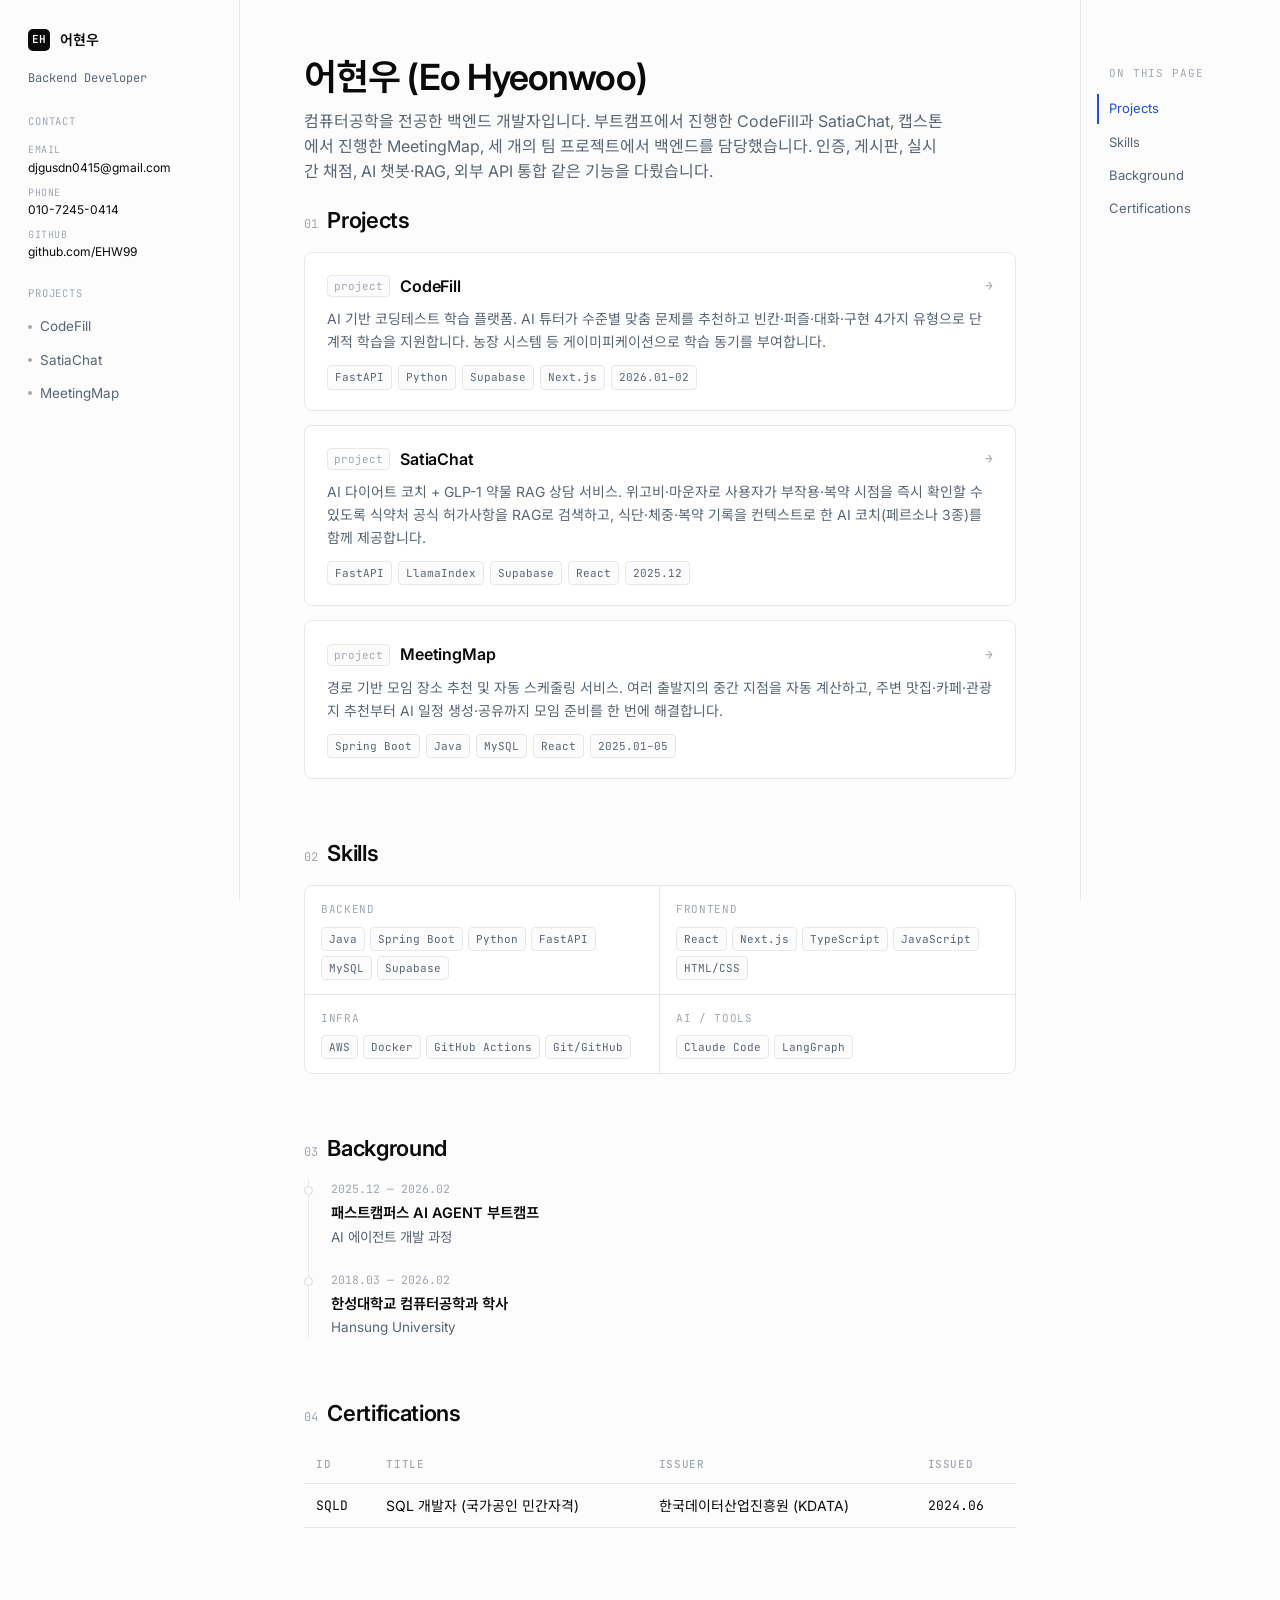
==== commit 7efd937b: "feat: SatiaChat 프로젝트 추가 + 콘텐츠 정리 SatiaChat 추가 - satiachat.html 신규 생성 (codefill/meetingmap과 동일 docs 구" ====
--- a/index.html
+++ b/index.html
@@ -42,6 +42,7 @@
       <div class="sb-section-title">Projects</div>
       <ul class="sb-list">
         <li><a class="sb-link" href="codefill.html"><span class="dot"></span>CodeFill</a></li>
+        <li><a class="sb-link" href="satiachat.html"><span class="dot"></span>SatiaChat</a></li>
         <li><a class="sb-link" href="meetingmap.html"><span class="dot"></span>MeetingMap</a></li>
       </ul>
     </div>
@@ -52,9 +53,9 @@
 <h1 class="page-title">어현우 (Eo Hyeonwoo)</h1>
     <p class="page-subtitle">
       컴퓨터공학을 전공한 백엔드 개발자입니다.
-      부트캠프에서 진행한 CodeFill과 캡스톤에서 진행한 MeetingMap,
-      두 개의 팀 프로젝트에서 백엔드를 담당했습니다.
-      인증, 게시판, 실시간 채점, 외부 API 통합 같은 기능을 다뤘습니다.
+      부트캠프에서 진행한 CodeFill과 SatiaChat, 캡스톤에서 진행한 MeetingMap,
+      세 개의 팀 프로젝트에서 백엔드를 담당했습니다.
+      인증, 게시판, 실시간 채점, AI 챗봇·RAG, 외부 API 통합 같은 기능을 다뤘습니다.
     </p>
 
     <!-- ============ PROJECTS ============ -->
@@ -78,6 +79,27 @@
           <span class="chip">Supabase</span>
           <span class="chip">Next.js</span>
           <span class="chip">2026.01–02</span>
+        </div>
+      </a>
+
+      <a class="callout" href="satiachat.html">
+        <div class="callout-head">
+          <span class="callout-tag">project</span>
+          <span class="callout-title">SatiaChat</span>
+          <span class="callout-arrow">→</span>
+        </div>
+        <p class="callout-summary">
+          AI 다이어트 코치 + GLP-1 약물 RAG 상담 서비스. 위고비·마운자로
+          사용자가 부작용·복약 시점을 즉시 확인할 수 있도록 식약처 공식
+          허가사항을 RAG로 검색하고, 식단·체중·복약 기록을 컨텍스트로 한
+          AI 코치(페르소나 3종)를 함께 제공합니다.
+        </p>
+        <div class="callout-meta">
+          <span class="chip">FastAPI</span>
+          <span class="chip">LlamaIndex</span>
+          <span class="chip">Supabase</span>
+          <span class="chip">React</span>
+          <span class="chip">2025.12</span>
         </div>
       </a>
 
--- a/styles.css
+++ b/styles.css
@@ -408,8 +408,8 @@
 }
 .dl-row {
   display: grid;
-  grid-template-columns: 200px 1fr;
-  gap: 24px;
+  grid-template-columns: 140px 1fr;
+  gap: 20px;
   padding: 14px 0;
   border-bottom: 1px solid var(--border);
 }
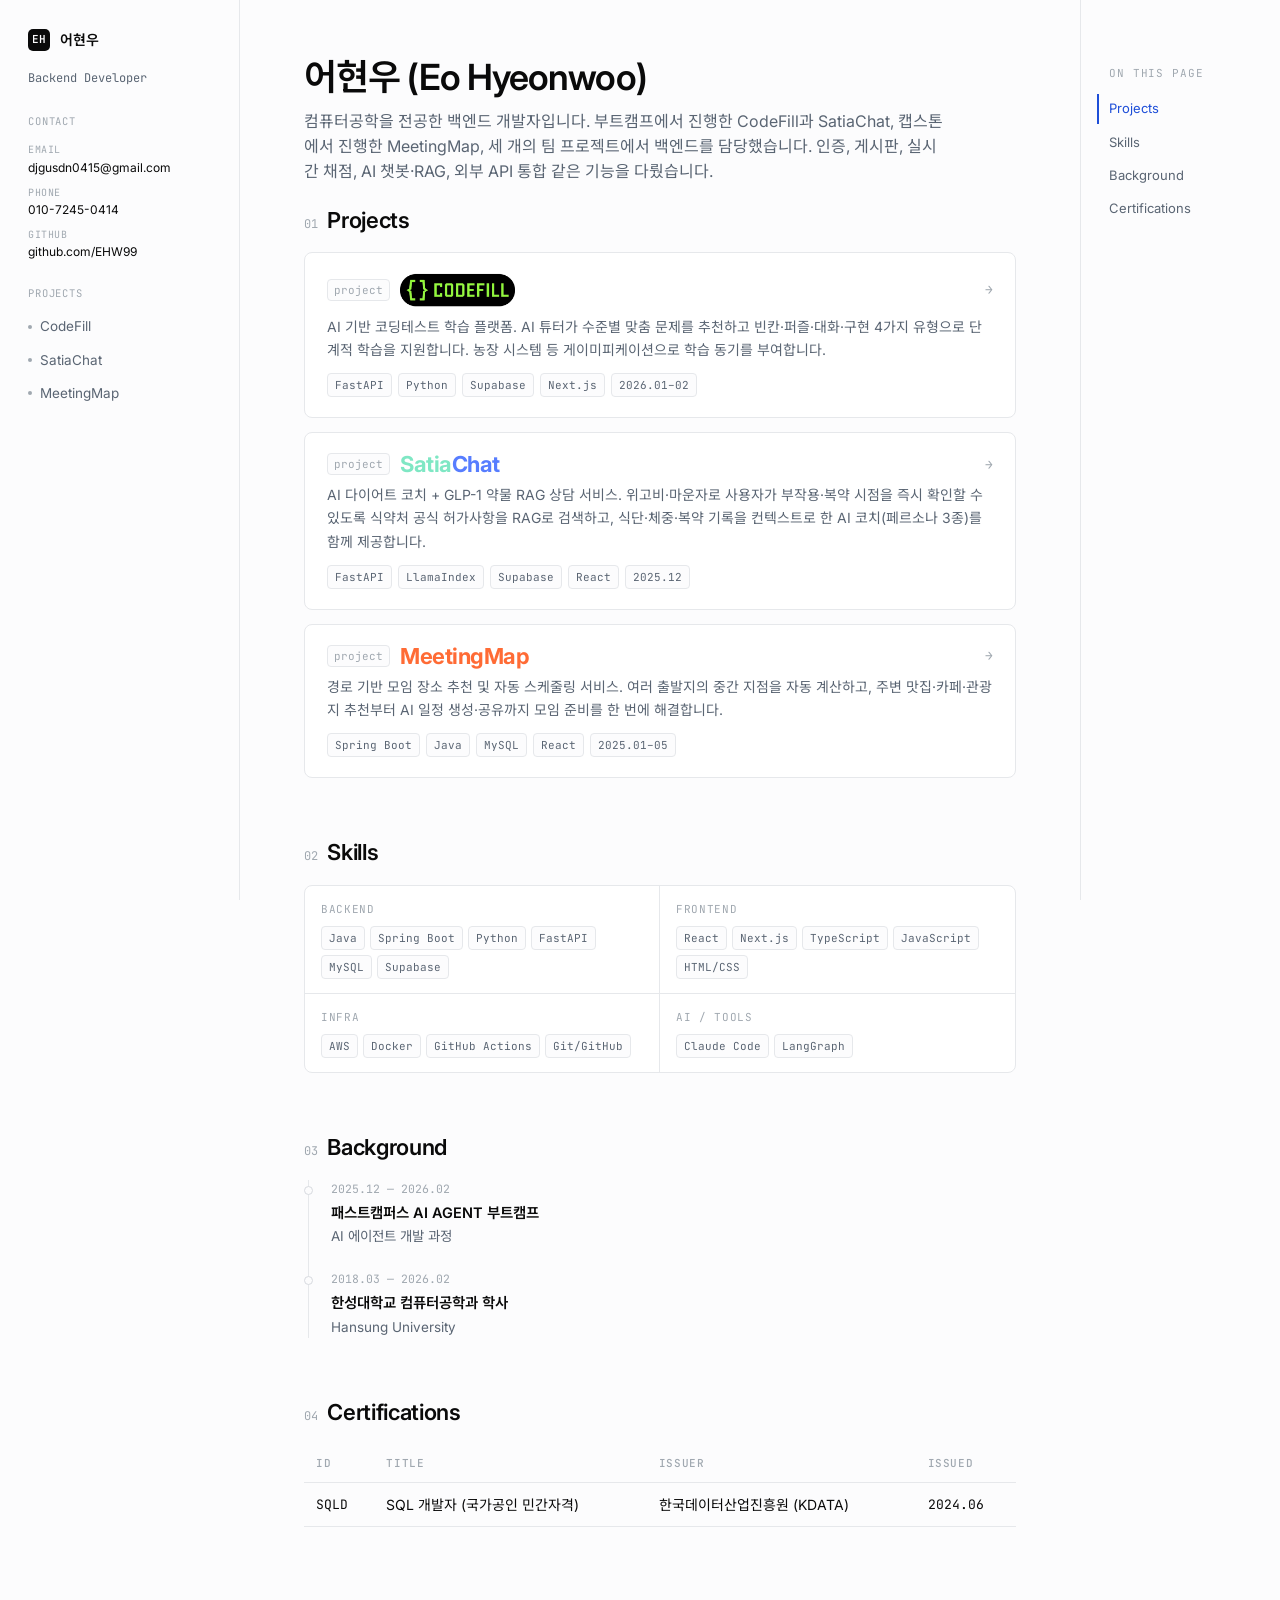
==== commit 493943f3: "feat: 프로젝트 카드/상세 페이지 로고·아이콘 적용 + 콘텐츠 정리 메인 페이지 (index.html) - 프로젝트 카드 타이틀을 텍스트→로고로 교체   - CodeFill: " ====
--- a/index.html
+++ b/index.html
@@ -65,7 +65,9 @@
       <a class="callout" href="codefill.html">
         <div class="callout-head">
           <span class="callout-tag">project</span>
-          <span class="callout-title">CodeFill</span>
+          <span class="callout-title">
+            <img class="callout-logo" src="assets/codefill-logo.png" alt="CodeFill" />
+          </span>
           <span class="callout-arrow">→</span>
         </div>
         <p class="callout-summary">
@@ -85,7 +87,9 @@
       <a class="callout" href="satiachat.html">
         <div class="callout-head">
           <span class="callout-tag">project</span>
-          <span class="callout-title">SatiaChat</span>
+          <span class="callout-title">
+            <span class="callout-logo-text"><span class="satia-mint">Satia</span><span class="satia-blue">Chat</span></span>
+          </span>
           <span class="callout-arrow">→</span>
         </div>
         <p class="callout-summary">
@@ -106,7 +110,9 @@
       <a class="callout" href="meetingmap.html">
         <div class="callout-head">
           <span class="callout-tag">project</span>
-          <span class="callout-title">MeetingMap</span>
+          <span class="callout-title">
+            <span class="callout-logo-text mm-orange">MeetingMap</span>
+          </span>
           <span class="callout-arrow">→</span>
         </div>
         <p class="callout-summary">
--- a/styles.css
+++ b/styles.css
@@ -246,6 +246,23 @@
   letter-spacing: -0.025em;
   margin-bottom: 10px;
 }
+.page-title-row {
+  display: flex;
+  align-items: center;
+  gap: 14px;
+  margin-bottom: 10px;
+}
+.page-title-row .page-title {
+  margin-bottom: 0;
+}
+.page-title-icon {
+  width: 44px;
+  height: 44px;
+  border-radius: 10px;
+  flex-shrink: 0;
+  display: block;
+}
+
 .page-subtitle {
   font-size: 16px;
   color: var(--text-secondary);
@@ -353,6 +370,41 @@
   background: #fbfcfd;
   text-decoration: none;
 }
+
+/* Title containing icon mark + logo image/text */
+.callout-title {
+  display: inline-flex;
+  align-items: center;
+  gap: 10px;
+}
+.callout-mark {
+  width: 30px;
+  height: 30px;
+  border-radius: 7px;
+  flex-shrink: 0;
+  display: block;
+}
+.callout-mark-lg {
+  width: 42px;
+  height: 42px;
+  border-radius: 9px;
+}
+.callout-logo {
+  height: 34px;
+  width: auto;
+  display: block;
+}
+.callout-logo-text {
+  font-size: 22px;
+  font-weight: 700;
+  letter-spacing: -0.02em;
+  line-height: 1;
+}
+.satia-mint { color: #7FE7C4; }
+.satia-blue { color: #577DFF; }
+.mm-orange { color: #FF6B35; }
+
+
 .callout-head {
   display: flex;
   align-items: center;
@@ -621,6 +673,55 @@
 }
 .skill-items {
   display: flex; flex-wrap: wrap; gap: 5px;
+}
+
+/* ---------- Lightbox ---------- */
+.figure img { cursor: zoom-in; }
+
+.lightbox-overlay {
+  position: fixed;
+  inset: 0;
+  background: rgba(10, 10, 10, 0.92);
+  display: none;
+  align-items: center;
+  justify-content: center;
+  z-index: 1000;
+  padding: 56px 40px;
+  cursor: zoom-out;
+  opacity: 0;
+  transition: opacity 0.18s ease;
+}
+.lightbox-overlay.open {
+  display: flex;
+  opacity: 1;
+}
+.lightbox-overlay img {
+  max-width: 100%;
+  max-height: 100%;
+  object-fit: contain;
+  border-radius: 4px;
+  box-shadow: 0 12px 60px rgba(0, 0, 0, 0.4);
+}
+.lightbox-close {
+  position: absolute;
+  top: 20px;
+  right: 20px;
+  width: 36px;
+  height: 36px;
+  border: none;
+  background: rgba(255, 255, 255, 0.08);
+  color: #fff;
+  font-size: 22px;
+  font-family: var(--font-mono);
+  line-height: 1;
+  border-radius: 50%;
+  cursor: pointer;
+  display: grid;
+  place-items: center;
+  transition: background 0.12s ease;
+}
+.lightbox-close:hover {
+  background: rgba(255, 255, 255, 0.16);
 }
 
 /* figure (docs-style screenshots) */
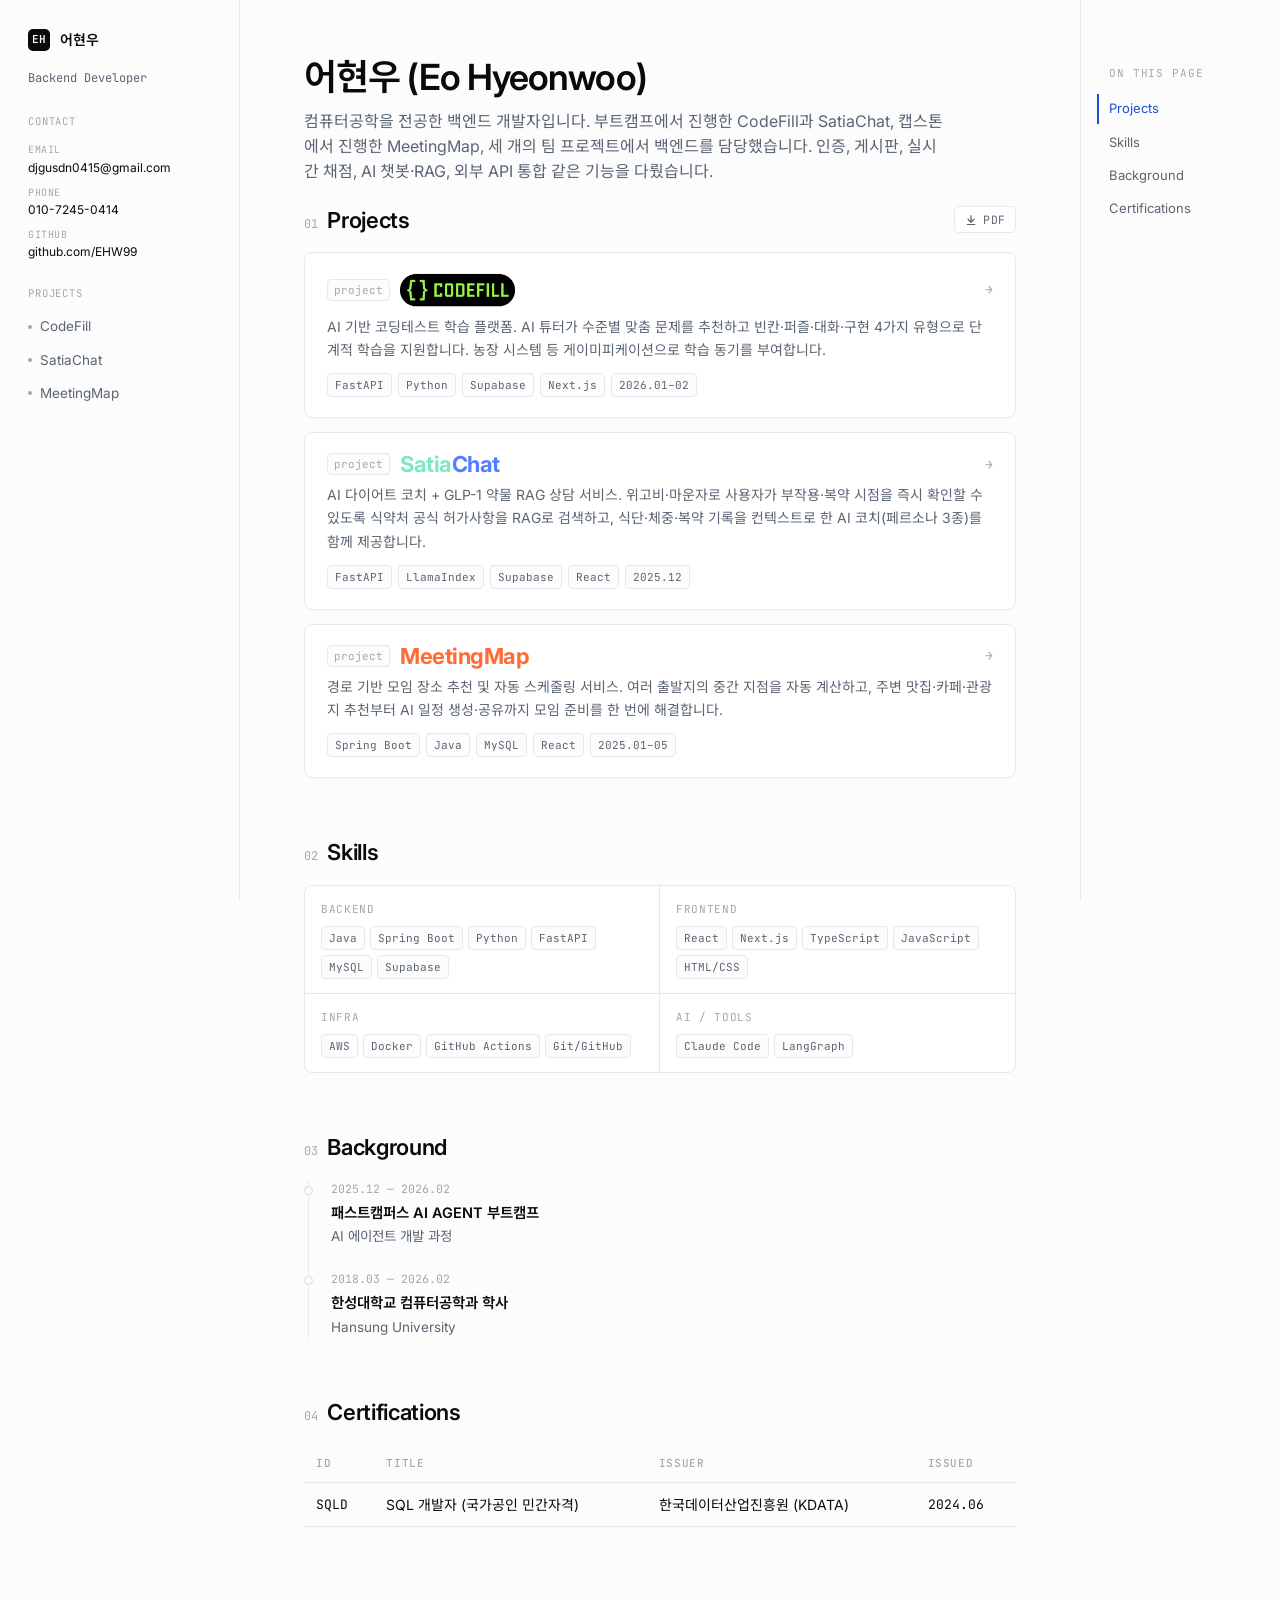
==== commit 8f472f64: "feat: PDF 다운로드 기능 추가 - 01 Projects 헤더에 PDF 트리거 버튼 + 모달 (체크박스로 프로젝트 선택) - window.print() + hidden ifr" ====
--- a/index.html
+++ b/index.html
@@ -7,7 +7,7 @@
 <link rel="preconnect" href="https://fonts.googleapis.com" />
 <link rel="preconnect" href="https://fonts.gstatic.com" crossorigin />
 <link href="https://fonts.googleapis.com/css2?family=Inter:wght@400;500;600;700&family=JetBrains+Mono:wght@400;500&family=Noto+Sans+KR:wght@400;500;600;700&display=swap" rel="stylesheet" />
-<link rel="stylesheet" href="styles.css?v=3" />
+<link rel="stylesheet" href="styles.css?v=4" />
 </head>
 <body>
 <div class="shell">
@@ -60,7 +60,15 @@
 
     <!-- ============ PROJECTS ============ -->
     <section class="section" id="projects">
-      <h2 class="section-h2"><span class="num">01</span>Projects</h2>
+      <div class="section-h2-row">
+        <h2 class="section-h2"><span class="num">01</span>Projects</h2>
+        <button type="button" class="pdf-trigger" id="open-pdf" aria-haspopup="dialog">
+          <svg width="12" height="12" viewBox="0 0 16 16" fill="none" stroke="currentColor" stroke-width="1.6" aria-hidden="true">
+            <path d="M8 2v9M4 7l4 4 4-4M3 14h10" stroke-linecap="round" stroke-linejoin="round"/>
+          </svg>
+          PDF
+        </button>
+      </div>
 
       <a class="callout" href="codefill.html">
         <div class="callout-head">
@@ -231,6 +239,33 @@
 
 </div>
 
+<!-- ===================== PDF EXPORT MODAL ===================== -->
+<div class="pdf-modal" id="pdf-modal" role="dialog" aria-modal="true" aria-labelledby="pdf-modal-title" aria-hidden="true">
+  <div class="pdf-modal-card" role="document">
+    <h3 class="pdf-modal-title" id="pdf-modal-title">PDF로 내보내기</h3>
+    <p class="pdf-modal-sub">포함할 프로젝트를 선택하세요. 인쇄 대화상자에서 <strong>PDF로 저장</strong>을 선택하면 됩니다.</p>
+    <div class="pdf-checkbox-list">
+      <label class="pdf-check">
+        <input type="checkbox" value="codefill" checked />
+        <span>CodeFill</span>
+      </label>
+      <label class="pdf-check">
+        <input type="checkbox" value="satiachat" checked />
+        <span>SatiaChat</span>
+      </label>
+      <label class="pdf-check">
+        <input type="checkbox" value="meetingmap" checked />
+        <span>MeetingMap</span>
+      </label>
+    </div>
+    <div class="pdf-modal-note">팁 — 인쇄 대화상자에서 <em>배경 그래픽</em>을 켜면 색상이 그대로 나와요.</div>
+    <div class="pdf-modal-actions">
+      <button type="button" class="pdf-btn secondary" id="pdf-cancel">Cancel</button>
+      <button type="button" class="pdf-btn primary" id="pdf-go">Download</button>
+    </div>
+  </div>
+</div>
+
 <script>
   (function () {
     const railLinks = Array.from(document.querySelectorAll('#rail .rail-link'));
@@ -265,6 +300,175 @@
 
     targets.forEach(t => io.observe(t));
   })();
+
+  // ============== PDF EXPORT ==============
+  (function () {
+    const TITLES = {
+      codefill: 'CodeFill',
+      satiachat: 'SatiaChat',
+      meetingmap: 'MeetingMap'
+    };
+
+    const trigger = document.getElementById('open-pdf');
+    const modal = document.getElementById('pdf-modal');
+    const cancelBtn = document.getElementById('pdf-cancel');
+    const goBtn = document.getElementById('pdf-go');
+    if (!trigger || !modal) return;
+
+    const openModal = () => {
+      modal.classList.add('open');
+      modal.setAttribute('aria-hidden', 'false');
+    };
+    const closeModal = () => {
+      modal.classList.remove('open');
+      modal.setAttribute('aria-hidden', 'true');
+    };
+
+    trigger.addEventListener('click', openModal);
+    cancelBtn.addEventListener('click', closeModal);
+    modal.addEventListener('click', e => {
+      if (e.target === modal) closeModal();
+    });
+    document.addEventListener('keydown', e => {
+      if (e.key === 'Escape' && modal.classList.contains('open')) closeModal();
+    });
+
+    goBtn.addEventListener('click', async () => {
+      const checks = modal.querySelectorAll('input[type="checkbox"]');
+      const selected = [];
+      checks.forEach(c => {
+        if (c.checked) selected.push(c.value);
+      });
+      if (selected.length === 0) {
+        alert('하나 이상의 프로젝트를 선택하세요.');
+        return;
+      }
+      goBtn.disabled = true;
+      const original = goBtn.textContent;
+      goBtn.textContent = 'Preparing…';
+      try {
+        await buildAndPrint(selected);
+      } catch (err) {
+        console.error(err);
+        alert('PDF 준비 중 오류가 발생했습니다. 콘솔을 확인해주세요.');
+      } finally {
+        goBtn.disabled = false;
+        goBtn.textContent = original;
+        closeModal();
+      }
+    });
+
+    async function buildAndPrint(keys) {
+      const docs = {};
+      for (const key of keys) {
+        const r = await fetch(`${key}.html`, { cache: 'no-cache' });
+        if (!r.ok) throw new Error(`Fetch ${key}.html failed: ${r.status}`);
+        const html = await r.text();
+        docs[key] = new DOMParser().parseFromString(html, 'text/html');
+      }
+
+      const baseHref = location.href.replace(/[^/]+$/, '');
+
+      const coverHtml = `
+        <section class="pdf-cover">
+          <div class="pdf-cover-inner">
+            <div class="pdf-cover-eyebrow">Portfolio · 2026</div>
+            <h1 class="pdf-cover-name">어현우</h1>
+            <p class="pdf-cover-role">Backend Developer</p>
+            <ul class="pdf-cover-meta">
+              <li><span class="k">Email</span><span class="v">djgusdn0415@gmail.com</span></li>
+              <li><span class="k">Phone</span><span class="v">010-7245-0414</span></li>
+              <li><span class="k">GitHub</span><span class="v">github.com/EHW99</span></li>
+            </ul>
+            <div class="pdf-toc">
+              <div class="pdf-toc-title">Contents</div>
+              <ol>
+                ${keys.map(k => `<li>${TITLES[k]}</li>`).join('')}
+              </ol>
+            </div>
+          </div>
+        </section>
+      `;
+
+      const projectsHtml = keys.map(key => {
+        const main = docs[key].querySelector('main.main');
+        if (!main) return '';
+        const clone = main.cloneNode(true);
+        clone.querySelectorAll('script').forEach(s => s.remove());
+        // Strip page-meta link bar (URLs reappear via @media print's a[href]:after)
+        return `<section class="pdf-project" data-project="${key}">${clone.innerHTML}</section>`;
+      }).join('');
+
+      const fullHtml = `<!doctype html>
+<html lang="ko">
+<head>
+<meta charset="utf-8" />
+<base href="${baseHref}" />
+<title>어현우 포트폴리오</title>
+<link rel="preconnect" href="https://fonts.googleapis.com" />
+<link rel="preconnect" href="https://fonts.gstatic.com" crossorigin />
+<link href="https://fonts.googleapis.com/css2?family=Inter:wght@400;500;600;700&family=JetBrains+Mono:wght@400;500&family=Noto+Sans+KR:wght@400;500;600;700&display=swap" rel="stylesheet" />
+<link rel="stylesheet" href="styles.css?v=4" />
+</head>
+<body class="pdf-mode">
+${coverHtml}
+${projectsHtml}
+</body>
+</html>`;
+
+      return new Promise((resolve) => {
+        const old = document.getElementById('pdf-frame');
+        if (old) old.remove();
+        const iframe = document.createElement('iframe');
+        iframe.id = 'pdf-frame';
+        iframe.setAttribute('aria-hidden', 'true');
+        iframe.style.cssText = 'position:fixed;left:-99999px;top:0;width:794px;height:1123px;border:0;visibility:hidden;';
+        document.body.appendChild(iframe);
+
+        const cdoc = iframe.contentDocument;
+        cdoc.open();
+        cdoc.write(fullHtml);
+        cdoc.close();
+
+        const waitAll = () => {
+          const fontsReady = (cdoc.fonts && cdoc.fonts.ready) ? cdoc.fonts.ready : Promise.resolve();
+          const imgs = Array.from(cdoc.images);
+          const imgsReady = Promise.all(imgs.map(img => {
+            if (img.complete && img.naturalWidth > 0) return Promise.resolve();
+            return new Promise(res => {
+              const done = () => res();
+              img.addEventListener('load', done, { once: true });
+              img.addEventListener('error', done, { once: true });
+            });
+          }));
+          return Promise.all([fontsReady, imgsReady]);
+        };
+
+        const fire = () => {
+          waitAll().then(() => {
+            // Allow layout to settle after fonts/images
+            setTimeout(() => {
+              try {
+                iframe.contentWindow.focus();
+                iframe.contentWindow.print();
+              } catch (e) {
+                console.error(e);
+              }
+              resolve();
+            }, 250);
+          });
+        };
+
+        if (cdoc.readyState === 'complete') {
+          fire();
+        } else {
+          iframe.addEventListener('load', fire, { once: true });
+          // Fallback in case load doesn't fire after document.write
+          setTimeout(fire, 1500);
+        }
+      });
+    }
+  })();
 </script>
 </body>
 </html>
--- a/styles.css
+++ b/styles.css
@@ -809,3 +809,483 @@
   .shell { grid-template-columns: 1fr; }
   .main { padding: 32px 24px 80px; }
 }
+
+/* ============ PDF EXPORT — Trigger button + Modal ============ */
+.section-h2-row {
+  display: flex;
+  align-items: center;
+  justify-content: space-between;
+  gap: 12px;
+  margin-bottom: 14px;
+}
+.section-h2-row .section-h2 {
+  margin-bottom: 0;
+}
+
+.pdf-trigger {
+  font-family: var(--font-mono);
+  font-size: 11.5px;
+  letter-spacing: 0.02em;
+  color: var(--text-secondary);
+  background: var(--surface);
+  border: 1px solid var(--border);
+  border-radius: 5px;
+  padding: 5px 10px;
+  cursor: pointer;
+  display: inline-flex;
+  align-items: center;
+  gap: 6px;
+  transition: border-color 0.12s ease, color 0.12s ease, background 0.12s ease;
+}
+.pdf-trigger:hover {
+  border-color: var(--border-strong);
+  color: var(--text);
+  background: var(--hover);
+}
+.pdf-trigger:active { transform: translateY(0.5px); }
+.pdf-trigger svg { display: block; }
+
+.pdf-modal {
+  position: fixed;
+  inset: 0;
+  background: rgba(10, 10, 10, 0.5);
+  backdrop-filter: blur(3px);
+  -webkit-backdrop-filter: blur(3px);
+  display: none;
+  align-items: center;
+  justify-content: center;
+  z-index: 1100;
+  padding: 24px;
+}
+.pdf-modal.open { display: flex; }
+
+.pdf-modal-card {
+  background: var(--surface);
+  border: 1px solid var(--border);
+  border-radius: 12px;
+  padding: 26px 26px 22px;
+  width: min(94vw, 440px);
+  box-shadow: 0 24px 60px -20px rgba(0, 0, 0, 0.25);
+  font-family: var(--font-sans);
+}
+
+.pdf-modal-title {
+  font-size: 16px;
+  font-weight: 600;
+  margin: 0 0 6px;
+  letter-spacing: -0.01em;
+}
+.pdf-modal-sub {
+  font-size: 13px;
+  color: var(--text-secondary);
+  line-height: 1.6;
+  margin: 0 0 18px;
+}
+.pdf-modal-sub strong { color: var(--text); font-weight: 600; }
+
+.pdf-checkbox-list {
+  display: flex;
+  flex-direction: column;
+  gap: 8px;
+  margin-bottom: 14px;
+}
+.pdf-check {
+  display: flex;
+  align-items: center;
+  gap: 10px;
+  padding: 9px 12px;
+  border: 1px solid var(--border);
+  border-radius: 7px;
+  cursor: pointer;
+  font-size: 13.5px;
+  color: var(--text);
+  user-select: none;
+  transition: border-color 0.1s ease, background 0.1s ease;
+}
+.pdf-check:hover { border-color: var(--border-strong); background: var(--hover); }
+.pdf-check input {
+  margin: 0;
+  width: 14px;
+  height: 14px;
+  accent-color: var(--accent);
+  cursor: pointer;
+}
+.pdf-check.appendix {
+  border-style: dashed;
+  background: var(--bg);
+  font-size: 13px;
+  color: var(--text-secondary);
+}
+
+.pdf-modal-note {
+  font-size: 11.5px;
+  color: var(--text-muted);
+  line-height: 1.5;
+  margin-bottom: 14px;
+  padding: 8px 10px;
+  background: var(--bg);
+  border-left: 2px solid var(--border-strong);
+  border-radius: 0 4px 4px 0;
+}
+.pdf-modal-note em {
+  font-style: normal;
+  color: var(--text-secondary);
+  font-weight: 500;
+}
+
+.pdf-modal-actions {
+  display: flex;
+  gap: 8px;
+  justify-content: flex-end;
+}
+.pdf-btn {
+  font-family: var(--font-sans);
+  font-size: 13px;
+  font-weight: 500;
+  padding: 7px 14px;
+  border-radius: 6px;
+  cursor: pointer;
+  border: 1px solid transparent;
+  transition: background 0.1s ease, border-color 0.1s ease, color 0.1s ease;
+}
+.pdf-btn.secondary {
+  background: var(--surface);
+  border-color: var(--border);
+  color: var(--text-secondary);
+}
+.pdf-btn.secondary:hover { border-color: var(--border-strong); color: var(--text); }
+.pdf-btn.primary { background: var(--text); color: var(--bg); }
+.pdf-btn.primary:hover { background: #1a1a1a; }
+.pdf-btn:disabled { opacity: 0.5; cursor: not-allowed; }
+
+/* ============ PDF MODE — @media print ============ */
+@media print {
+  @page {
+    size: A4;
+    margin: 18mm 16mm;
+  }
+
+  body.pdf-mode {
+    background: #ffffff !important;
+    color: #111 !important;
+    font-family: var(--font-sans);
+    font-size: 10.5pt;
+    line-height: 1.55;
+    margin: 0;
+    padding: 0;
+    word-break: keep-all;
+    overflow-wrap: break-word;
+    -webkit-print-color-adjust: exact;
+    print-color-adjust: exact;
+  }
+
+  /* Reset shell containers (iframe doc has no shell, but defensive) */
+  body.pdf-mode .shell { display: block; max-width: none; margin: 0; padding: 0; }
+  body.pdf-mode .main { padding: 0; max-width: none; width: auto; }
+
+  /* Hide chrome */
+  body.pdf-mode .sidebar,
+  body.pdf-mode .rail,
+  body.pdf-mode .sb-back,
+  body.pdf-mode .lightbox-overlay,
+  body.pdf-mode .pdf-modal,
+  body.pdf-mode #pdf-frame,
+  body.pdf-mode .pdf-trigger,
+  body.pdf-mode .section-h2-row > .pdf-trigger,
+  body.pdf-mode .callout-arrow,
+  body.pdf-mode .page-nav,
+  body.pdf-mode .breadcrumb { display: none !important; }
+
+  /* Cover page */
+  body.pdf-mode .pdf-cover {
+    page-break-after: always;
+    break-after: page;
+    min-height: calc(100vh - 4mm);
+    display: flex;
+    flex-direction: column;
+    justify-content: center;
+  }
+  body.pdf-mode .pdf-cover-inner { max-width: 130mm; }
+  body.pdf-mode .pdf-cover-eyebrow {
+    font-family: var(--font-mono);
+    font-size: 9pt;
+    color: #6b7280;
+    letter-spacing: 0.08em;
+    text-transform: uppercase;
+    margin: 0 0 10pt;
+  }
+  body.pdf-mode .pdf-cover-name {
+    font-size: 36pt;
+    font-weight: 700;
+    letter-spacing: -0.025em;
+    margin: 0 0 4pt;
+    color: #0a0a0a;
+  }
+  body.pdf-mode .pdf-cover-role {
+    font-size: 13pt;
+    color: #4b5563;
+    margin: 0 0 22pt;
+  }
+  body.pdf-mode .pdf-cover-meta {
+    list-style: none;
+    margin: 0 0 26pt;
+    display: grid;
+    grid-template-columns: 60pt 1fr;
+    gap: 4pt 14pt;
+    border-top: 0.5pt solid #d6d9de;
+    border-bottom: 0.5pt solid #d6d9de;
+    padding: 10pt 0;
+  }
+  body.pdf-mode .pdf-cover-meta li { display: contents; }
+  body.pdf-mode .pdf-cover-meta .k {
+    font-family: var(--font-mono);
+    font-size: 8.5pt;
+    text-transform: uppercase;
+    letter-spacing: 0.06em;
+    color: #6b7280;
+    align-self: center;
+  }
+  body.pdf-mode .pdf-cover-meta .v {
+    font-size: 10pt;
+    color: #111;
+    align-self: center;
+  }
+  body.pdf-mode .pdf-toc-title {
+    font-family: var(--font-mono);
+    font-size: 8.5pt;
+    text-transform: uppercase;
+    letter-spacing: 0.08em;
+    color: #6b7280;
+    margin: 0 0 6pt;
+  }
+  body.pdf-mode .pdf-toc ol {
+    margin: 0;
+    padding-left: 16pt;
+    font-size: 11pt;
+    color: #1a1a1a;
+  }
+  body.pdf-mode .pdf-toc li { margin: 0 0 3pt; }
+
+  /* Project / appendix sections — new page */
+  body.pdf-mode .pdf-project,
+  body.pdf-mode .pdf-appendix {
+    page-break-before: always;
+    break-before: page;
+  }
+
+  /* Avoid breaks inside critical blocks */
+  body.pdf-mode .callout,
+  body.pdf-mode .figure,
+  body.pdf-mode figure,
+  body.pdf-mode .facts,
+  body.pdf-mode .fact,
+  body.pdf-mode .skill-cell,
+  body.pdf-mode .tl-item,
+  body.pdf-mode .ts-item,
+  body.pdf-mode .dl-row,
+  body.pdf-mode .contact-list li,
+  body.pdf-mode table.spec tr {
+    page-break-inside: avoid;
+    break-inside: avoid;
+  }
+  body.pdf-mode h1,
+  body.pdf-mode h2,
+  body.pdf-mode h3,
+  body.pdf-mode .section-h2 {
+    page-break-after: avoid;
+    break-after: avoid-page;
+  }
+
+  /* Project header */
+  body.pdf-mode .pdf-project .page-title-row {
+    margin: 0 0 6pt;
+    gap: 8pt;
+  }
+  body.pdf-mode .pdf-project .page-title-icon {
+    width: 22pt;
+    height: 22pt;
+    border-radius: 5pt;
+  }
+
+  /* Typography */
+  body.pdf-mode h1.page-title {
+    font-size: 20pt;
+    margin: 0 0 6pt;
+    letter-spacing: -0.02em;
+    color: #0a0a0a;
+  }
+  body.pdf-mode .page-subtitle {
+    font-size: 10.5pt;
+    color: #4b5563;
+    line-height: 1.55;
+    margin: 0 0 10pt;
+    max-width: none;
+  }
+  body.pdf-mode .page-meta {
+    font-size: 9pt;
+    margin: 0 0 14pt;
+    padding-bottom: 8pt;
+    border-bottom: 0.5pt solid #d6d9de;
+  }
+  body.pdf-mode .page-meta .pill {
+    border: 0.5pt solid #d6d9de;
+    padding: 1pt 6pt;
+    background: #ffffff;
+  }
+  body.pdf-mode .section { margin-bottom: 18pt; }
+  body.pdf-mode .section-h2 {
+    font-size: 13pt;
+    margin: 0 0 8pt;
+    color: #0a0a0a;
+  }
+  body.pdf-mode .section-h2 .num { font-size: 8.5pt; color: #9ca3af; }
+  body.pdf-mode .section-h3 { font-size: 11pt; margin: 12pt 0 5pt; }
+  body.pdf-mode .lead { font-size: 10.5pt; line-height: 1.6; margin-bottom: 7pt; }
+  body.pdf-mode p { max-width: none; }
+
+  /* Images — strict size cap so single image never bleeds across pages */
+  body.pdf-mode img { max-width: 100%; height: auto; }
+  body.pdf-mode .figure {
+    margin: 0 0 10pt;
+    border: 0.5pt solid #d6d9de;
+    border-radius: 4pt;
+    overflow: hidden;
+    page-break-inside: avoid;
+    break-inside: avoid;
+  }
+  body.pdf-mode .figure img {
+    width: 100%;
+    max-height: 110mm;
+    object-fit: contain;
+    display: block;
+    cursor: default;
+  }
+  body.pdf-mode .figure.arch img { max-height: 130mm; }
+  body.pdf-mode .figure-caption {
+    padding: 4pt 8pt;
+    font-size: 8.5pt;
+    color: #4b5563;
+    border-top: 0.5pt solid #d6d9de;
+    background: #fafafa !important;
+  }
+  body.pdf-mode .figure-caption .label { font-size: 8pt; color: #9ca3af; }
+
+  /* Facts grid */
+  body.pdf-mode .facts { border: 0.5pt solid #d6d9de; border-radius: 4pt; }
+  body.pdf-mode .fact {
+    padding: 8pt 10pt;
+    border-right: 0.5pt solid #d6d9de;
+    border-bottom: 0.5pt solid #d6d9de;
+  }
+  body.pdf-mode .fact-key { font-size: 8pt; margin-bottom: 2pt; color: #6b7280; }
+  body.pdf-mode .fact-val { font-size: 10pt; }
+  body.pdf-mode .fact-val .mono { font-size: 9.5pt; }
+
+  /* Tables */
+  body.pdf-mode table.spec { font-size: 9.5pt; width: 100%; }
+  body.pdf-mode table.spec th,
+  body.pdf-mode table.spec td {
+    padding: 5pt 8pt;
+    border-bottom: 0.5pt solid #d6d9de;
+  }
+  body.pdf-mode table.spec th {
+    font-size: 8pt;
+    background: #f5f6f8 !important;
+    color: #6b7280;
+  }
+  body.pdf-mode table.spec td.mono { font-size: 9pt; }
+
+  /* Definition list */
+  body.pdf-mode .dl-row {
+    grid-template-columns: 90pt 1fr;
+    gap: 12pt;
+    padding: 6pt 0;
+    border-bottom: 0.5pt solid #d6d9de;
+  }
+  body.pdf-mode .dl-key { font-size: 9.5pt; color: #4b5563; }
+  body.pdf-mode .dl-val { font-size: 10pt; line-height: 1.55; }
+
+  /* Troubleshooting */
+  body.pdf-mode .ts-item {
+    padding: 10pt 0;
+    grid-template-columns: 32pt 1fr;
+    gap: 10pt;
+    border-bottom: 0.5pt solid #d6d9de;
+  }
+  body.pdf-mode .ts-anchor { font-size: 10pt; color: #9ca3af; }
+  body.pdf-mode .ts-title { font-size: 11pt; margin-bottom: 4pt; }
+  body.pdf-mode .ts-body { font-size: 10pt; line-height: 1.6; color: #1a1a1a; }
+
+  /* Skills (appendix) */
+  body.pdf-mode .skills-grid { border: 0.5pt solid #d6d9de; border-radius: 4pt; }
+  body.pdf-mode .skill-cell {
+    padding: 8pt 10pt;
+    border-right: 0.5pt solid #d6d9de;
+    border-bottom: 0.5pt solid #d6d9de;
+  }
+  body.pdf-mode .skill-label { font-size: 8pt; margin-bottom: 5pt; }
+  body.pdf-mode .chip {
+    font-size: 8.5pt;
+    padding: 1pt 5pt;
+    border: 0.5pt solid #d6d9de;
+    background: #f5f6f8 !important;
+  }
+
+  /* Timeline (appendix) */
+  body.pdf-mode .timeline { padding-left: 14pt; border-left: 0.5pt solid #d6d9de; }
+  body.pdf-mode .tl-item { padding-bottom: 10pt; }
+  body.pdf-mode .tl-item::before { left: -18pt; width: 6pt; height: 6pt; }
+  body.pdf-mode .tl-date { font-size: 8.5pt; }
+  body.pdf-mode .tl-title { font-size: 10.5pt; }
+  body.pdf-mode .tl-org { font-size: 9.5pt; }
+
+  /* Contact list */
+  body.pdf-mode .contact-list li {
+    grid-template-columns: 70pt 1fr;
+    padding: 5pt 0;
+    border-bottom: 0.5pt solid #d6d9de;
+  }
+  body.pdf-mode .contact-list .k { font-size: 8.5pt; }
+  body.pdf-mode .contact-list .v { font-size: 10pt; }
+
+  /* Callout (project main-page cards if printed) */
+  body.pdf-mode .callout {
+    background: #ffffff !important;
+    border: 0.5pt solid #d6d9de !important;
+    padding: 10pt 12pt;
+    margin-bottom: 8pt;
+    color: #111 !important;
+  }
+  body.pdf-mode .callout-summary { font-size: 10pt; color: #4b5563; }
+
+  /* Code */
+  body.pdf-mode code.inline {
+    font-family: var(--font-mono);
+    font-size: 9pt;
+    background: #f5f6f8 !important;
+    padding: 0.5pt 4pt;
+    border: 0.5pt solid #d6d9de;
+  }
+
+  /* Show full URLs after links (printable references) */
+  body.pdf-mode a[href^="http"]::after,
+  body.pdf-mode a[href^="mailto:"]::after {
+    content: " (" attr(href) ")";
+    font-family: var(--font-mono);
+    font-size: 8pt;
+    color: #6b7280;
+    word-break: break-all;
+  }
+  /* Suppress URL-after where text already IS the URL */
+  body.pdf-mode .contact-list a::after,
+  body.pdf-mode .pdf-cover-meta a::after,
+  body.pdf-mode .page-meta a::after { content: ""; }
+  /* Suppress for whole-card / brand links */
+  body.pdf-mode a.callout::after,
+  body.pdf-mode a.sb-brand::after { content: ""; }
+
+  /* Brand colors — slightly desaturated for paper */
+  body.pdf-mode .satia-mint { color: #2ba17a !important; }
+  body.pdf-mode .satia-blue { color: #2940a8 !important; }
+  body.pdf-mode .mm-orange { color: #c44a18 !important; }
+}
--- a/styles.css
+++ b/styles.css
@@ -809,3 +809,483 @@
   .shell { grid-template-columns: 1fr; }
   .main { padding: 32px 24px 80px; }
 }
+
+/* ============ PDF EXPORT — Trigger button + Modal ============ */
+.section-h2-row {
+  display: flex;
+  align-items: center;
+  justify-content: space-between;
+  gap: 12px;
+  margin-bottom: 14px;
+}
+.section-h2-row .section-h2 {
+  margin-bottom: 0;
+}
+
+.pdf-trigger {
+  font-family: var(--font-mono);
+  font-size: 11.5px;
+  letter-spacing: 0.02em;
+  color: var(--text-secondary);
+  background: var(--surface);
+  border: 1px solid var(--border);
+  border-radius: 5px;
+  padding: 5px 10px;
+  cursor: pointer;
+  display: inline-flex;
+  align-items: center;
+  gap: 6px;
+  transition: border-color 0.12s ease, color 0.12s ease, background 0.12s ease;
+}
+.pdf-trigger:hover {
+  border-color: var(--border-strong);
+  color: var(--text);
+  background: var(--hover);
+}
+.pdf-trigger:active { transform: translateY(0.5px); }
+.pdf-trigger svg { display: block; }
+
+.pdf-modal {
+  position: fixed;
+  inset: 0;
+  background: rgba(10, 10, 10, 0.5);
+  backdrop-filter: blur(3px);
+  -webkit-backdrop-filter: blur(3px);
+  display: none;
+  align-items: center;
+  justify-content: center;
+  z-index: 1100;
+  padding: 24px;
+}
+.pdf-modal.open { display: flex; }
+
+.pdf-modal-card {
+  background: var(--surface);
+  border: 1px solid var(--border);
+  border-radius: 12px;
+  padding: 26px 26px 22px;
+  width: min(94vw, 440px);
+  box-shadow: 0 24px 60px -20px rgba(0, 0, 0, 0.25);
+  font-family: var(--font-sans);
+}
+
+.pdf-modal-title {
+  font-size: 16px;
+  font-weight: 600;
+  margin: 0 0 6px;
+  letter-spacing: -0.01em;
+}
+.pdf-modal-sub {
+  font-size: 13px;
+  color: var(--text-secondary);
+  line-height: 1.6;
+  margin: 0 0 18px;
+}
+.pdf-modal-sub strong { color: var(--text); font-weight: 600; }
+
+.pdf-checkbox-list {
+  display: flex;
+  flex-direction: column;
+  gap: 8px;
+  margin-bottom: 14px;
+}
+.pdf-check {
+  display: flex;
+  align-items: center;
+  gap: 10px;
+  padding: 9px 12px;
+  border: 1px solid var(--border);
+  border-radius: 7px;
+  cursor: pointer;
+  font-size: 13.5px;
+  color: var(--text);
+  user-select: none;
+  transition: border-color 0.1s ease, background 0.1s ease;
+}
+.pdf-check:hover { border-color: var(--border-strong); background: var(--hover); }
+.pdf-check input {
+  margin: 0;
+  width: 14px;
+  height: 14px;
+  accent-color: var(--accent);
+  cursor: pointer;
+}
+.pdf-check.appendix {
+  border-style: dashed;
+  background: var(--bg);
+  font-size: 13px;
+  color: var(--text-secondary);
+}
+
+.pdf-modal-note {
+  font-size: 11.5px;
+  color: var(--text-muted);
+  line-height: 1.5;
+  margin-bottom: 14px;
+  padding: 8px 10px;
+  background: var(--bg);
+  border-left: 2px solid var(--border-strong);
+  border-radius: 0 4px 4px 0;
+}
+.pdf-modal-note em {
+  font-style: normal;
+  color: var(--text-secondary);
+  font-weight: 500;
+}
+
+.pdf-modal-actions {
+  display: flex;
+  gap: 8px;
+  justify-content: flex-end;
+}
+.pdf-btn {
+  font-family: var(--font-sans);
+  font-size: 13px;
+  font-weight: 500;
+  padding: 7px 14px;
+  border-radius: 6px;
+  cursor: pointer;
+  border: 1px solid transparent;
+  transition: background 0.1s ease, border-color 0.1s ease, color 0.1s ease;
+}
+.pdf-btn.secondary {
+  background: var(--surface);
+  border-color: var(--border);
+  color: var(--text-secondary);
+}
+.pdf-btn.secondary:hover { border-color: var(--border-strong); color: var(--text); }
+.pdf-btn.primary { background: var(--text); color: var(--bg); }
+.pdf-btn.primary:hover { background: #1a1a1a; }
+.pdf-btn:disabled { opacity: 0.5; cursor: not-allowed; }
+
+/* ============ PDF MODE — @media print ============ */
+@media print {
+  @page {
+    size: A4;
+    margin: 18mm 16mm;
+  }
+
+  body.pdf-mode {
+    background: #ffffff !important;
+    color: #111 !important;
+    font-family: var(--font-sans);
+    font-size: 10.5pt;
+    line-height: 1.55;
+    margin: 0;
+    padding: 0;
+    word-break: keep-all;
+    overflow-wrap: break-word;
+    -webkit-print-color-adjust: exact;
+    print-color-adjust: exact;
+  }
+
+  /* Reset shell containers (iframe doc has no shell, but defensive) */
+  body.pdf-mode .shell { display: block; max-width: none; margin: 0; padding: 0; }
+  body.pdf-mode .main { padding: 0; max-width: none; width: auto; }
+
+  /* Hide chrome */
+  body.pdf-mode .sidebar,
+  body.pdf-mode .rail,
+  body.pdf-mode .sb-back,
+  body.pdf-mode .lightbox-overlay,
+  body.pdf-mode .pdf-modal,
+  body.pdf-mode #pdf-frame,
+  body.pdf-mode .pdf-trigger,
+  body.pdf-mode .section-h2-row > .pdf-trigger,
+  body.pdf-mode .callout-arrow,
+  body.pdf-mode .page-nav,
+  body.pdf-mode .breadcrumb { display: none !important; }
+
+  /* Cover page */
+  body.pdf-mode .pdf-cover {
+    page-break-after: always;
+    break-after: page;
+    min-height: calc(100vh - 4mm);
+    display: flex;
+    flex-direction: column;
+    justify-content: center;
+  }
+  body.pdf-mode .pdf-cover-inner { max-width: 130mm; }
+  body.pdf-mode .pdf-cover-eyebrow {
+    font-family: var(--font-mono);
+    font-size: 9pt;
+    color: #6b7280;
+    letter-spacing: 0.08em;
+    text-transform: uppercase;
+    margin: 0 0 10pt;
+  }
+  body.pdf-mode .pdf-cover-name {
+    font-size: 36pt;
+    font-weight: 700;
+    letter-spacing: -0.025em;
+    margin: 0 0 4pt;
+    color: #0a0a0a;
+  }
+  body.pdf-mode .pdf-cover-role {
+    font-size: 13pt;
+    color: #4b5563;
+    margin: 0 0 22pt;
+  }
+  body.pdf-mode .pdf-cover-meta {
+    list-style: none;
+    margin: 0 0 26pt;
+    display: grid;
+    grid-template-columns: 60pt 1fr;
+    gap: 4pt 14pt;
+    border-top: 0.5pt solid #d6d9de;
+    border-bottom: 0.5pt solid #d6d9de;
+    padding: 10pt 0;
+  }
+  body.pdf-mode .pdf-cover-meta li { display: contents; }
+  body.pdf-mode .pdf-cover-meta .k {
+    font-family: var(--font-mono);
+    font-size: 8.5pt;
+    text-transform: uppercase;
+    letter-spacing: 0.06em;
+    color: #6b7280;
+    align-self: center;
+  }
+  body.pdf-mode .pdf-cover-meta .v {
+    font-size: 10pt;
+    color: #111;
+    align-self: center;
+  }
+  body.pdf-mode .pdf-toc-title {
+    font-family: var(--font-mono);
+    font-size: 8.5pt;
+    text-transform: uppercase;
+    letter-spacing: 0.08em;
+    color: #6b7280;
+    margin: 0 0 6pt;
+  }
+  body.pdf-mode .pdf-toc ol {
+    margin: 0;
+    padding-left: 16pt;
+    font-size: 11pt;
+    color: #1a1a1a;
+  }
+  body.pdf-mode .pdf-toc li { margin: 0 0 3pt; }
+
+  /* Project / appendix sections — new page */
+  body.pdf-mode .pdf-project,
+  body.pdf-mode .pdf-appendix {
+    page-break-before: always;
+    break-before: page;
+  }
+
+  /* Avoid breaks inside critical blocks */
+  body.pdf-mode .callout,
+  body.pdf-mode .figure,
+  body.pdf-mode figure,
+  body.pdf-mode .facts,
+  body.pdf-mode .fact,
+  body.pdf-mode .skill-cell,
+  body.pdf-mode .tl-item,
+  body.pdf-mode .ts-item,
+  body.pdf-mode .dl-row,
+  body.pdf-mode .contact-list li,
+  body.pdf-mode table.spec tr {
+    page-break-inside: avoid;
+    break-inside: avoid;
+  }
+  body.pdf-mode h1,
+  body.pdf-mode h2,
+  body.pdf-mode h3,
+  body.pdf-mode .section-h2 {
+    page-break-after: avoid;
+    break-after: avoid-page;
+  }
+
+  /* Project header */
+  body.pdf-mode .pdf-project .page-title-row {
+    margin: 0 0 6pt;
+    gap: 8pt;
+  }
+  body.pdf-mode .pdf-project .page-title-icon {
+    width: 22pt;
+    height: 22pt;
+    border-radius: 5pt;
+  }
+
+  /* Typography */
+  body.pdf-mode h1.page-title {
+    font-size: 20pt;
+    margin: 0 0 6pt;
+    letter-spacing: -0.02em;
+    color: #0a0a0a;
+  }
+  body.pdf-mode .page-subtitle {
+    font-size: 10.5pt;
+    color: #4b5563;
+    line-height: 1.55;
+    margin: 0 0 10pt;
+    max-width: none;
+  }
+  body.pdf-mode .page-meta {
+    font-size: 9pt;
+    margin: 0 0 14pt;
+    padding-bottom: 8pt;
+    border-bottom: 0.5pt solid #d6d9de;
+  }
+  body.pdf-mode .page-meta .pill {
+    border: 0.5pt solid #d6d9de;
+    padding: 1pt 6pt;
+    background: #ffffff;
+  }
+  body.pdf-mode .section { margin-bottom: 18pt; }
+  body.pdf-mode .section-h2 {
+    font-size: 13pt;
+    margin: 0 0 8pt;
+    color: #0a0a0a;
+  }
+  body.pdf-mode .section-h2 .num { font-size: 8.5pt; color: #9ca3af; }
+  body.pdf-mode .section-h3 { font-size: 11pt; margin: 12pt 0 5pt; }
+  body.pdf-mode .lead { font-size: 10.5pt; line-height: 1.6; margin-bottom: 7pt; }
+  body.pdf-mode p { max-width: none; }
+
+  /* Images — strict size cap so single image never bleeds across pages */
+  body.pdf-mode img { max-width: 100%; height: auto; }
+  body.pdf-mode .figure {
+    margin: 0 0 10pt;
+    border: 0.5pt solid #d6d9de;
+    border-radius: 4pt;
+    overflow: hidden;
+    page-break-inside: avoid;
+    break-inside: avoid;
+  }
+  body.pdf-mode .figure img {
+    width: 100%;
+    max-height: 110mm;
+    object-fit: contain;
+    display: block;
+    cursor: default;
+  }
+  body.pdf-mode .figure.arch img { max-height: 130mm; }
+  body.pdf-mode .figure-caption {
+    padding: 4pt 8pt;
+    font-size: 8.5pt;
+    color: #4b5563;
+    border-top: 0.5pt solid #d6d9de;
+    background: #fafafa !important;
+  }
+  body.pdf-mode .figure-caption .label { font-size: 8pt; color: #9ca3af; }
+
+  /* Facts grid */
+  body.pdf-mode .facts { border: 0.5pt solid #d6d9de; border-radius: 4pt; }
+  body.pdf-mode .fact {
+    padding: 8pt 10pt;
+    border-right: 0.5pt solid #d6d9de;
+    border-bottom: 0.5pt solid #d6d9de;
+  }
+  body.pdf-mode .fact-key { font-size: 8pt; margin-bottom: 2pt; color: #6b7280; }
+  body.pdf-mode .fact-val { font-size: 10pt; }
+  body.pdf-mode .fact-val .mono { font-size: 9.5pt; }
+
+  /* Tables */
+  body.pdf-mode table.spec { font-size: 9.5pt; width: 100%; }
+  body.pdf-mode table.spec th,
+  body.pdf-mode table.spec td {
+    padding: 5pt 8pt;
+    border-bottom: 0.5pt solid #d6d9de;
+  }
+  body.pdf-mode table.spec th {
+    font-size: 8pt;
+    background: #f5f6f8 !important;
+    color: #6b7280;
+  }
+  body.pdf-mode table.spec td.mono { font-size: 9pt; }
+
+  /* Definition list */
+  body.pdf-mode .dl-row {
+    grid-template-columns: 90pt 1fr;
+    gap: 12pt;
+    padding: 6pt 0;
+    border-bottom: 0.5pt solid #d6d9de;
+  }
+  body.pdf-mode .dl-key { font-size: 9.5pt; color: #4b5563; }
+  body.pdf-mode .dl-val { font-size: 10pt; line-height: 1.55; }
+
+  /* Troubleshooting */
+  body.pdf-mode .ts-item {
+    padding: 10pt 0;
+    grid-template-columns: 32pt 1fr;
+    gap: 10pt;
+    border-bottom: 0.5pt solid #d6d9de;
+  }
+  body.pdf-mode .ts-anchor { font-size: 10pt; color: #9ca3af; }
+  body.pdf-mode .ts-title { font-size: 11pt; margin-bottom: 4pt; }
+  body.pdf-mode .ts-body { font-size: 10pt; line-height: 1.6; color: #1a1a1a; }
+
+  /* Skills (appendix) */
+  body.pdf-mode .skills-grid { border: 0.5pt solid #d6d9de; border-radius: 4pt; }
+  body.pdf-mode .skill-cell {
+    padding: 8pt 10pt;
+    border-right: 0.5pt solid #d6d9de;
+    border-bottom: 0.5pt solid #d6d9de;
+  }
+  body.pdf-mode .skill-label { font-size: 8pt; margin-bottom: 5pt; }
+  body.pdf-mode .chip {
+    font-size: 8.5pt;
+    padding: 1pt 5pt;
+    border: 0.5pt solid #d6d9de;
+    background: #f5f6f8 !important;
+  }
+
+  /* Timeline (appendix) */
+  body.pdf-mode .timeline { padding-left: 14pt; border-left: 0.5pt solid #d6d9de; }
+  body.pdf-mode .tl-item { padding-bottom: 10pt; }
+  body.pdf-mode .tl-item::before { left: -18pt; width: 6pt; height: 6pt; }
+  body.pdf-mode .tl-date { font-size: 8.5pt; }
+  body.pdf-mode .tl-title { font-size: 10.5pt; }
+  body.pdf-mode .tl-org { font-size: 9.5pt; }
+
+  /* Contact list */
+  body.pdf-mode .contact-list li {
+    grid-template-columns: 70pt 1fr;
+    padding: 5pt 0;
+    border-bottom: 0.5pt solid #d6d9de;
+  }
+  body.pdf-mode .contact-list .k { font-size: 8.5pt; }
+  body.pdf-mode .contact-list .v { font-size: 10pt; }
+
+  /* Callout (project main-page cards if printed) */
+  body.pdf-mode .callout {
+    background: #ffffff !important;
+    border: 0.5pt solid #d6d9de !important;
+    padding: 10pt 12pt;
+    margin-bottom: 8pt;
+    color: #111 !important;
+  }
+  body.pdf-mode .callout-summary { font-size: 10pt; color: #4b5563; }
+
+  /* Code */
+  body.pdf-mode code.inline {
+    font-family: var(--font-mono);
+    font-size: 9pt;
+    background: #f5f6f8 !important;
+    padding: 0.5pt 4pt;
+    border: 0.5pt solid #d6d9de;
+  }
+
+  /* Show full URLs after links (printable references) */
+  body.pdf-mode a[href^="http"]::after,
+  body.pdf-mode a[href^="mailto:"]::after {
+    content: " (" attr(href) ")";
+    font-family: var(--font-mono);
+    font-size: 8pt;
+    color: #6b7280;
+    word-break: break-all;
+  }
+  /* Suppress URL-after where text already IS the URL */
+  body.pdf-mode .contact-list a::after,
+  body.pdf-mode .pdf-cover-meta a::after,
+  body.pdf-mode .page-meta a::after { content: ""; }
+  /* Suppress for whole-card / brand links */
+  body.pdf-mode a.callout::after,
+  body.pdf-mode a.sb-brand::after { content: ""; }
+
+  /* Brand colors — slightly desaturated for paper */
+  body.pdf-mode .satia-mint { color: #2ba17a !important; }
+  body.pdf-mode .satia-blue { color: #2940a8 !important; }
+  body.pdf-mode .mm-orange { color: #c44a18 !important; }
+}
